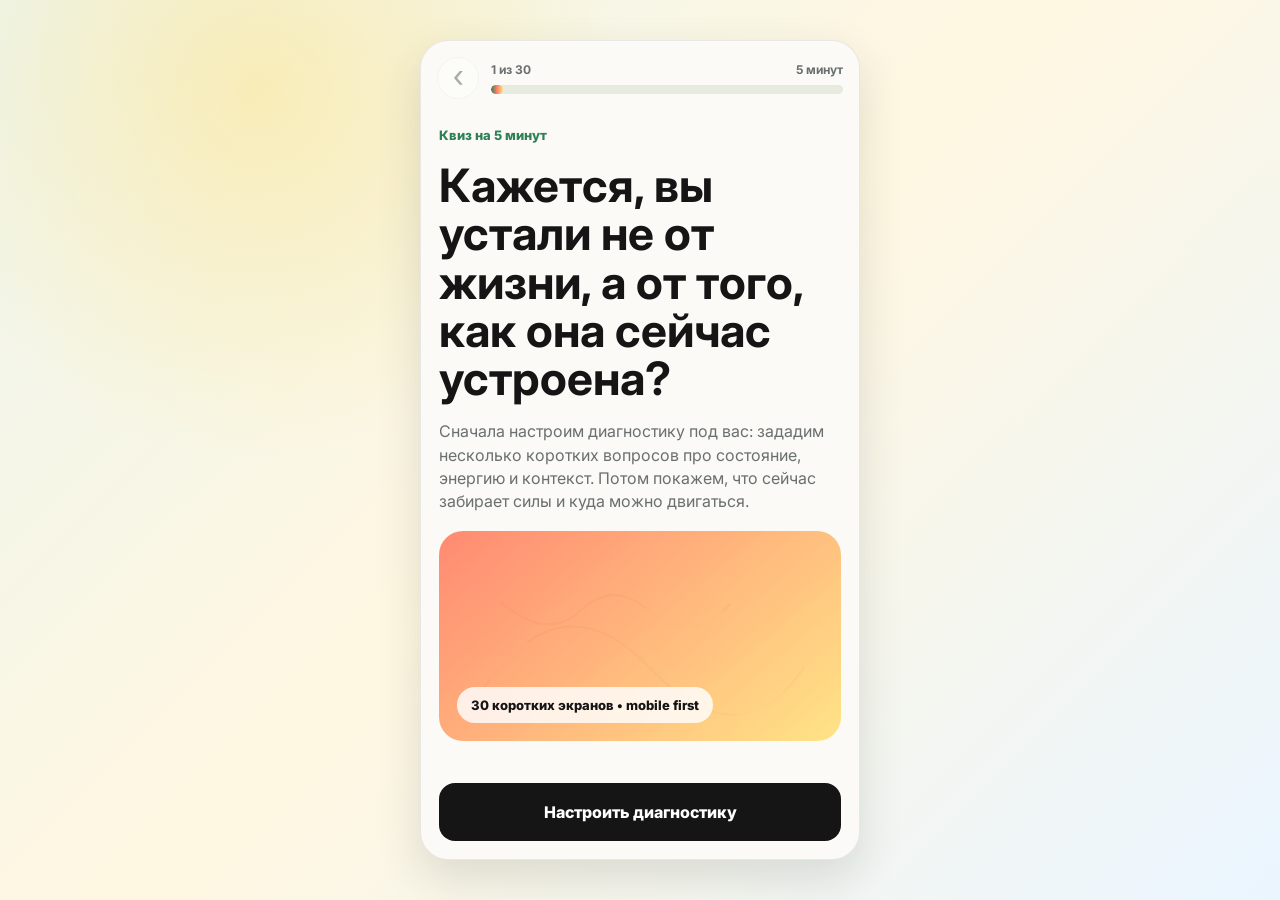
==== index.html @ 206a07a1 "Initial static site" ====
<!doctype html>
<html lang="ru">
  <head>
    <meta charset="UTF-8" />
    <meta name="viewport" content="width=device-width, initial-scale=1.0" />
    <title>Что на самом деле не так?</title>
    <link rel="preconnect" href="https://fonts.googleapis.com" />
    <link rel="preconnect" href="https://fonts.gstatic.com" crossorigin />
    <link
      href="https://fonts.googleapis.com/css2?family=Inter:wght@400;500;600;700;800&display=swap"
      rel="stylesheet"
    />
    <link rel="stylesheet" href="./styles.css" />
  </head>
  <body>
    <main class="shell">
      <section class="phone" aria-live="polite">
        <header class="topbar">
          <button class="icon-button" id="backButton" type="button" aria-label="Назад">
            <span aria-hidden="true">‹</span>
          </button>
          <div class="progress-wrap" aria-label="Прогресс квиза">
            <div class="progress-meta">
              <span id="stepLabel">1 из 24</span>
              <span id="timeLabel">4 минуты</span>
            </div>
            <div class="progress-track">
              <div class="progress-fill" id="progressFill"></div>
            </div>
          </div>
        </header>

        <div class="screen" id="quizScreen"></div>
      </section>
    </main>

    <script src="./app.js"></script>
  </body>
</html>
---- styles.css ----
:root {
  --ink: #151515;
  --muted: #69706f;
  --line: #e4e7e4;
  --paper: #fbfaf6;
  --panel: #ffffff;
  --sage: #cfe3d5;
  --mint: #ddf5e8;
  --coral: #ff8066;
  --yellow: #ffe17a;
  --blue: #8bc7ff;
  --violet: #bca7ff;
  --green: #2f8055;
  --shadow: 0 18px 45px rgba(43, 49, 45, 0.14);
}

* {
  box-sizing: border-box;
}

html,
body {
  min-height: 100%;
}

body {
  margin: 0;
  font-family:
    Inter,
    system-ui,
    -apple-system,
    BlinkMacSystemFont,
    "Segoe UI",
    sans-serif;
  color: var(--ink);
  background:
    radial-gradient(circle at 20% 10%, rgba(255, 225, 122, 0.45), transparent 28%),
    linear-gradient(135deg, #edf5ee 0%, #fff7e1 48%, #eaf5ff 100%);
}

button,
input {
  font: inherit;
}

.shell {
  min-height: 100vh;
  display: grid;
  place-items: center;
  padding: 18px;
}

.phone {
  width: min(100%, 440px);
  min-height: min(860px, calc(100vh - 36px));
  background: var(--paper);
  border: 1px solid rgba(21, 21, 21, 0.08);
  border-radius: 28px;
  box-shadow: var(--shadow);
  overflow: hidden;
  display: flex;
  flex-direction: column;
}

.topbar {
  display: flex;
  gap: 12px;
  align-items: center;
  padding: 16px 16px 10px;
}

.icon-button {
  width: 42px;
  height: 42px;
  border-radius: 50%;
  border: 1px solid var(--line);
  background: var(--panel);
  color: var(--ink);
  display: grid;
  place-items: center;
  cursor: pointer;
  flex: 0 0 auto;
  transition:
    transform 0.2s ease,
    opacity 0.2s ease;
}

.icon-button span {
  font-size: 32px;
  line-height: 1;
  transform: translateY(-2px);
}

.icon-button:disabled {
  opacity: 0.35;
  cursor: default;
}

.icon-button:not(:disabled):active {
  transform: scale(0.96);
}

.progress-wrap {
  width: 100%;
}

.progress-meta {
  display: flex;
  justify-content: space-between;
  color: var(--muted);
  font-size: 12px;
  font-weight: 700;
  letter-spacing: 0;
  margin-bottom: 8px;
}

.progress-track {
  height: 9px;
  border-radius: 999px;
  background: #e7eadf;
  overflow: hidden;
}

.progress-fill {
  height: 100%;
  width: 4%;
  border-radius: inherit;
  background: linear-gradient(90deg, var(--green), var(--coral), var(--yellow));
  transition: width 0.35s ease;
}

.screen {
  flex: 1;
  display: flex;
  flex-direction: column;
  padding: 18px;
}

.content {
  flex: 1;
  display: flex;
  flex-direction: column;
  gap: 18px;
  animation: rise 0.28s ease both;
}

@keyframes rise {
  from {
    opacity: 0;
    transform: translateY(8px);
  }
  to {
    opacity: 1;
    transform: translateY(0);
  }
}

.eyebrow {
  color: var(--green);
  font-size: 13px;
  font-weight: 800;
}

h1,
h2 {
  margin: 0;
  line-height: 1.05;
  letter-spacing: 0;
}

h1 {
  font-size: clamp(34px, 9vw, 46px);
}

h2 {
  font-size: clamp(27px, 7vw, 36px);
}

p {
  margin: 0;
  color: var(--muted);
  font-size: 16px;
  line-height: 1.45;
}

.hero-art {
  min-height: 210px;
  border-radius: 24px;
  background:
    linear-gradient(140deg, rgba(255, 128, 102, 0.92), rgba(255, 225, 122, 0.9)),
    url("data:image/svg+xml,%3Csvg width='420' height='260' viewBox='0 0 420 260' xmlns='http://www.w3.org/2000/svg'%3E%3Cg fill='none' stroke='%23151515' stroke-opacity='.22' stroke-width='2'%3E%3Cpath d='M36 180c58-92 119-105 183-38s118 67 163 0'/%3E%3Cpath d='M64 74c33 28 61 31 84 9s48-21 74 2 54 20 83-9'/%3E%3C/g%3E%3Cg fill='%23fff' fill-opacity='.72'%3E%3Ccircle cx='90' cy='152' r='36'/%3E%3Ccircle cx='256' cy='101' r='44'/%3E%3Ccircle cx='333' cy='177' r='28'/%3E%3C/g%3E%3C/svg%3E");
  background-size: cover;
  display: grid;
  align-items: end;
  padding: 18px;
}

.hero-chip {
  width: fit-content;
  border-radius: 999px;
  background: rgba(255, 255, 255, 0.82);
  padding: 10px 14px;
  font-size: 13px;
  font-weight: 800;
}

.options {
  display: grid;
  gap: 10px;
}

.choice {
  width: 100%;
  border: 1px solid var(--line);
  border-radius: 16px;
  background: var(--panel);
  color: var(--ink);
  padding: 16px;
  text-align: left;
  display: flex;
  gap: 12px;
  align-items: center;
  cursor: pointer;
  min-height: 58px;
  transition:
    transform 0.18s ease,
    border-color 0.18s ease,
    background 0.18s ease;
}

.choice:active {
  transform: scale(0.985);
}

.choice.selected {
  border-color: var(--green);
  background: var(--mint);
}

.choice-mark {
  width: 26px;
  height: 26px;
  border-radius: 50%;
  border: 2px solid #cad0c7;
  display: grid;
  place-items: center;
  flex: 0 0 auto;
  font-size: 15px;
  font-weight: 800;
}

.choice.selected .choice-mark {
  border-color: var(--green);
  background: var(--green);
  color: white;
}

.choice-text {
  display: grid;
  gap: 4px;
}

.choice-title {
  font-size: 16px;
  font-weight: 800;
}

.choice-note {
  color: var(--muted);
  font-size: 13px;
  line-height: 1.35;
}

.primary {
  width: 100%;
  border: 0;
  border-radius: 16px;
  background: var(--ink);
  color: white;
  min-height: 58px;
  padding: 16px 18px;
  font-weight: 800;
  cursor: pointer;
  margin-top: auto;
  transition:
    transform 0.18s ease,
    opacity 0.18s ease;
}

.primary:disabled {
  opacity: 0.4;
  cursor: default;
}

.primary:not(:disabled):active {
  transform: scale(0.985);
}

.secondary {
  background: transparent;
  border: 0;
  color: var(--muted);
  font-weight: 800;
  padding: 10px;
  cursor: pointer;
}

.meter-card,
.insight-card,
.loop-card,
.result-card,
.proof-card,
.form-card,
.interaction-card,
.loader-card {
  border: 1px solid var(--line);
  background: var(--panel);
  border-radius: 18px;
  padding: 18px;
}

.range-wrap {
  display: grid;
  gap: 16px;
}

input[type="range"] {
  accent-color: var(--coral);
  width: 100%;
}

.range-value {
  display: flex;
  align-items: baseline;
  gap: 8px;
}

.range-value strong {
  font-size: 48px;
  line-height: 1;
}

.visual-scale {
  height: 18px;
  border-radius: 999px;
  background: linear-gradient(90deg, var(--coral), var(--yellow), var(--green));
}

.drag-area {
  display: grid;
  gap: 12px;
}

.drag-bank,
.drop-zones {
  display: grid;
  gap: 10px;
}

.drag-item,
.drop-zone {
  border: 1px solid var(--line);
  background: var(--panel);
  border-radius: 14px;
  padding: 14px;
  min-height: 54px;
}

.drag-item {
  cursor: grab;
  font-weight: 800;
  touch-action: none;
}

.drag-item:active {
  cursor: grabbing;
}

.drop-zone {
  display: flex;
  justify-content: space-between;
  gap: 8px;
  align-items: center;
  color: var(--muted);
  border-style: dashed;
}

.drop-zone.active {
  border-color: var(--green);
  background: var(--mint);
  color: var(--ink);
}

.drop-zone.filled {
  border-style: solid;
  border-color: var(--green);
}

.ranking-list {
  display: grid;
  gap: 10px;
}

.ranking-card {
  min-height: 64px;
  border: 1px solid var(--line);
  border-radius: 16px;
  background: var(--panel);
  padding: 12px;
  display: grid;
  grid-template-columns: 34px 1fr auto;
  gap: 10px;
  align-items: center;
  cursor: grab;
}

.ranking-card.dragging {
  opacity: 0.5;
}

.rank-number {
  width: 32px;
  height: 32px;
  border-radius: 50%;
  background: var(--ink);
  color: white;
  display: grid;
  place-items: center;
  font-size: 13px;
  font-weight: 800;
}

.rank-actions {
  display: flex;
  gap: 6px;
}

.rank-actions button {
  width: 34px;
  height: 34px;
  border-radius: 50%;
  border: 1px solid var(--line);
  background: #f6f7f3;
  color: var(--ink);
  font-weight: 900;
  cursor: pointer;
}

.draw-board {
  border: 1px solid var(--line);
  background: var(--panel);
  border-radius: 20px;
  padding: 12px;
}

.draw-board canvas {
  width: 100%;
  height: 170px;
  border-radius: 14px;
  display: block;
  touch-action: none;
}

.line-options {
  display: grid;
  gap: 10px;
}

.inline-actions {
  display: flex;
  justify-content: center;
}

.scene-bank {
  display: flex;
  flex-wrap: wrap;
  gap: 8px;
  min-height: 46px;
}

.scene-board {
  display: grid;
  grid-template-columns: 1fr 1fr;
  gap: 10px;
}

.scene-zone {
  min-height: 210px;
  border: 1px dashed #bec8bf;
  border-radius: 18px;
  background: rgba(255, 255, 255, 0.65);
  padding: 12px;
  display: flex;
  flex-direction: column;
  gap: 9px;
}

.scene-zone strong {
  font-size: 14px;
}

.scene-zone.active {
  border-color: var(--green);
  background: var(--mint);
}

.scene-card {
  border: 1px solid var(--line);
  border-radius: 999px;
  background: var(--panel);
  padding: 10px 12px;
  font-size: 13px;
  font-weight: 800;
  cursor: grab;
  width: fit-content;
  max-width: 100%;
}

.scene-zone .scene-card {
  border-radius: 14px;
  width: 100%;
}

.tags {
  display: flex;
  flex-wrap: wrap;
  gap: 8px;
}

.tag {
  border-radius: 999px;
  padding: 9px 11px;
  background: #f1f3ef;
  color: #3c4240;
  font-size: 13px;
  font-weight: 800;
}

.proof-grid {
  display: grid;
  gap: 10px;
}

.proof-card {
  display: grid;
  gap: 8px;
}

.proof-card strong {
  font-size: 16px;
}

.scenario {
  background:
    linear-gradient(160deg, rgba(139, 199, 255, 0.3), rgba(255, 225, 122, 0.35)),
    var(--panel);
  border: 1px solid var(--line);
  border-radius: 20px;
  padding: 18px;
  display: grid;
  gap: 10px;
}

.loop-card {
  display: grid;
  grid-template-columns: 1fr;
  gap: 10px;
}

.loop-step {
  padding: 14px;
  border-radius: 14px;
  background: #f3f5f0;
  font-weight: 800;
}

.fields {
  display: grid;
  gap: 12px;
}

.field {
  display: grid;
  gap: 8px;
}

.field label {
  font-size: 13px;
  color: var(--muted);
  font-weight: 800;
}

.field input {
  width: 100%;
  min-height: 56px;
  border-radius: 14px;
  border: 1px solid var(--line);
  background: #fff;
  padding: 14px;
  color: var(--ink);
}

.error {
  color: #b4432f;
  font-size: 13px;
  min-height: 18px;
}

.loader-card {
  display: grid;
  gap: 18px;
  align-content: center;
  min-height: 320px;
  background:
    linear-gradient(145deg, rgba(221, 245, 232, 0.85), rgba(255, 241, 199, 0.88)),
    var(--panel);
}

.loader-orbit {
  width: 132px;
  height: 132px;
  border-radius: 50%;
  margin: 8px auto;
  position: relative;
  background: rgba(255, 255, 255, 0.55);
  box-shadow: inset 0 0 0 1px rgba(21, 21, 21, 0.06);
}

.loader-orbit::before {
  content: "";
  position: absolute;
  inset: 20px;
  border-radius: 50%;
  border: 2px dashed rgba(47, 128, 85, 0.35);
  animation: spin 3s linear infinite;
}

.loader-orbit span {
  width: 18px;
  height: 18px;
  border-radius: 50%;
  position: absolute;
  background: var(--coral);
  left: 57px;
  top: 8px;
  transform-origin: 9px 58px;
  animation: spin 1.8s linear infinite;
}

.loader-orbit span:nth-child(2) {
  background: var(--green);
  animation-delay: -0.6s;
}

.loader-orbit span:nth-child(3) {
  background: var(--blue);
  animation-delay: -1.2s;
}

@keyframes spin {
  to {
    transform: rotate(360deg);
  }
}

.loader-steps {
  display: grid;
  gap: 9px;
}

.loader-step {
  border-radius: 14px;
  background: rgba(255, 255, 255, 0.72);
  color: var(--muted);
  padding: 12px 14px;
  font-size: 14px;
  font-weight: 800;
  transition:
    background 0.25s ease,
    color 0.25s ease,
    transform 0.25s ease;
}

.loader-step.active {
  background: var(--ink);
  color: white;
  transform: translateX(4px);
}

.result-hero {
  border-radius: 22px;
  padding: 20px;
  background: linear-gradient(135deg, var(--mint), #fff1c7 58%, #e7f4ff);
  display: grid;
  gap: 10px;
}

.score-row {
  display: grid;
  gap: 10px;
}

.score-line {
  display: grid;
  gap: 6px;
}

.score-line span {
  display: flex;
  justify-content: space-between;
  font-size: 13px;
  font-weight: 800;
}

.mini-track {
  height: 8px;
  border-radius: 999px;
  background: #e7eadf;
  overflow: hidden;
}

.mini-fill {
  height: 100%;
  border-radius: inherit;
  background: var(--green);
}

.direction-list {
  display: grid;
  gap: 10px;
}

.direction {
  border: 1px solid var(--line);
  background: var(--panel);
  border-radius: 16px;
  padding: 15px;
  display: grid;
  gap: 5px;
}

.direction strong {
  font-size: 16px;
}

.interaction-list {
  display: grid;
  gap: 10px;
}

.interaction-card {
  display: grid;
  gap: 7px;
}

.offer {
  border-radius: 20px;
  padding: 18px;
  background: var(--ink);
  color: white;
  display: grid;
  gap: 12px;
}

.offer p {
  color: rgba(255, 255, 255, 0.74);
}

.offer .primary {
  background: white;
  color: var(--ink);
}

.hidden {
  display: none !important;
}

@media (min-width: 720px) {
  .shell {
    padding: 32px;
  }

  .phone {
    min-height: 820px;
  }
}
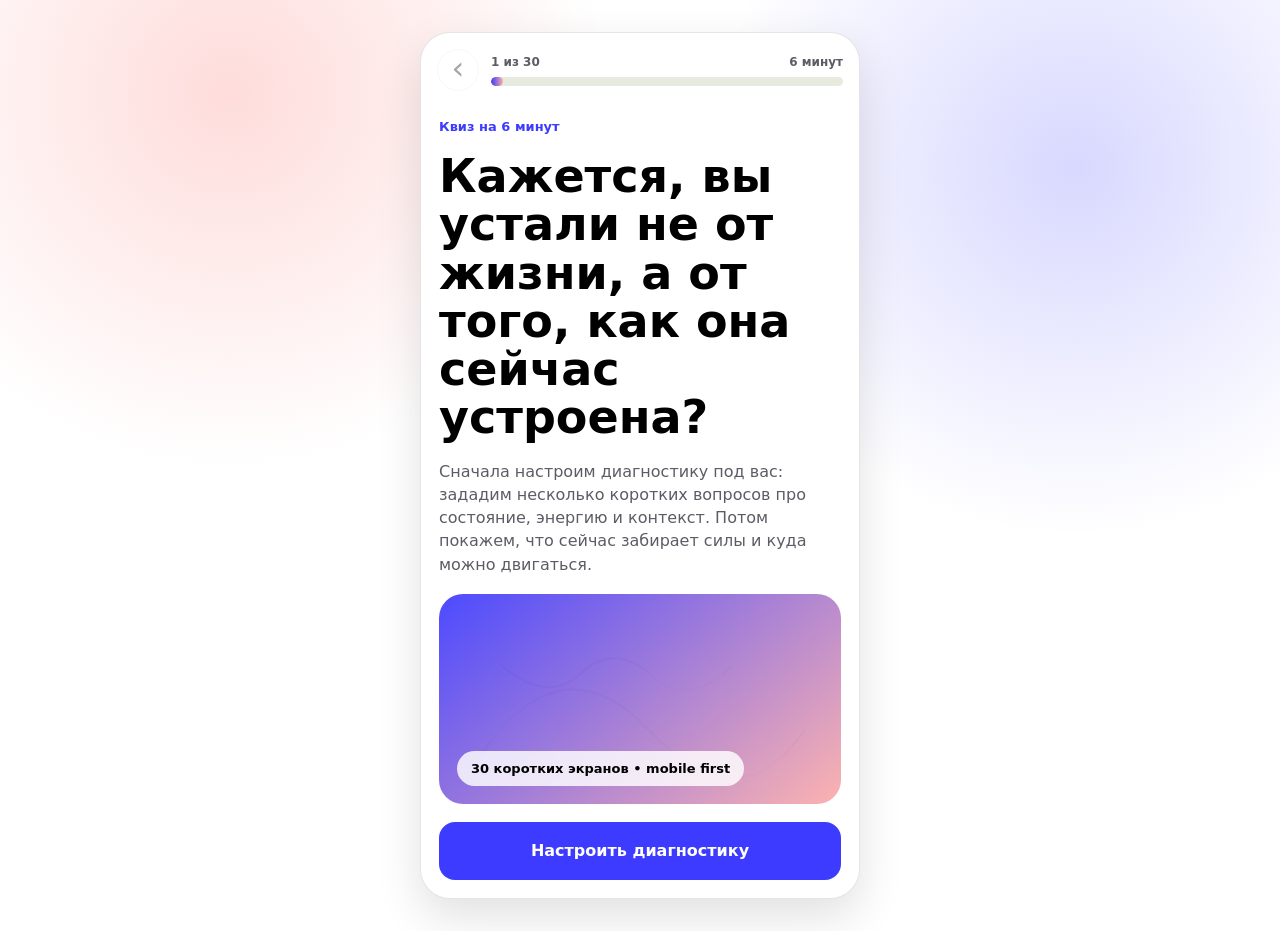
==== commit 48dece69: "Build Skillbox-styled career quiz" ====
--- a/index.html
+++ b/index.html
@@ -4,12 +4,6 @@
     <meta charset="UTF-8" />
     <meta name="viewport" content="width=device-width, initial-scale=1.0" />
     <title>Что на самом деле не так?</title>
-    <link rel="preconnect" href="https://fonts.googleapis.com" />
-    <link rel="preconnect" href="https://fonts.gstatic.com" crossorigin />
-    <link
-      href="https://fonts.googleapis.com/css2?family=Inter:wght@400;500;600;700;800&display=swap"
-      rel="stylesheet"
-    />
     <link rel="stylesheet" href="./styles.css" />
   </head>
   <body>
@@ -22,7 +16,7 @@
           <div class="progress-wrap" aria-label="Прогресс квиза">
             <div class="progress-meta">
               <span id="stepLabel">1 из 24</span>
-              <span id="timeLabel">4 минуты</span>
+              <span id="timeLabel">6 минут</span>
             </div>
             <div class="progress-track">
               <div class="progress-fill" id="progressFill"></div>
--- a/styles.css
+++ b/styles.css
@@ -1,17 +1,17 @@
 :root {
-  --ink: #151515;
-  --muted: #69706f;
-  --line: #e4e7e4;
-  --paper: #fbfaf6;
+  --ink: #000000;
+  --muted: #5c5c66;
+  --line: #e7e7ef;
+  --paper: #ffffff;
   --panel: #ffffff;
-  --sage: #cfe3d5;
-  --mint: #ddf5e8;
-  --coral: #ff8066;
-  --yellow: #ffe17a;
-  --blue: #8bc7ff;
-  --violet: #bca7ff;
-  --green: #2f8055;
-  --shadow: 0 18px 45px rgba(43, 49, 45, 0.14);
+  --sage: #f4f4f8;
+  --mint: #f0f0ff;
+  --coral: #fcaca9;
+  --yellow: #fcaca9;
+  --blue: #3d3bff;
+  --violet: #3d3bff;
+  --green: #3d3bff;
+  --shadow: 0 18px 45px rgba(0, 0, 0, 0.12);
 }
 
 * {
@@ -26,7 +26,8 @@
 body {
   margin: 0;
   font-family:
-    Inter,
+    "Graphik LC TT",
+    "Graphik",
     system-ui,
     -apple-system,
     BlinkMacSystemFont,
@@ -34,8 +35,9 @@
     sans-serif;
   color: var(--ink);
   background:
-    radial-gradient(circle at 20% 10%, rgba(255, 225, 122, 0.45), transparent 28%),
-    linear-gradient(135deg, #edf5ee 0%, #fff7e1 48%, #eaf5ff 100%);
+    radial-gradient(circle at 18% 10%, rgba(252, 172, 169, 0.42), transparent 28%),
+    radial-gradient(circle at 84% 18%, rgba(61, 59, 255, 0.2), transparent 28%),
+    #ffffff;
 }
 
 button,
@@ -54,12 +56,44 @@
   width: min(100%, 440px);
   min-height: min(860px, calc(100vh - 36px));
   background: var(--paper);
-  border: 1px solid rgba(21, 21, 21, 0.08);
-  border-radius: 28px;
+  border: 1px solid rgba(0, 0, 0, 0.1);
+  border-radius: 30px;
   box-shadow: var(--shadow);
   overflow: hidden;
   display: flex;
   flex-direction: column;
+}
+
+.phone.result-mode {
+  width: min(100%, 1260px);
+  min-height: calc(100vh - 36px);
+  background:
+    radial-gradient(circle at 78% 16%, rgba(61, 59, 255, 0.38), transparent 30%),
+    radial-gradient(circle at 22% 66%, rgba(252, 172, 169, 0.22), transparent 28%),
+    #000000;
+  border-color: rgba(255, 255, 255, 0.08);
+}
+
+.phone.result-mode .topbar {
+  color: white;
+}
+
+.phone.result-mode .icon-button {
+  background: rgba(255, 255, 255, 0.1);
+  border-color: rgba(255, 255, 255, 0.14);
+  color: white;
+}
+
+.phone.result-mode .progress-track {
+  background: rgba(255, 255, 255, 0.16);
+}
+
+.phone.result-mode .progress-meta {
+  color: rgba(255, 255, 255, 0.72);
+}
+
+.phone.result-mode .screen {
+  padding: 22px;
 }
 
 .topbar {
@@ -125,7 +159,7 @@
   height: 100%;
   width: 4%;
   border-radius: inherit;
-  background: linear-gradient(90deg, var(--green), var(--coral), var(--yellow));
+  background: linear-gradient(90deg, var(--blue), var(--coral));
   transition: width 0.35s ease;
 }
 
@@ -156,7 +190,7 @@
 }
 
 .eyebrow {
-  color: var(--green);
+  color: var(--blue);
   font-size: 13px;
   font-weight: 800;
 }
@@ -187,7 +221,7 @@
   min-height: 210px;
   border-radius: 24px;
   background:
-    linear-gradient(140deg, rgba(255, 128, 102, 0.92), rgba(255, 225, 122, 0.9)),
+    linear-gradient(140deg, rgba(61, 59, 255, 0.92), rgba(252, 172, 169, 0.92)),
     url("data:image/svg+xml,%3Csvg width='420' height='260' viewBox='0 0 420 260' xmlns='http://www.w3.org/2000/svg'%3E%3Cg fill='none' stroke='%23151515' stroke-opacity='.22' stroke-width='2'%3E%3Cpath d='M36 180c58-92 119-105 183-38s118 67 163 0'/%3E%3Cpath d='M64 74c33 28 61 31 84 9s48-21 74 2 54 20 83-9'/%3E%3C/g%3E%3Cg fill='%23fff' fill-opacity='.72'%3E%3Ccircle cx='90' cy='152' r='36'/%3E%3Ccircle cx='256' cy='101' r='44'/%3E%3Ccircle cx='333' cy='177' r='28'/%3E%3C/g%3E%3C/svg%3E");
   background-size: cover;
   display: grid;
@@ -233,7 +267,7 @@
 }
 
 .choice.selected {
-  border-color: var(--green);
+  border-color: var(--blue);
   background: var(--mint);
 }
 
@@ -250,8 +284,8 @@
 }
 
 .choice.selected .choice-mark {
-  border-color: var(--green);
-  background: var(--green);
+  border-color: var(--blue);
+  background: var(--blue);
   color: white;
 }
 
@@ -275,7 +309,7 @@
   width: 100%;
   border: 0;
   border-radius: 16px;
-  background: var(--ink);
+  background: var(--blue);
   color: white;
   min-height: 58px;
   padding: 16px 18px;
@@ -325,7 +359,7 @@
 }
 
 input[type="range"] {
-  accent-color: var(--coral);
+  accent-color: var(--blue);
   width: 100%;
 }
 
@@ -343,7 +377,7 @@
 .visual-scale {
   height: 18px;
   border-radius: 999px;
-  background: linear-gradient(90deg, var(--coral), var(--yellow), var(--green));
+  background: linear-gradient(90deg, var(--coral), var(--blue));
 }
 
 .drag-area {
@@ -386,14 +420,14 @@
 }
 
 .drop-zone.active {
-  border-color: var(--green);
+  border-color: var(--blue);
   background: var(--mint);
   color: var(--ink);
 }
 
 .drop-zone.filled {
   border-style: solid;
-  border-color: var(--green);
+  border-color: var(--blue);
 }
 
 .ranking-list {
@@ -422,7 +456,7 @@
   width: 32px;
   height: 32px;
   border-radius: 50%;
-  background: var(--ink);
+  background: var(--blue);
   color: white;
   display: grid;
   place-items: center;
@@ -500,7 +534,7 @@
 }
 
 .scene-zone.active {
-  border-color: var(--green);
+  border-color: var(--blue);
   background: var(--mint);
 }
 
@@ -552,7 +586,7 @@
 
 .scenario {
   background:
-    linear-gradient(160deg, rgba(139, 199, 255, 0.3), rgba(255, 225, 122, 0.35)),
+    linear-gradient(160deg, rgba(61, 59, 255, 0.11), rgba(252, 172, 169, 0.28)),
     var(--panel);
   border: 1px solid var(--line);
   border-radius: 20px;
@@ -570,7 +604,7 @@
 .loop-step {
   padding: 14px;
   border-radius: 14px;
-  background: #f3f5f0;
+  background: var(--sage);
   font-weight: 800;
 }
 
@@ -612,7 +646,7 @@
   align-content: center;
   min-height: 320px;
   background:
-    linear-gradient(145deg, rgba(221, 245, 232, 0.85), rgba(255, 241, 199, 0.88)),
+    linear-gradient(145deg, rgba(61, 59, 255, 0.1), rgba(252, 172, 169, 0.32)),
     var(--panel);
 }
 
@@ -622,8 +656,8 @@
   border-radius: 50%;
   margin: 8px auto;
   position: relative;
-  background: rgba(255, 255, 255, 0.55);
-  box-shadow: inset 0 0 0 1px rgba(21, 21, 21, 0.06);
+  background: #ffffff;
+  box-shadow: inset 0 0 0 1px rgba(0, 0, 0, 0.08);
 }
 
 .loader-orbit::before {
@@ -631,7 +665,7 @@
   position: absolute;
   inset: 20px;
   border-radius: 50%;
-  border: 2px dashed rgba(47, 128, 85, 0.35);
+  border: 2px dashed rgba(61, 59, 255, 0.34);
   animation: spin 3s linear infinite;
 }
 
@@ -640,7 +674,7 @@
   height: 18px;
   border-radius: 50%;
   position: absolute;
-  background: var(--coral);
+  background: var(--blue);
   left: 57px;
   top: 8px;
   transform-origin: 9px 58px;
@@ -648,12 +682,12 @@
 }
 
 .loader-orbit span:nth-child(2) {
-  background: var(--green);
+  background: var(--coral);
   animation-delay: -0.6s;
 }
 
 .loader-orbit span:nth-child(3) {
-  background: var(--blue);
+  background: var(--ink);
   animation-delay: -1.2s;
 }
 
@@ -666,6 +700,32 @@
 .loader-steps {
   display: grid;
   gap: 9px;
+}
+
+.loader-progress {
+  height: 10px;
+  border-radius: 999px;
+  background: rgba(0, 0, 0, 0.08);
+  overflow: hidden;
+}
+
+.loader-progress span {
+  display: block;
+  height: 100%;
+  width: 100%;
+  border-radius: inherit;
+  background: linear-gradient(90deg, var(--blue), var(--coral));
+  transform-origin: left;
+  animation: loader-fill var(--loader-duration, 16000ms) linear forwards;
+}
+
+@keyframes loader-fill {
+  from {
+    transform: scaleX(0.02);
+  }
+  to {
+    transform: scaleX(1);
+  }
 }
 
 .loader-step {
@@ -682,7 +742,7 @@
 }
 
 .loader-step.active {
-  background: var(--ink);
+  background: var(--blue);
   color: white;
   transform: translateX(4px);
 }
@@ -693,6 +753,288 @@
   background: linear-gradient(135deg, var(--mint), #fff1c7 58%, #e7f4ff);
   display: grid;
   gap: 10px;
+}
+
+.result-page {
+  color: white;
+  display: grid;
+  gap: 28px;
+  animation: rise 0.28s ease both;
+}
+
+.result-kicker {
+  color: var(--coral);
+  font-size: 13px;
+  font-weight: 900;
+}
+
+.result-top-grid,
+.result-two-grid {
+  display: grid;
+  gap: 16px;
+}
+
+.result-card-light,
+.result-card-dark {
+  border-radius: 26px;
+  padding: 24px;
+}
+
+.result-card-light {
+  background: #ffffff;
+  color: #000000;
+}
+
+.result-card-dark {
+  background: #000000;
+  border: 1px solid rgba(255, 255, 255, 0.18);
+  color: white;
+}
+
+.profession-main {
+  display: grid;
+  gap: 22px;
+}
+
+.profession-main h2,
+.profession-copy h2,
+.archetype-card h2 {
+  color: #000000;
+  font-size: clamp(36px, 9vw, 52px);
+  line-height: 1.02;
+}
+
+.result-muted {
+  color: #5f626b;
+  font-size: 19px;
+  font-weight: 700;
+}
+
+.result-muted.dark {
+  color: rgba(255, 255, 255, 0.68);
+}
+
+.match-badge {
+  width: 148px;
+  min-height: 120px;
+  border-radius: 22px;
+  background: var(--blue);
+  color: #ffffff;
+  padding: 18px;
+  display: grid;
+  align-content: center;
+  justify-self: start;
+}
+
+.match-badge span {
+  color: white;
+  font-size: 11px;
+  font-weight: 900;
+  text-transform: uppercase;
+}
+
+.match-badge strong {
+  font-size: 54px;
+  line-height: 0.95;
+}
+
+.chips-row {
+  display: flex;
+  flex-wrap: wrap;
+  gap: 8px;
+}
+
+.chips-row span {
+  border-radius: 999px;
+  background: var(--mint);
+  color: #000000;
+  padding: 11px 16px;
+  font-size: 15px;
+  font-weight: 700;
+}
+
+.top-three {
+  display: grid;
+  gap: 12px;
+}
+
+.top-profession {
+  min-height: 66px;
+  border: 1px solid rgba(255, 255, 255, 0.13);
+  border-radius: 18px;
+  padding: 14px;
+  display: grid;
+  grid-template-columns: 34px 1fr auto;
+  gap: 12px;
+  align-items: center;
+}
+
+.top-profession span {
+  width: 34px;
+  height: 34px;
+  border-radius: 50%;
+  display: grid;
+  place-items: center;
+  background: var(--blue);
+  font-weight: 900;
+}
+
+.top-profession b {
+  color: var(--coral);
+  font-size: 28px;
+}
+
+.profession-copy,
+.archetype-card {
+  display: grid;
+  gap: 18px;
+}
+
+.profession-copy p,
+.archetype-card p {
+  color: #5f626b;
+  font-size: 17px;
+  line-height: 1.45;
+}
+
+.skills-card,
+.qualities-card {
+  display: grid;
+  gap: 20px;
+}
+
+.skills-card h3,
+.qualities-card h3 {
+  margin: 0;
+  font-size: 24px;
+  line-height: 1.1;
+}
+
+.salary-box {
+  border: 1px solid rgba(255, 255, 255, 0.24);
+  border-radius: 22px;
+  padding: 18px;
+  display: grid;
+  gap: 8px;
+}
+
+.salary-box span {
+  color: rgba(255, 255, 255, 0.78);
+  font-weight: 800;
+}
+
+.salary-box strong {
+  color: var(--coral);
+  font-size: clamp(38px, 10vw, 58px);
+  line-height: 1;
+}
+
+.skills-card ul {
+  list-style: none;
+  padding: 0;
+  margin: 0;
+  display: grid;
+  gap: 12px;
+}
+
+.skills-card li,
+.qualities-list p {
+  margin: 0;
+  position: relative;
+  padding-left: 24px;
+  color: rgba(255, 255, 255, 0.82);
+  line-height: 1.35;
+}
+
+.skills-card li::before,
+.qualities-list p::before {
+  content: "";
+  width: 10px;
+  height: 10px;
+  border-radius: 50%;
+  background: var(--blue);
+  position: absolute;
+  left: 0;
+  top: 7px;
+}
+
+.gradient-note {
+  border-radius: 999px;
+  padding: 15px 18px;
+  background: var(--blue);
+  color: white;
+  font-weight: 800;
+  line-height: 1.25;
+}
+
+.result-section-title {
+  margin: 18px 0 0;
+  color: white;
+  font-size: clamp(30px, 8vw, 44px);
+  line-height: 1.1;
+}
+
+.blue-text {
+  color: var(--blue);
+  font-weight: 900;
+}
+
+.photo-strip {
+  min-height: 130px;
+  border-radius: 16px;
+  background:
+    linear-gradient(90deg, rgba(255, 255, 255, 0.28), transparent),
+    linear-gradient(135deg, var(--coral) 0%, #ffffff 48%, var(--blue) 100%);
+  position: relative;
+  overflow: hidden;
+}
+
+.photo-strip::before {
+  content: "";
+  position: absolute;
+  width: 84px;
+  height: 84px;
+  border-radius: 50%;
+  background: var(--coral);
+  right: 124px;
+  top: 22px;
+}
+
+.photo-strip::after {
+  content: "";
+  position: absolute;
+  width: 130px;
+  height: 48px;
+  border-radius: 999px;
+  border: 15px solid var(--blue);
+  border-left-color: #ffffff;
+  right: 184px;
+  top: 42px;
+  transform: rotate(-3deg);
+}
+
+.photo-strip span {
+  position: absolute;
+  width: 130px;
+  height: 180px;
+  border-radius: 60px 60px 0 0;
+  background: #000000;
+  right: 50px;
+  top: 64px;
+}
+
+.qualities-list {
+  display: grid;
+  gap: 12px;
+}
+
+.result-insights {
+  grid-template-columns: 1fr;
+}
+
+.result-page > .primary {
+  max-width: 420px;
+  justify-self: center;
 }
 
 .score-row {
@@ -722,7 +1064,7 @@
 .mini-fill {
   height: 100%;
   border-radius: inherit;
-  background: var(--green);
+  background: var(--blue);
 }
 
 .direction-list {
@@ -783,4 +1125,41 @@
   .phone {
     min-height: 820px;
   }
-}
+
+  .phone.result-mode {
+    border-radius: 20px;
+  }
+
+  .phone.result-mode .screen {
+    padding: 32px 56px 54px;
+  }
+
+  .result-top-grid,
+  .result-two-grid {
+    grid-template-columns: 1fr 1fr;
+    gap: 24px;
+  }
+
+  .profession-main {
+    grid-template-columns: 1fr auto;
+  }
+
+  .profession-main .chips-row {
+    grid-column: 1 / -1;
+  }
+
+  .result-card-light,
+  .result-card-dark {
+    border-radius: 34px;
+    padding: 38px;
+  }
+
+  .result-insights {
+    grid-template-columns: repeat(3, 1fr);
+  }
+
+  .qualities-list {
+    grid-template-columns: 1fr 1fr;
+    column-gap: 22px;
+  }
+}
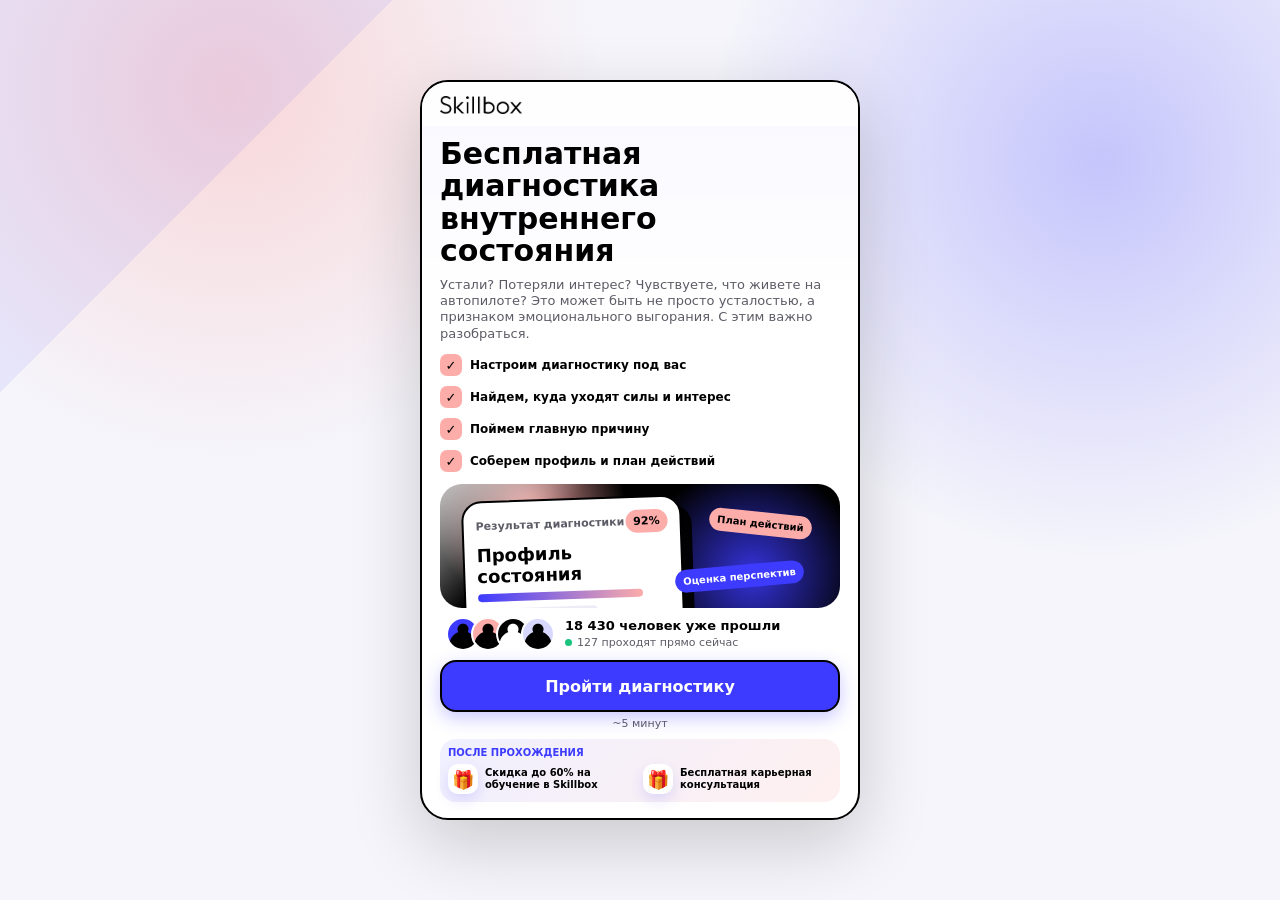
==== commit adf076cc: "pre-final" ====
--- a/index.html
+++ b/index.html
@@ -4,11 +4,14 @@
     <meta charset="UTF-8" />
     <meta name="viewport" content="width=device-width, initial-scale=1.0" />
     <title>Что на самом деле не так?</title>
-    <link rel="stylesheet" href="./styles.css" />
+    <link rel="stylesheet" href="./styles.css?v=cta-proof-battery" />
   </head>
   <body>
     <main class="shell">
       <section class="phone" aria-live="polite">
+        <div class="brand-line" aria-label="Skillbox">
+          <img class="brand-logo" src="./assets/skillbox-logo.png" alt="Skillbox" />
+        </div>
         <header class="topbar">
           <button class="icon-button" id="backButton" type="button" aria-label="Назад">
             <span aria-hidden="true">‹</span>
@@ -16,7 +19,7 @@
           <div class="progress-wrap" aria-label="Прогресс квиза">
             <div class="progress-meta">
               <span id="stepLabel">1 из 24</span>
-              <span id="timeLabel">6 минут</span>
+              <span id="timeLabel">7 минут</span>
             </div>
             <div class="progress-track">
               <div class="progress-fill" id="progressFill"></div>
@@ -28,6 +31,6 @@
       </section>
     </main>
 
-    <script src="./app.js"></script>
+    <script src="./app.js?v=cta-proof-battery"></script>
   </body>
 </html>
--- a/styles.css
+++ b/styles.css
@@ -1,17 +1,17 @@
 :root {
   --ink: #000000;
   --muted: #5c5c66;
-  --line: #e7e7ef;
+  --line: #dedeee;
   --paper: #ffffff;
   --panel: #ffffff;
-  --sage: #f4f4f8;
+  --sage: #f4f4fb;
   --mint: #f0f0ff;
   --coral: #fcaca9;
   --yellow: #fcaca9;
   --blue: #3d3bff;
   --violet: #3d3bff;
   --green: #3d3bff;
-  --shadow: 0 18px 45px rgba(0, 0, 0, 0.12);
+  --shadow: 0 24px 70px rgba(0, 0, 0, 0.18);
 }
 
 * {
@@ -35,13 +35,15 @@
     sans-serif;
   color: var(--ink);
   background:
+    linear-gradient(135deg, rgba(61, 59, 255, 0.08) 0 18%, transparent 18% 100%),
     radial-gradient(circle at 18% 10%, rgba(252, 172, 169, 0.42), transparent 28%),
-    radial-gradient(circle at 84% 18%, rgba(61, 59, 255, 0.2), transparent 28%),
-    #ffffff;
+    radial-gradient(circle at 86% 18%, rgba(61, 59, 255, 0.26), transparent 30%),
+    #f5f5fb;
 }
 
 button,
-input {
+input,
+select {
   font: inherit;
 }
 
@@ -55,13 +57,31 @@
 .phone {
   width: min(100%, 440px);
   min-height: min(860px, calc(100vh - 36px));
-  background: var(--paper);
-  border: 1px solid rgba(0, 0, 0, 0.1);
-  border-radius: 30px;
+  background:
+    linear-gradient(180deg, rgba(61, 59, 255, 0.04), transparent 210px),
+    var(--paper);
+  border: 2px solid #000000;
+  border-radius: 28px;
   box-shadow: var(--shadow);
   overflow: hidden;
   display: flex;
   flex-direction: column;
+}
+
+.brand-line {
+  display: flex;
+  align-items: center;
+  justify-content: flex-start;
+  padding: 14px 18px 12px;
+  background: rgba(255, 255, 255, 0.92);
+  color: var(--ink);
+}
+
+.brand-logo {
+  width: 82px;
+  height: auto;
+  display: block;
+  flex: 0 0 auto;
 }
 
 .phone.result-mode {
@@ -74,6 +94,10 @@
   border-color: rgba(255, 255, 255, 0.08);
 }
 
+.phone.result-mode .brand-line {
+  background: rgba(255, 255, 255, 0.96);
+}
+
 .phone.result-mode .topbar {
   color: white;
 }
@@ -96,18 +120,43 @@
   padding: 22px;
 }
 
+.phone.intro-mode .topbar {
+  display: none;
+}
+
+.phone.intro-mode .icon-button,
+.phone.intro-mode #stepLabel,
+.phone.intro-mode #timeLabel,
+.phone.intro-mode .progress-track {
+  display: none;
+}
+
+.phone.intro-mode .progress-meta {
+  grid-template-columns: 1fr;
+  margin-bottom: 0;
+}
+
+.phone.intro-mode .screen {
+  padding: 12px 18px 16px;
+  flex: 0 0 auto;
+}
+
+.phone.intro-mode {
+  min-height: 0;
+}
+
 .topbar {
   display: flex;
   gap: 12px;
   align-items: center;
-  padding: 16px 16px 10px;
+  padding: 14px 16px 10px;
 }
 
 .icon-button {
   width: 42px;
   height: 42px;
   border-radius: 50%;
-  border: 1px solid var(--line);
+  border: 2px solid #000000;
   background: var(--panel);
   color: var(--ink);
   display: grid;
@@ -141,6 +190,8 @@
 .progress-meta {
   display: flex;
   justify-content: space-between;
+  align-items: center;
+  gap: 10px;
   color: var(--muted);
   font-size: 12px;
   font-weight: 700;
@@ -149,10 +200,11 @@
 }
 
 .progress-track {
-  height: 9px;
+  height: 10px;
   border-radius: 999px;
-  background: #e7eadf;
+  background: #ececff;
   overflow: hidden;
+  border: 1px solid rgba(0, 0, 0, 0.12);
 }
 
 .progress-fill {
@@ -171,6 +223,7 @@
 }
 
 .content {
+  position: relative;
   flex: 1;
   display: flex;
   flex-direction: column;
@@ -190,9 +243,13 @@
 }
 
 .eyebrow {
-  color: var(--blue);
+  width: fit-content;
+  border-radius: 999px;
+  background: #000000;
+  color: #ffffff;
+  padding: 7px 10px;
   font-size: 13px;
-  font-weight: 800;
+  font-weight: 900;
 }
 
 h1,
@@ -217,19 +274,451 @@
   line-height: 1.45;
 }
 
+.intro-steps {
+  display: grid;
+  gap: 4px;
+}
+
+.intro-content {
+  gap: 9px;
+  flex: 0 0 auto;
+}
+
+.intro-content .eyebrow {
+  width: fit-content;
+  border-radius: 999px;
+  background: var(--blue);
+  color: #ffffff;
+  padding: 7px 10px;
+  font-size: 11px;
+  line-height: 1.1;
+}
+
+.intro-content h1 {
+  max-width: 100%;
+  font-size: clamp(25px, 6.1vw, 30px);
+  line-height: 1.08;
+}
+
+.intro-content p {
+  font-size: 13px;
+  line-height: 1.26;
+}
+
+.intro-content .primary {
+  margin-top: 0;
+  min-height: 52px;
+  padding: 14px 18px;
+  background: var(--blue);
+  color: #ffffff;
+  box-shadow: 0 6px 18px rgba(61, 59, 255, 0.28);
+  border: 2px solid #000000;
+  position: relative;
+  overflow: hidden;
+  isolation: isolate;
+  animation: introCtaPulse 3.2s ease-in-out infinite;
+}
+
+.intro-content .primary::before {
+  content: "";
+  position: absolute;
+  inset: -45% auto -45% -45%;
+  width: 36%;
+  transform: skewX(-18deg);
+  background: linear-gradient(90deg, transparent, rgba(255, 255, 255, 0.72), transparent);
+  animation: introCtaShine 2.8s ease-in-out infinite;
+  pointer-events: none;
+}
+
+.intro-content .primary:not(:disabled):active {
+  transform: scale(0.985);
+  box-shadow: 0 4px 12px rgba(61, 59, 255, 0.26);
+}
+
+.intro-burnout-note {
+  border-left: 4px solid var(--coral);
+  border-radius: 14px;
+  background: #fff0ef;
+  color: #000000;
+  padding: 9px 11px;
+  font-size: 13px;
+  font-weight: 800;
+  line-height: 1.3;
+}
+
+.intro-step {
+  position: relative;
+  display: grid;
+  grid-template-columns: 22px 1fr;
+  gap: 8px;
+  align-items: center;
+  border-radius: 10px;
+  background: transparent;
+  padding: 3px 0;
+  opacity: 0;
+  transform: translateY(6px);
+  animation: checkStep 0.42s ease forwards;
+}
+
+.intro-step span {
+  position: relative;
+  width: 22px;
+  height: 22px;
+  border-radius: 7px;
+  background: var(--coral);
+  color: #000000;
+  display: grid;
+  place-items: center;
+  font-size: 13px;
+  font-weight: 900;
+  transform: scale(0.72);
+  animation: checkPop 0.38s ease forwards;
+}
+
+.intro-step span::after {
+  content: "";
+  position: absolute;
+  inset: -4px;
+  border-radius: 10px;
+  border: 2px solid rgba(252, 172, 169, 0.7);
+  opacity: 0;
+  transform: scale(0.7);
+  animation: checkHalo 0.56s ease forwards;
+}
+
+.intro-step strong {
+  font-size: 12px;
+  line-height: 1.25;
+}
+
+.intro-step:nth-child(1) {
+  animation-delay: 0.08s;
+}
+
+.intro-step:nth-child(1) span {
+  animation-delay: 0.16s;
+}
+
+.intro-step:nth-child(1) span::after {
+  animation-delay: 0.16s;
+}
+
+.intro-step:nth-child(2) {
+  animation-delay: 0.2s;
+}
+
+.intro-step:nth-child(2) span {
+  animation-delay: 0.28s;
+}
+
+.intro-step:nth-child(2) span::after {
+  animation-delay: 0.28s;
+}
+
+.intro-step:nth-child(3) {
+  animation-delay: 0.32s;
+}
+
+.intro-step:nth-child(3) span {
+  animation-delay: 0.4s;
+}
+
+.intro-step:nth-child(3) span::after {
+  animation-delay: 0.4s;
+}
+
+.intro-step:nth-child(4) {
+  animation-delay: 0.44s;
+}
+
+.intro-step:nth-child(4) span {
+  animation-delay: 0.52s;
+}
+
+.intro-step:nth-child(4) span::after {
+  animation-delay: 0.52s;
+}
+
+.intro-proof {
+  display: grid;
+  grid-template-columns: auto 1fr;
+  align-items: center;
+  gap: 10px;
+  padding: 0 4px;
+}
+
+.proof-avatars {
+  display: flex;
+  align-items: center;
+  padding-left: 2px;
+}
+
+.proof-avatars span {
+  width: 34px;
+  height: 34px;
+  border-radius: 50%;
+  border: 2px solid #ffffff;
+  margin-left: -9px;
+  background:
+    radial-gradient(circle at 50% 34%, #000000 0 5px, transparent 6px),
+    radial-gradient(circle at 50% 86%, #000000 0 13px, transparent 14px),
+    var(--blue);
+}
+
+.proof-avatars span:first-child {
+  margin-left: 0;
+}
+
+.proof-avatars span:nth-child(2) {
+  background:
+    radial-gradient(circle at 50% 34%, #000000 0 5px, transparent 6px),
+    radial-gradient(circle at 50% 86%, #000000 0 13px, transparent 14px),
+    var(--coral);
+}
+
+.proof-avatars span:nth-child(3) {
+  background:
+    radial-gradient(circle at 50% 34%, #ffffff 0 5px, transparent 6px),
+    radial-gradient(circle at 50% 86%, #ffffff 0 13px, transparent 14px),
+    #000000;
+}
+
+.proof-avatars span:nth-child(4) {
+  background:
+    radial-gradient(circle at 50% 34%, #000000 0 5px, transparent 6px),
+    radial-gradient(circle at 50% 86%, #000000 0 13px, transparent 14px),
+    #d8d8ff;
+}
+
+.proof-copy {
+  display: grid;
+  gap: 2px;
+}
+
+.proof-copy strong {
+  font-size: 13px;
+  line-height: 1.15;
+}
+
+.proof-copy span {
+  color: var(--muted);
+  font-size: 11px;
+  line-height: 1.25;
+}
+
+.intro-gifts {
+  display: grid;
+  grid-template-columns: 1fr 1fr;
+  gap: 6px;
+  border-radius: 16px;
+  background:
+    linear-gradient(135deg, rgba(61, 59, 255, 0.08), rgba(252, 172, 169, 0.18)),
+    #ffffff;
+  padding: 8px;
+}
+
+.intro-gifts-label {
+  grid-column: 1 / -1;
+  color: var(--blue);
+  font-size: 10px;
+  font-weight: 900;
+  letter-spacing: 0;
+  text-transform: uppercase;
+}
+
+.intro-gift {
+  display: grid;
+  grid-template-columns: 30px 1fr;
+  gap: 7px;
+  align-items: center;
+}
+
+.intro-gift span {
+  width: 30px;
+  height: 30px;
+  border-radius: 10px;
+  background: #ffffff;
+  display: grid;
+  place-items: center;
+  font-size: 18px;
+  box-shadow: 0 6px 14px rgba(61, 59, 255, 0.14);
+}
+
+.intro-gift strong {
+  color: #000000;
+  font-size: 10px;
+  line-height: 1.18;
+}
+
+.proof-copy small {
+  color: var(--muted);
+  font-size: 10px;
+  font-weight: 700;
+  line-height: 1.25;
+}
+
+.proof-copy b {
+  display: inline-block;
+  width: 7px;
+  height: 7px;
+  border-radius: 50%;
+  background: #19c37d;
+  margin-right: 5px;
+}
+
+@keyframes checkStep {
+  to {
+    opacity: 1;
+    transform: translateY(0);
+  }
+}
+
+@keyframes checkPop {
+  70% {
+    transform: scale(1.12);
+  }
+  to {
+    transform: scale(1);
+  }
+}
+
+@keyframes checkHalo {
+  35% {
+    opacity: 0.8;
+    transform: scale(1);
+  }
+  to {
+    opacity: 0;
+    transform: scale(1.35);
+  }
+}
+
+@keyframes introCtaShine {
+  0%,
+  36% {
+    left: -45%;
+  }
+  70%,
+  100% {
+    left: 115%;
+  }
+}
+
+@keyframes introCtaPulse {
+  0%,
+  100% {
+    transform: translateY(0);
+    box-shadow: 0 6px 18px rgba(61, 59, 255, 0.28);
+  }
+  50% {
+    transform: translateY(-2px);
+    box-shadow: 0 10px 24px rgba(61, 59, 255, 0.34);
+  }
+}
+
 .hero-art {
-  min-height: 210px;
-  border-radius: 24px;
+  position: relative;
+  min-height: 124px;
+  border-radius: 22px;
   background:
-    linear-gradient(140deg, rgba(61, 59, 255, 0.92), rgba(252, 172, 169, 0.92)),
-    url("data:image/svg+xml,%3Csvg width='420' height='260' viewBox='0 0 420 260' xmlns='http://www.w3.org/2000/svg'%3E%3Cg fill='none' stroke='%23151515' stroke-opacity='.22' stroke-width='2'%3E%3Cpath d='M36 180c58-92 119-105 183-38s118 67 163 0'/%3E%3Cpath d='M64 74c33 28 61 31 84 9s48-21 74 2 54 20 83-9'/%3E%3C/g%3E%3Cg fill='%23fff' fill-opacity='.72'%3E%3Ccircle cx='90' cy='152' r='36'/%3E%3Ccircle cx='256' cy='101' r='44'/%3E%3Ccircle cx='333' cy='177' r='28'/%3E%3C/g%3E%3C/svg%3E");
-  background-size: cover;
+    linear-gradient(135deg, rgba(255, 255, 255, 0.75), transparent 28%),
+    radial-gradient(circle at 22% 20%, rgba(252, 172, 169, 0.95), transparent 30%),
+    radial-gradient(circle at 78% 72%, rgba(61, 59, 255, 0.86), transparent 34%),
+    #000000;
   display: grid;
   align-items: end;
-  padding: 18px;
+  padding: 12px;
+  overflow: hidden;
+}
+
+.result-preview,
+.preview-card {
+  position: absolute;
+}
+
+.result-preview {
+  left: 24px;
+  top: 14px;
+  width: 220px;
+  min-height: 108px;
+  border-radius: 20px;
+  background: #ffffff;
+  border: 2px solid #000000;
+  box-shadow: 10px 10px 0 rgba(0, 0, 0, 0.95);
+  padding: 12px;
+  display: grid;
+  gap: 7px;
+  transform: rotate(-2deg);
+}
+
+.preview-header {
+  display: flex;
+  justify-content: space-between;
+  align-items: center;
+  color: var(--muted);
+  font-size: 11px;
+  font-weight: 900;
+}
+
+.preview-header strong {
+  border-radius: 12px;
+  background: var(--coral);
+  color: #000000;
+  padding: 5px 8px;
+}
+
+.preview-title {
+  color: #000000;
+  font-size: 18px;
+  font-weight: 900;
+}
+
+.preview-line {
+  height: 8px;
+  width: 62%;
+  border-radius: 999px;
+  background: #ececf7;
+}
+
+.preview-line.wide {
+  width: 86%;
+  background: linear-gradient(90deg, var(--blue), var(--coral));
+}
+
+.preview-checks {
+  display: flex;
+  flex-wrap: wrap;
+  gap: 6px;
+}
+
+.preview-checks span,
+.preview-card {
+  border-radius: 999px;
+  background: #000000;
+  color: #ffffff;
+  padding: 6px 8px;
+  font-size: 10px;
+  font-weight: 900;
+}
+
+.preview-card.small-a {
+  right: 28px;
+  top: 28px;
+  background: var(--coral);
+  color: #000000;
+  transform: rotate(6deg);
+}
+
+.preview-card.small-b {
+  right: 36px;
+  bottom: 20px;
+  background: var(--blue);
+  transform: rotate(-5deg);
 }
 
 .hero-chip {
+  position: relative;
+  z-index: 2;
   width: fit-content;
   border-radius: 999px;
   background: rgba(255, 255, 255, 0.82);
@@ -238,6 +727,221 @@
   font-weight: 800;
 }
 
+.intro-note {
+  color: var(--muted);
+  font-size: 11px;
+  font-weight: 500;
+  line-height: 1.2;
+  text-align: center;
+  margin-top: -4px;
+}
+
+.stage-panel {
+  position: relative;
+  border: 2px solid #000000;
+  border-radius: 24px;
+  background:
+    radial-gradient(circle at 90% 12%, rgba(252, 172, 169, 0.9), transparent 24%),
+    linear-gradient(145deg, #000000 0 58%, var(--blue) 58% 100%);
+  padding: 20px;
+  display: grid;
+  gap: 18px;
+  overflow: hidden;
+}
+
+.stage-tags {
+  display: flex;
+  flex-wrap: wrap;
+  gap: 8px;
+}
+
+.stage-tags span {
+  border-radius: 999px;
+  padding: 10px 12px;
+  background: #ffffff;
+  color: #000000;
+  font-size: 13px;
+  font-weight: 800;
+}
+
+.stage-source {
+  border-radius: 18px;
+  background: rgba(255, 255, 255, 0.94);
+  color: #000000;
+  padding: 14px;
+  display: grid;
+  gap: 4px;
+  border: 2px solid #000000;
+}
+
+.stage-source span {
+  color: var(--blue);
+  font-size: 11px;
+  font-weight: 900;
+  text-transform: uppercase;
+}
+
+.stage-source strong {
+  font-size: 14px;
+  line-height: 1.28;
+}
+
+.stage-line {
+  height: 12px;
+  border-radius: 999px;
+  background: rgba(255, 255, 255, 0.24);
+  overflow: hidden;
+}
+
+.stage-line span {
+  display: block;
+  width: 64%;
+  height: 100%;
+  border-radius: inherit;
+  background: linear-gradient(90deg, var(--coral), #ffffff);
+}
+
+.stage-visual {
+  position: relative;
+  min-height: 168px;
+  border-radius: 22px;
+  background:
+    radial-gradient(circle at 18% 24%, var(--coral) 0 20px, transparent 21px),
+    radial-gradient(circle at 76% 76%, #ffffff 0 18px, transparent 19px),
+    linear-gradient(135deg, rgba(255, 255, 255, 0.16), rgba(61, 59, 255, 0.68));
+  overflow: hidden;
+  border: 2px solid rgba(255, 255, 255, 0.72);
+}
+
+.stage-visual.insight {
+  background:
+    radial-gradient(circle at 22% 22%, var(--coral) 0 24px, transparent 25px),
+    radial-gradient(circle at 82% 28%, var(--blue) 0 22px, transparent 23px),
+    #000000;
+}
+
+.visual-orbit {
+  position: absolute;
+  inset: 22px;
+  border: 12px solid rgba(255, 255, 255, 0.22);
+  border-left-color: var(--coral);
+  border-radius: 50%;
+  transform: rotate(-14deg);
+}
+
+.visual-orbit span {
+  position: absolute;
+  border-radius: 999px;
+  background: #ffffff;
+}
+
+.visual-orbit span:nth-child(1) {
+  width: 76px;
+  height: 24px;
+  left: 12px;
+  top: 32px;
+}
+
+.visual-orbit span:nth-child(2) {
+  width: 46px;
+  height: 46px;
+  right: 24px;
+  top: 6px;
+  background: var(--coral);
+}
+
+.visual-orbit span:nth-child(3) {
+  width: 94px;
+  height: 22px;
+  right: 8px;
+  bottom: 22px;
+  background: var(--blue);
+}
+
+.visual-pulse {
+  position: absolute;
+  inset: 20px;
+  display: grid;
+  place-items: center;
+}
+
+.visual-pulse span {
+  position: absolute;
+  border-radius: 50%;
+  border: 3px solid rgba(255, 255, 255, 0.68);
+}
+
+.visual-pulse span:nth-child(1) {
+  width: 62px;
+  height: 62px;
+  background: var(--coral);
+  border-color: #ffffff;
+}
+
+.visual-pulse span:nth-child(2) {
+  width: 118px;
+  height: 118px;
+  border-color: rgba(252, 172, 169, 0.72);
+}
+
+.visual-pulse span:nth-child(3) {
+  width: 176px;
+  height: 176px;
+  border-color: rgba(255, 255, 255, 0.24);
+}
+
+.stage-visual.work .visual-orbit {
+  border-radius: 24px;
+  transform: rotate(4deg);
+  border-color: rgba(252, 172, 169, 0.72);
+}
+
+.stage-visual.work .visual-orbit span:nth-child(1),
+.stage-visual.directions .visual-orbit span:nth-child(1) {
+  width: 42px;
+  height: 42px;
+}
+
+.stage-visual.directions .visual-orbit {
+  border-radius: 22px 80px 22px 80px;
+}
+
+.stage-visual.route .visual-orbit {
+  border-left-color: #ffffff;
+  border-right-color: var(--coral);
+}
+
+.stage-visual.plan .visual-orbit {
+  border-radius: 28px;
+  border-color: var(--coral);
+}
+
+.visual-card {
+  position: absolute;
+  left: 16px;
+  right: 16px;
+  bottom: 16px;
+  border-radius: 18px;
+  background: #ffffff;
+  color: #000000;
+  border: 2px solid #000000;
+  box-shadow: 7px 7px 0 #000000;
+  padding: 14px;
+  display: grid;
+  gap: 3px;
+}
+
+.visual-card strong {
+  font-size: 24px;
+  line-height: 1;
+}
+
+.visual-card span {
+  color: var(--muted);
+  font-size: 13px;
+  font-weight: 800;
+}
+
 .options {
   display: grid;
   gap: 10px;
@@ -245,17 +949,17 @@
 
 .choice {
   width: 100%;
-  border: 1px solid var(--line);
+  border: 2px solid var(--line);
   border-radius: 16px;
   background: var(--panel);
   color: var(--ink);
-  padding: 16px;
+  padding: 12px;
   text-align: left;
   display: flex;
-  gap: 12px;
+  gap: 10px;
   align-items: center;
   cursor: pointer;
-  min-height: 58px;
+  min-height: 54px;
   transition:
     transform 0.18s ease,
     border-color 0.18s ease,
@@ -267,8 +971,10 @@
 }
 
 .choice.selected {
-  border-color: var(--blue);
-  background: var(--mint);
+  border-color: #000000;
+  background: var(--blue);
+  color: #ffffff;
+  box-shadow: 6px 6px 0 #000000;
 }
 
 .choice-mark {
@@ -284,9 +990,29 @@
 }
 
 .choice.selected .choice-mark {
-  border-color: var(--blue);
-  background: var(--blue);
-  color: white;
+  border-color: #ffffff;
+  background: #ffffff;
+  color: var(--blue);
+}
+
+.choice-icon,
+.option-icon {
+  width: 34px;
+  height: 34px;
+  border-radius: 12px;
+  background: #f3f2ff;
+  display: inline-grid;
+  place-items: center;
+  font-size: 20px;
+  flex: 0 0 auto;
+}
+
+.choice.selected .choice-icon {
+  background: var(--coral);
+}
+
+.choice.selected .choice-note {
+  color: rgba(255, 255, 255, 0.78);
 }
 
 .choice-text {
@@ -295,19 +1021,533 @@
 }
 
 .choice-title {
-  font-size: 16px;
+  font-size: 15px;
   font-weight: 800;
 }
 
 .choice-note {
   color: var(--muted);
+  font-size: 12px;
+  line-height: 1.35;
+}
+
+.reveal-options {
+  gap: 9px;
+}
+
+.reveal-note {
+  border: 2px solid #000000;
+  border-radius: 18px;
+  background:
+    linear-gradient(135deg, rgba(61, 59, 255, 0.08), rgba(252, 172, 169, 0.24)),
+    #ffffff;
+  padding: 16px;
+  display: grid;
+  gap: 7px;
+  box-shadow: 7px 7px 0 rgba(61, 59, 255, 0.14);
+}
+
+.reveal-note span {
+  color: var(--blue);
+  font-size: 11px;
+  font-weight: 900;
+  text-transform: uppercase;
+}
+
+.reveal-note p {
+  color: #000000;
+  font-size: 15px;
+  line-height: 1.34;
+  font-weight: 700;
+}
+
+.slider-stack {
+  display: grid;
+  gap: 12px;
+}
+
+.work-slider {
+  border: 2px solid var(--line);
+  border-radius: 16px;
+  background: #ffffff;
+  padding: 13px;
+  display: grid;
+  gap: 10px;
+}
+
+.slider-labels {
+  display: grid;
+  grid-template-columns: 1fr 1fr;
+  gap: 10px;
+  color: #000000;
+  font-size: 12px;
+  font-weight: 900;
+  line-height: 1.2;
+}
+
+.slider-labels span:last-child {
+  text-align: right;
+}
+
+.work-slider input {
+  margin: 0;
+}
+
+.quick-progress {
+  display: flex;
+  justify-content: space-between;
+  align-items: center;
+  border-radius: 999px;
+  background: #000000;
+  color: #ffffff;
+  padding: 9px 12px;
+  font-size: 12px;
+  font-weight: 900;
+}
+
+.quick-progress strong {
+  color: var(--coral);
+}
+
+.quick-card {
+  min-height: 260px;
+  border: 2px solid #000000;
+  border-radius: 24px;
+  background:
+    radial-gradient(circle at 18% 16%, rgba(252, 172, 169, 0.7), transparent 30%),
+    radial-gradient(circle at 88% 88%, rgba(61, 59, 255, 0.26), transparent 34%),
+    #ffffff;
+  padding: 24px;
+  display: grid;
+  align-content: center;
+  justify-items: center;
+  gap: 18px;
+  text-align: center;
+  box-shadow: 9px 9px 0 rgba(0, 0, 0, 0.1);
+}
+
+.quick-card span {
+  width: 72px;
+  height: 72px;
+  border-radius: 24px;
+  background: #f3f2ff;
+  display: grid;
+  place-items: center;
+  font-size: 38px;
+}
+
+.quick-card strong {
+  font-size: 25px;
+  line-height: 1.12;
+}
+
+.quick-actions {
+  display: grid;
+  grid-template-columns: 1fr 1fr;
+  gap: 10px;
+}
+
+.primary-pill,
+.secondary-pill {
+  min-height: 56px;
+  border-radius: 16px;
+  border: 2px solid #000000;
+  font-weight: 900;
+  cursor: pointer;
+}
+
+.primary-pill {
+  background: var(--blue);
+  color: #ffffff;
+  box-shadow: 0 7px 0 #000000;
+}
+
+.secondary-pill {
+  background: #ffffff;
+  color: #000000;
+}
+
+.favorite-work {
+  display: grid;
+  gap: 11px;
+}
+
+.favorite-group {
+  border: 2px solid var(--line);
+  border-radius: 16px;
+  background: #ffffff;
+  padding: 12px;
+  display: grid;
+  gap: 9px;
+}
+
+.favorite-group > strong {
   font-size: 13px;
-  line-height: 1.35;
+  line-height: 1;
+}
+
+.favorite-options {
+  display: flex;
+  flex-wrap: wrap;
+  gap: 7px;
+}
+
+.favorite-chip {
+  border: 2px solid #e1e1ef;
+  border-radius: 999px;
+  background: #ffffff;
+  color: #000000;
+  padding: 8px 10px;
+  font-size: 12px;
+  font-weight: 900;
+  cursor: pointer;
+}
+
+.favorite-chip.selected {
+  border-color: #000000;
+  background: var(--blue);
+  color: #ffffff;
+  box-shadow: 4px 4px 0 #000000;
+}
+
+.mini-task-content {
+  gap: 18px;
+  background:
+    radial-gradient(circle at 18% 22%, rgba(61, 59, 255, 0.18), transparent 30%),
+    radial-gradient(circle at 82% 80%, rgba(252, 172, 169, 0.12), transparent 28%),
+    #171822;
+  margin: -18px;
+  padding: 18px;
+  border-radius: 0 0 26px 26px;
+}
+
+.mini-visual {
+  min-height: 210px;
+  border-radius: 24px;
+  position: relative;
+  overflow: hidden;
+  background: #202231;
+  border: 2px solid rgba(255, 255, 255, 0.08);
+}
+
+.mini-task-card {
+  border-radius: 28px;
+  background: #ffffff;
+  color: #000000;
+  padding: 24px;
+  display: grid;
+  gap: 18px;
+}
+
+.mini-task-meta {
+  display: flex;
+  align-items: center;
+  justify-content: space-between;
+  gap: 12px;
+}
+
+.mini-task-meta span {
+  border-radius: 999px;
+  background: var(--blue);
+  color: #ffffff;
+  padding: 7px 10px;
+  font-size: 12px;
+  font-weight: 900;
+}
+
+.mini-task-meta strong {
+  color: #b6b6bd;
+  font-size: 30px;
+  line-height: 1;
+}
+
+.mini-task-card h2 {
+  font-size: clamp(30px, 8vw, 42px);
+}
+
+.mini-task-card p {
+  color: #000000;
+  font-size: 18px;
+  line-height: 1.25;
+}
+
+.mini-options {
+  display: grid;
+  gap: 10px;
+}
+
+.mini-options .choice {
+  border-color: #e5e5e5;
+  min-height: 64px;
+}
+
+.mini-options .choice-mark,
+.mini-options .choice-icon {
+  margin-left: auto;
+  order: 3;
+}
+
+.mini-options .choice-icon {
+  display: none;
+}
+
+.closet-frame {
+  position: absolute;
+  inset: 24px;
+  border-radius: 18px;
+  background:
+    linear-gradient(90deg, rgba(255, 255, 255, 0.1), transparent 24%),
+    #5b331d;
+  border: 8px solid #7b4a2f;
+}
+
+.closet-frame .rail {
+  position: absolute;
+  left: 12%;
+  right: 12%;
+  top: 20%;
+  height: 6px;
+  background: #d7b18d;
+}
+
+.cloth,
+.pile {
+  position: absolute;
+  border-radius: 10px;
+}
+
+.cloth {
+  top: 22%;
+  width: 11%;
+  height: 46%;
+}
+
+.c1 { left: 15%; background: #fcaca9; }
+.c2 { left: 28%; background: #3d3bff; }
+.c3 { left: 42%; background: #ffffff; }
+.c4 { left: 57%; background: #111111; }
+
+.pile {
+  height: 18px;
+  left: 20%;
+  right: 18%;
+  transform: rotate(-4deg);
+}
+
+.p1 { bottom: 22%; background: #3d3bff; }
+.p2 { bottom: 30%; background: #fcaca9; transform: rotate(5deg); }
+.p3 { bottom: 38%; background: #ffffff; transform: rotate(-8deg); }
+.p4 { bottom: 46%; background: #111111; transform: rotate(8deg); }
+
+.chart-frame {
+  position: absolute;
+  inset: 30px;
+  border-left: 3px solid rgba(255, 255, 255, 0.28);
+  border-bottom: 3px solid rgba(255, 255, 255, 0.28);
+}
+
+.grid-line {
+  position: absolute;
+  left: 0;
+  right: 0;
+  height: 2px;
+  background: rgba(255, 255, 255, 0.14);
+}
+
+.grid-line.a { top: 18%; }
+.grid-line.b { top: 46%; }
+.grid-line.c { top: 74%; }
+
+.bar {
+  position: absolute;
+  bottom: 0;
+  width: 22%;
+  border-radius: 10px 10px 0 0;
+}
+
+.bar-a {
+  left: 14%;
+  height: 82%;
+  background: #b6ff1f;
+}
+
+.bar-b {
+  left: 52%;
+  height: 41%;
+  background: var(--blue);
+}
+
+.legend {
+  position: absolute;
+  bottom: -34px;
+  color: rgba(255, 255, 255, 0.72);
+  font-size: 12px;
+}
+
+.legend.a { left: 12%; }
+.legend.b { left: 50%; }
+
+.maze-frame {
+  position: absolute;
+  inset: 28px;
+  background: #ffffff;
+  border-radius: 18px;
+}
+
+.wall {
+  position: absolute;
+  background: #000000;
+  border-radius: 999px;
+}
+
+.w1 { left: 22%; top: 16%; width: 56%; height: 6px; }
+.w2 { left: 22%; top: 16%; width: 6px; height: 68%; }
+.w3 { right: 22%; top: 16%; width: 6px; height: 68%; }
+.w4 { left: 22%; bottom: 16%; width: 56%; height: 6px; }
+.w5 { left: 34%; top: 32%; width: 30%; height: 6px; }
+.w6 { left: 34%; top: 32%; width: 6px; height: 28%; }
+.w7 { left: 48%; top: 48%; width: 6px; height: 24%; }
+.w8 { left: 48%; top: 60%; width: 22%; height: 6px; }
+
+.maze-frame b,
+.maze-frame strong {
+  position: absolute;
+  font-size: 12px;
+  text-transform: uppercase;
+}
+
+.maze-frame b {
+  left: 24%;
+  bottom: 8%;
+}
+
+.maze-frame strong {
+  right: 20%;
+  top: 8%;
+}
+
+.site-frame,
+.ui-card-preview {
+  position: absolute;
+  inset: 26px;
+  border-radius: 20px;
+  background: #ffffff;
+  border: 2px solid rgba(255, 255, 255, 0.16);
+  box-shadow: 10px 10px 0 rgba(0, 0, 0, 0.24);
+}
+
+.site-frame span,
+.ui-card-preview span {
+  position: absolute;
+  display: block;
+  border-radius: 999px;
+}
+
+.site-top {
+  left: 18px;
+  right: 18px;
+  top: 16px;
+  height: 18px;
+  background: #ececff;
+}
+
+.site-title {
+  left: 22px;
+  top: 52px;
+  width: 48%;
+  height: 18px;
+  background: #000000;
+}
+
+.site-copy.a {
+  left: 22px;
+  top: 84px;
+  width: 70%;
+  height: 10px;
+  background: #cfd0df;
+}
+
+.site-copy.b {
+  left: 22px;
+  top: 104px;
+  width: 54%;
+  height: 10px;
+  background: #cfd0df;
+}
+
+.site-button {
+  left: 22px;
+  bottom: 24px;
+  width: 82px;
+  height: 30px;
+  background: var(--blue);
+}
+
+.site-alert {
+  right: 20px;
+  bottom: 24px;
+  width: 64px;
+  height: 30px;
+  background: var(--coral);
+  color: #000000;
+  display: grid !important;
+  place-items: center;
+  font-size: 13px;
+  font-weight: 900;
+}
+
+.ui-image {
+  left: 18px;
+  top: 18px;
+  width: 86px;
+  height: 86px;
+  border-radius: 18px !important;
+  background:
+    radial-gradient(circle at 34% 35%, var(--coral) 0 16px, transparent 17px),
+    radial-gradient(circle at 70% 70%, var(--blue) 0 22px, transparent 23px),
+    #ececff;
+}
+
+.ui-title {
+  left: 122px;
+  top: 28px;
+  width: 44%;
+  height: 16px;
+  background: #000000;
+}
+
+.ui-price {
+  left: 122px;
+  top: 62px;
+  width: 34%;
+  height: 14px;
+  background: #cfd0df;
+}
+
+.ui-button {
+  left: 122px;
+  bottom: 26px;
+  width: 82px;
+  height: 34px;
+  background: #d8d8df;
+  color: #777985;
+  display: grid !important;
+  place-items: center;
+  font-size: 12px;
+  font-weight: 900;
+}
+
+.ui-warning {
+  right: 20px;
+  top: 24px;
+  width: 24px;
+  height: 24px;
+  background: var(--coral);
 }
 
 .primary {
   width: 100%;
-  border: 0;
+  border: 2px solid #000000;
   border-radius: 16px;
   background: var(--blue);
   color: white;
@@ -316,6 +1556,7 @@
   font-weight: 800;
   cursor: pointer;
   margin-top: auto;
+  box-shadow: 0 10px 0 #000000;
   transition:
     transform 0.18s ease,
     opacity 0.18s ease;
@@ -327,7 +1568,8 @@
 }
 
 .primary:not(:disabled):active {
-  transform: scale(0.985);
+  transform: translateY(4px);
+  box-shadow: 0 6px 0 #000000;
 }
 
 .secondary {
@@ -347,10 +1589,75 @@
 .form-card,
 .interaction-card,
 .loader-card {
-  border: 1px solid var(--line);
-  background: var(--panel);
+  border: 2px solid #000000;
+  background:
+    radial-gradient(circle at 14% 10%, rgba(252, 172, 169, 0.6), transparent 26%),
+    radial-gradient(circle at 86% 86%, rgba(61, 59, 255, 0.24), transparent 30%),
+    #ffffff;
+  border-radius: 20px;
+  padding: 18px;
+  box-shadow: 8px 8px 0 rgba(61, 59, 255, 0.14);
+}
+
+.insight-card {
+  display: grid;
+  gap: 16px;
+  background:
+    radial-gradient(circle at 84% 12%, rgba(252, 172, 169, 0.7), transparent 26%),
+    #ffffff;
+}
+
+.research-insight {
+  background:
+    linear-gradient(135deg, rgba(61, 59, 255, 0.08), rgba(252, 172, 169, 0.18)),
+    #ffffff;
+}
+
+.research-stat {
+  display: grid;
+  grid-template-columns: auto 1fr;
+  gap: 4px 14px;
+  align-items: center;
   border-radius: 18px;
-  padding: 18px;
+  background: #000000;
+  color: #ffffff;
+  padding: 15px;
+}
+
+.research-stat strong {
+  grid-row: 1 / span 2;
+  color: var(--coral);
+  font-size: 52px;
+  line-height: 0.95;
+}
+
+.research-stat span {
+  font-size: 16px;
+  font-weight: 900;
+  line-height: 1.14;
+}
+
+.research-stat small {
+  color: rgba(255, 255, 255, 0.64);
+  font-size: 12px;
+  font-weight: 800;
+}
+
+.research-bars {
+  display: grid;
+  gap: 7px;
+}
+
+.research-bars span {
+  height: 11px;
+  width: var(--bar);
+  border-radius: 999px;
+  background: linear-gradient(90deg, var(--blue), var(--coral));
+  border: 1px solid rgba(0, 0, 0, 0.18);
+}
+
+.insight-card .stage-visual {
+  min-height: 150px;
 }
 
 .range-wrap {
@@ -393,7 +1700,7 @@
 
 .drag-item,
 .drop-zone {
-  border: 1px solid var(--line);
+  border: 2px solid var(--line);
   background: var(--panel);
   border-radius: 14px;
   padding: 14px;
@@ -404,6 +1711,9 @@
   cursor: grab;
   font-weight: 800;
   touch-action: none;
+  display: flex;
+  align-items: center;
+  gap: 10px;
 }
 
 .drag-item:active {
@@ -419,6 +1729,12 @@
   border-style: dashed;
 }
 
+.drop-zone strong {
+  display: inline-flex;
+  align-items: center;
+  gap: 8px;
+}
+
 .drop-zone.active {
   border-color: var(--blue);
   background: var(--mint);
@@ -432,12 +1748,16 @@
 
 .ranking-list {
   display: grid;
-  gap: 10px;
+  gap: 8px;
+}
+
+.ranking-pyramid {
+  justify-items: center;
 }
 
 .ranking-card {
   min-height: 64px;
-  border: 1px solid var(--line);
+  border: 2px solid #000000;
   border-radius: 16px;
   background: var(--panel);
   padding: 12px;
@@ -446,6 +1766,42 @@
   gap: 10px;
   align-items: center;
   cursor: grab;
+  box-shadow: 5px 5px 0 rgba(0, 0, 0, 0.08);
+}
+
+.ranking-card.rank-level-1 {
+  width: 82%;
+  background: var(--blue);
+  color: #ffffff;
+}
+
+.ranking-card.rank-level-2 {
+  width: 90%;
+}
+
+.ranking-card.rank-level-3,
+.ranking-card.rank-level-4 {
+  width: 100%;
+}
+
+.ranking-card strong {
+  display: inline-flex;
+  align-items: center;
+  gap: 10px;
+  grid-column: 2;
+}
+
+.ranking-card em {
+  color: var(--muted);
+  font-size: 10px;
+  font-style: normal;
+  font-weight: 900;
+  text-transform: uppercase;
+  grid-column: 2;
+}
+
+.ranking-card.rank-level-1 em {
+  color: rgba(255, 255, 255, 0.74);
 }
 
 .ranking-card.dragging {
@@ -456,8 +1812,8 @@
   width: 32px;
   height: 32px;
   border-radius: 50%;
-  background: var(--blue);
-  color: white;
+  background: var(--coral);
+  color: #000000;
   display: grid;
   place-items: center;
   font-size: 13px;
@@ -467,21 +1823,247 @@
 .rank-actions {
   display: flex;
   gap: 6px;
+  grid-column: 3;
+  grid-row: 1 / span 2;
 }
 
 .rank-actions button {
   width: 34px;
   height: 34px;
   border-radius: 50%;
-  border: 1px solid var(--line);
-  background: #f6f7f3;
+  border: 2px solid #000000;
+  background: #ffffff;
   color: var(--ink);
   font-weight: 900;
   cursor: pointer;
 }
 
+.compare-progress {
+  display: flex;
+  justify-content: space-between;
+  align-items: center;
+  gap: 12px;
+  border-radius: 999px;
+  background: #000000;
+  color: #ffffff;
+  padding: 9px 12px;
+  font-size: 12px;
+  font-weight: 900;
+}
+
+.compare-progress strong {
+  color: var(--coral);
+}
+
+.compare-card {
+  border: 2px solid #000000;
+  border-radius: 22px;
+  background:
+    radial-gradient(circle at 16% 20%, rgba(252, 172, 169, 0.5), transparent 28%),
+    radial-gradient(circle at 86% 78%, rgba(61, 59, 255, 0.18), transparent 30%),
+    #ffffff;
+  padding: 18px;
+  display: grid;
+  gap: 16px;
+  box-shadow: 8px 8px 0 rgba(0, 0, 0, 0.08);
+}
+
+.compare-question {
+  color: var(--muted);
+  font-size: 13px;
+  font-weight: 900;
+  text-transform: uppercase;
+}
+
+.compare-choices {
+  display: grid;
+  gap: 10px;
+}
+
+.compare-choice {
+  width: 100%;
+  min-height: 74px;
+  border: 2px solid #000000;
+  border-radius: 18px;
+  background: #ffffff;
+  color: #000000;
+  padding: 14px;
+  display: flex;
+  align-items: center;
+  gap: 12px;
+  font-size: 17px;
+  font-weight: 900;
+  text-align: left;
+  cursor: pointer;
+  transition:
+    transform 0.16s ease,
+    background 0.16s ease,
+    color 0.16s ease,
+    box-shadow 0.16s ease;
+}
+
+.compare-choice:active {
+  transform: scale(0.985);
+}
+
+.compare-choice:hover {
+  background: var(--blue);
+  color: #ffffff;
+  box-shadow: 6px 6px 0 #000000;
+}
+
+.compare-standings {
+  display: flex;
+  flex-wrap: wrap;
+  gap: 7px;
+}
+
+.compare-standings span {
+  border-radius: 999px;
+  background: #f3f2ff;
+  color: var(--muted);
+  padding: 7px 9px;
+  font-size: 11px;
+  font-weight: 900;
+}
+
+.compare-standings span.leading {
+  background: var(--coral);
+  color: #000000;
+}
+
+.battery-card {
+  min-height: 136px;
+  border: 2px solid var(--line);
+  border-radius: 20px;
+  background: #f7f7fa;
+  padding: 14px;
+  display: grid;
+  grid-template-columns: 68px 1fr;
+  align-items: center;
+  gap: 14px;
+}
+
+.battery-meter {
+  --charge: 0%;
+  width: 62px;
+  height: 104px;
+  border: 3px solid #151515;
+  border-radius: 16px;
+  position: relative;
+  display: grid;
+  place-items: center;
+  background: #ffffff;
+  box-shadow: inset 0 -6px 0 rgba(0, 0, 0, 0.08);
+}
+
+.battery-meter::before {
+  content: "";
+  position: absolute;
+  left: 7px;
+  right: 7px;
+  bottom: 7px;
+  height: max(0px, calc(var(--charge) - 16px));
+  min-height: 0;
+  border-radius: 10px;
+  background: linear-gradient(0deg, var(--blue) 0%, #6260ff 38%, #d7ff46 100%);
+  transition: height 0.42s ease;
+}
+
+.battery-meter::after {
+  content: "";
+  position: absolute;
+  top: -11px;
+  width: 26px;
+  height: 11px;
+  border: 3px solid #151515;
+  border-bottom: 0;
+  border-radius: 8px 8px 0 0;
+  background: #ffffff;
+}
+
+.battery-meter span {
+  position: relative;
+  z-index: 1;
+  font-size: 18px;
+  font-weight: 900;
+}
+
+.battery-chips {
+  display: flex;
+  flex-wrap: wrap;
+  gap: 7px;
+  align-content: center;
+}
+
+.battery-chips span,
+.battery-chips em {
+  border-radius: 999px;
+  background: #ffffff;
+  padding: 7px 9px;
+  font-size: 11px;
+  font-style: normal;
+  font-weight: 800;
+  line-height: 1.15;
+}
+
+.battery-chips em {
+  color: var(--muted);
+  font-weight: 700;
+}
+
+.battery-options {
+  display: grid;
+  grid-template-columns: repeat(2, minmax(0, 1fr));
+  gap: 8px;
+}
+
+.battery-option {
+  width: 100%;
+  border: 2px solid var(--line);
+  border-radius: 14px;
+  background: #ffffff;
+  min-height: 58px;
+  padding: 10px;
+  display: flex;
+  align-items: center;
+  gap: 10px;
+  color: var(--ink);
+  font-size: 13px;
+  font-weight: 800;
+  text-align: left;
+  cursor: pointer;
+  transition:
+    transform 0.16s ease,
+    border-color 0.16s ease,
+    background 0.16s ease,
+    color 0.16s ease;
+}
+
+.battery-option.selected {
+  border-color: #000000;
+  background: var(--blue);
+  color: #ffffff;
+}
+
+.battery-option:active {
+  transform: scale(0.99);
+}
+
+.battery-option .option-icon {
+  width: 30px;
+  height: 30px;
+  border-radius: 10px;
+  font-size: 18px;
+}
+
+.battery-option span:last-child {
+  min-width: 0;
+  line-height: 1.18;
+}
+
 .draw-board {
-  border: 1px solid var(--line);
+  border: 2px solid #000000;
   background: var(--panel);
   border-radius: 20px;
   padding: 12px;
@@ -495,11 +2077,6 @@
   touch-action: none;
 }
 
-.line-options {
-  display: grid;
-  gap: 10px;
-}
-
 .inline-actions {
   display: flex;
   justify-content: center;
@@ -520,7 +2097,7 @@
 
 .scene-zone {
   min-height: 210px;
-  border: 1px dashed #bec8bf;
+  border: 2px dashed #000000;
   border-radius: 18px;
   background: rgba(255, 255, 255, 0.65);
   padding: 12px;
@@ -539,7 +2116,7 @@
 }
 
 .scene-card {
-  border: 1px solid var(--line);
+  border: 2px solid #000000;
   border-radius: 999px;
   background: var(--panel);
   padding: 10px 12px;
@@ -548,6 +2125,9 @@
   cursor: grab;
   width: fit-content;
   max-width: 100%;
+  display: inline-flex;
+  align-items: center;
+  gap: 8px;
 }
 
 .scene-zone .scene-card {
@@ -570,18 +2150,134 @@
   font-weight: 800;
 }
 
+.proof-content h2 {
+  font-size: clamp(23px, 5.4vw, 30px);
+}
+
 .proof-grid {
   display: grid;
+  grid-template-columns: repeat(3, minmax(0, 1fr));
+  gap: 8px;
+}
+
+.proof-card {
+  display: grid;
+  grid-template-columns: 1fr;
+  align-items: start;
+  gap: 7px;
+  padding: 12px;
+}
+
+.proof-icon {
+  width: 34px;
+  height: 34px;
+  border-radius: 11px;
+  background: #ffffff;
+  display: grid;
+  place-items: center;
+  font-size: 19px;
+  box-shadow: 0 8px 18px rgba(61, 59, 255, 0.12);
+}
+
+.proof-card-copy {
+  display: grid;
+  gap: 4px;
+}
+
+.proof-card strong {
+  font-size: 15px;
+  line-height: 1;
+}
+
+.proof-card p {
+  font-size: 11px;
+  line-height: 1.22;
+}
+
+.review-carousel {
+  border: 2px solid #000000;
+  border-radius: 22px;
+  background:
+    linear-gradient(135deg, rgba(61, 59, 255, 0.06), rgba(252, 172, 169, 0.2)),
+    #ffffff;
+  padding: 18px;
+  display: grid;
+  gap: 11px;
+  box-shadow: 8px 8px 0 rgba(61, 59, 255, 0.18);
+}
+
+.review-label {
+  width: fit-content;
+  border-radius: 999px;
+  background: #000000;
+  color: #ffffff;
+  padding: 6px 9px;
+  font-size: 11px;
+  font-weight: 900;
+  text-transform: uppercase;
+}
+
+.review-stars {
+  width: fit-content;
+  border-radius: 8px;
+  background: #00b67a;
+  color: #ffffff;
+  padding: 3px 6px;
+  font-size: 14px;
+  letter-spacing: 1px;
+  line-height: 1;
+}
+
+.review-head {
+  display: grid;
+  grid-template-columns: 1fr auto;
   gap: 10px;
-}
-
-.proof-card {
-  display: grid;
-  gap: 8px;
-}
-
-.proof-card strong {
-  font-size: 16px;
+  align-items: start;
+}
+
+.review-head strong {
+  color: #000000;
+  font-size: 18px;
+  line-height: 1.12;
+}
+
+.review-head span {
+  color: #000000;
+  font-size: 12px;
+  font-weight: 900;
+  line-height: 1.25;
+  text-align: right;
+}
+
+.review-text {
+  color: var(--ink);
+  font-size: 15px;
+  line-height: 1.36;
+}
+
+.review-author {
+  font-size: 14px;
+}
+
+.review-dots {
+  display: flex;
+  gap: 7px;
+}
+
+.review-dots button {
+  width: 8px;
+  height: 8px;
+  border: 0;
+  border-radius: 50%;
+  background: #d8d8e8;
+  padding: 0;
+  cursor: pointer;
+}
+
+.review-dots button.active {
+  width: 22px;
+  border-radius: 999px;
+  background: var(--blue);
 }
 
 .scenario {
@@ -613,6 +2309,49 @@
   gap: 12px;
 }
 
+.name-greeting {
+  justify-content: center;
+}
+
+.name-emoji {
+  width: 104px;
+  height: 104px;
+  border-radius: 30px;
+  margin: 0 auto;
+  display: grid;
+  place-items: center;
+  background:
+    radial-gradient(circle at 28% 18%, rgba(252, 172, 169, 0.68), transparent 32%),
+    radial-gradient(circle at 78% 74%, rgba(61, 59, 255, 0.38), transparent 34%),
+    #ffffff;
+  border: 2px solid #000000;
+  font-size: 54px;
+}
+
+.name-meaning {
+  border: 2px solid #000000;
+  border-radius: 20px;
+  background:
+    linear-gradient(145deg, rgba(61, 59, 255, 0.15), rgba(252, 172, 169, 0.42)),
+    #ffffff;
+  padding: 18px;
+  display: grid;
+  gap: 8px;
+}
+
+.name-meaning span {
+  color: var(--blue);
+  font-size: 12px;
+  font-weight: 900;
+}
+
+.name-meaning p {
+  color: var(--ink);
+  font-size: 18px;
+  line-height: 1.35;
+  font-weight: 500;
+}
+
 .field {
   display: grid;
   gap: 8px;
@@ -624,14 +2363,30 @@
   font-weight: 800;
 }
 
-.field input {
+.field input,
+.field select {
   width: 100%;
   min-height: 56px;
   border-radius: 14px;
-  border: 1px solid var(--line);
+  border: 2px solid #000000;
   background: #fff;
   padding: 14px;
   color: var(--ink);
+}
+
+.field select {
+  appearance: none;
+  background:
+    linear-gradient(45deg, transparent 50%, #000000 50%) calc(100% - 22px) 23px / 8px 8px no-repeat,
+    linear-gradient(135deg, #000000 50%, transparent 50%) calc(100% - 17px) 23px / 8px 8px no-repeat,
+    #ffffff;
+  padding-right: 42px;
+}
+
+.field input:focus,
+.field select:focus {
+  outline: 4px solid rgba(61, 59, 255, 0.16);
+  border-color: var(--blue);
 }
 
 .error {
@@ -747,6 +2502,329 @@
   transform: translateX(4px);
 }
 
+.discount-game {
+  display: grid;
+  gap: 16px;
+}
+
+.discount-cards {
+  display: grid;
+  grid-template-columns: repeat(3, 1fr);
+  gap: 10px;
+}
+
+.discount-card {
+  position: relative;
+  min-height: 178px;
+  border: 1px solid var(--line);
+  border-radius: 22px;
+  background:
+    linear-gradient(145deg, rgba(255, 255, 255, 0.95), rgba(245, 245, 255, 0.95)),
+    #ffffff;
+  color: #000000;
+  padding: 14px 10px;
+  display: grid;
+  align-content: end;
+  gap: 8px;
+  cursor: pointer;
+  overflow: hidden;
+  transition:
+    transform 0.18s ease,
+    border-color 0.18s ease,
+    background 0.18s ease;
+}
+
+.discount-card::before {
+  content: "";
+  position: absolute;
+  inset: 14px 14px auto;
+  height: 74px;
+  border-radius: 18px;
+  background:
+    radial-gradient(circle at 30% 32%, var(--blue) 0 18px, transparent 19px),
+    radial-gradient(circle at 74% 64%, var(--coral) 0 13px, transparent 14px),
+    linear-gradient(135deg, rgba(61, 59, 255, 0.16), rgba(252, 172, 169, 0.3));
+}
+
+.discount-card:not(:disabled):active {
+  transform: scale(0.96);
+}
+
+.discount-card span {
+  color: var(--muted);
+  font-size: 12px;
+  font-weight: 900;
+}
+
+.discount-card strong {
+  font-size: 30px;
+  line-height: 1;
+}
+
+.discount-card.selected {
+  border-color: var(--blue);
+  background: var(--blue);
+  color: #ffffff;
+}
+
+.discount-card.selected::before {
+  background:
+    radial-gradient(circle at 30% 32%, #ffffff 0 18px, transparent 19px),
+    radial-gradient(circle at 74% 64%, var(--coral) 0 13px, transparent 14px),
+    rgba(255, 255, 255, 0.18);
+}
+
+.discount-card.selected span {
+  color: rgba(255, 255, 255, 0.78);
+}
+
+.discount-card.revealed:not(.selected) {
+  opacity: 0.55;
+}
+
+.discount-drumroll {
+  position: relative;
+  min-height: 86px;
+  border-radius: 18px;
+  background: #000000;
+  color: #ffffff;
+  padding: 18px;
+  display: flex;
+  align-items: center;
+  justify-content: center;
+  gap: 8px;
+  overflow: hidden;
+}
+
+.discount-drumroll strong {
+  position: relative;
+  z-index: 2;
+  font-size: 18px;
+}
+
+.discount-drumroll span {
+  width: 11px;
+  height: 11px;
+  border-radius: 50%;
+  background: var(--coral);
+  animation: drumDot 0.5s ease-in-out infinite alternate;
+}
+
+.discount-drumroll span:nth-child(3) {
+  animation-delay: 0.12s;
+}
+
+.discount-drumroll span:nth-child(4) {
+  animation-delay: 0.24s;
+}
+
+.discount-drumroll::before,
+.discount-drumroll::after {
+  content: "";
+  position: absolute;
+  width: 120px;
+  height: 120px;
+  border-radius: 50%;
+  border: 12px solid rgba(61, 59, 255, 0.6);
+  animation: drumPulse 0.75s ease-in-out infinite;
+}
+
+.discount-drumroll::after {
+  width: 78px;
+  height: 78px;
+  border-color: rgba(252, 172, 169, 0.7);
+  animation-delay: 0.18s;
+}
+
+.fireworks-overlay {
+  position: absolute;
+  inset: 0;
+  z-index: 12;
+  pointer-events: none;
+  overflow: hidden;
+  border-radius: inherit;
+}
+
+.fireworks-overlay span {
+  position: absolute;
+  width: 12px;
+  height: 12px;
+  border-radius: 50%;
+  left: 50%;
+  top: 50%;
+  background: var(--coral);
+  box-shadow:
+    0 0 0 5px rgba(252, 172, 169, 0.18),
+    0 0 18px rgba(252, 172, 169, 0.72);
+  animation: firework 1.25s ease-out both;
+}
+
+.fireworks-overlay span:nth-child(1) {
+  --x: -180px;
+  --y: -280px;
+}
+
+.fireworks-overlay span:nth-child(2) {
+  background: #ffffff;
+  animation-delay: 0.08s;
+  --x: 220px;
+  --y: -250px;
+}
+
+.fireworks-overlay span:nth-child(3) {
+  background: var(--blue);
+  animation-delay: 0.16s;
+  --x: -250px;
+  --y: -70px;
+}
+
+.fireworks-overlay span:nth-child(4) {
+  background: #b6ff1f;
+  animation-delay: 0.24s;
+  --x: 245px;
+  --y: 30px;
+}
+
+.fireworks-overlay span:nth-child(5) {
+  background: var(--coral);
+  animation-delay: 0.32s;
+  --x: -150px;
+  --y: 260px;
+}
+
+.fireworks-overlay span:nth-child(6) {
+  background: #ffffff;
+  animation-delay: 0.4s;
+  --x: 170px;
+  --y: 250px;
+}
+
+.fireworks-overlay span:nth-child(7) {
+  background: var(--blue);
+  animation-delay: 0.48s;
+  --x: 10px;
+  --y: -330px;
+}
+
+.fireworks-overlay span:nth-child(8) {
+  background: #b6ff1f;
+  animation-delay: 0.56s;
+  --x: 0px;
+  --y: 330px;
+}
+
+.discount-result,
+.discount-hint,
+.result-discount {
+  border-radius: 18px;
+  background: #000000;
+  color: #ffffff;
+  padding: 16px;
+}
+
+.discount-result {
+  display: grid;
+  gap: 7px;
+}
+
+.discount-result strong {
+  color: var(--coral);
+  font-size: 19px;
+}
+
+.discount-result span,
+.discount-hint {
+  color: rgba(255, 255, 255, 0.76);
+  font-size: 14px;
+  line-height: 1.35;
+}
+
+.discount-result b {
+  color: #ffffff;
+  letter-spacing: 0.04em;
+}
+
+@keyframes drumDot {
+  to {
+    transform: translateY(-8px) scale(1.18);
+    opacity: 0.72;
+  }
+}
+
+@keyframes drumPulse {
+  0% {
+    transform: scale(0.55);
+    opacity: 0;
+  }
+  45% {
+    opacity: 0.9;
+  }
+  100% {
+    transform: scale(1.35);
+    opacity: 0;
+  }
+}
+
+@keyframes firework {
+  0% {
+    transform: translate(-50%, -50%) scale(0.4);
+    opacity: 0;
+  }
+  18% {
+    opacity: 1;
+  }
+  100% {
+    transform: translate(calc(-50% + var(--x, 0px)), calc(-50% + var(--y, -70px))) scale(1.5);
+    opacity: 0;
+  }
+}
+
+.result-discount {
+  border: 1px solid rgba(255, 255, 255, 0.16);
+  font-weight: 800;
+  position: sticky;
+  top: 14px;
+  z-index: 20;
+  display: grid;
+  grid-template-columns: 1fr;
+  gap: 14px;
+  align-items: center;
+  backdrop-filter: blur(12px);
+}
+
+.result-discount-copy {
+  display: grid;
+  gap: 4px;
+}
+
+.result-discount-copy strong {
+  color: var(--coral);
+  font-size: 24px;
+}
+
+.result-discount-copy span {
+  color: rgba(255, 255, 255, 0.72);
+  font-size: 14px;
+  line-height: 1.35;
+}
+
+.result-discount-copy span:first-child {
+  color: #ffffff;
+  font-size: 18px;
+  font-weight: 900;
+}
+
+.discount-reserve {
+  width: 100%;
+  border: 2px solid #ffffff;
+  border-radius: 14px;
+  background: var(--coral);
+  color: #000000;
+  padding: 13px 16px;
+  font-weight: 900;
+  cursor: pointer;
+}
+
 .result-hero {
   border-radius: 22px;
   padding: 20px;
@@ -1109,12 +3187,112 @@
 }
 
 .offer .primary {
-  background: white;
+  background: var(--coral);
   color: var(--ink);
 }
 
 .hidden {
   display: none !important;
+}
+
+.loader-orbit {
+  background: #000000;
+}
+
+.loader-progress {
+  border: 2px solid #000000;
+  background: #ffffff;
+}
+
+.loader-step {
+  border: 2px solid #000000;
+}
+
+.loader-step.active {
+  background: var(--blue);
+  color: white;
+  transform: translateX(4px);
+  box-shadow: 4px 4px 0 #000000;
+}
+
+.discount-card {
+  border: 2px solid #000000;
+  box-shadow: 6px 6px 0 rgba(0, 0, 0, 0.12);
+}
+
+.discount-card.selected {
+  border-color: #000000;
+  background: var(--blue);
+  color: #ffffff;
+  box-shadow: 8px 8px 0 #000000;
+}
+
+.discount-result,
+.discount-hint,
+.result-discount {
+  border: 2px solid #ffffff;
+}
+
+.result-kicker {
+  width: fit-content;
+  border-radius: 999px;
+  background: var(--coral);
+  color: #000000;
+  padding: 9px 12px;
+}
+
+.result-card-light,
+.result-card-dark {
+  border: 2px solid #ffffff;
+  box-shadow: 10px 10px 0 rgba(61, 59, 255, 0.38);
+}
+
+.result-card-light {
+  border-color: #000000;
+}
+
+.result-card-dark {
+  background:
+    radial-gradient(circle at 94% 10%, rgba(61, 59, 255, 0.5), transparent 28%),
+    #000000;
+}
+
+.match-badge {
+  border: 2px solid #000000;
+  box-shadow: 8px 8px 0 var(--coral);
+}
+
+.chips-row span {
+  border: 2px solid #000000;
+  background: #ffffff;
+}
+
+.top-profession {
+  border: 2px solid rgba(255, 255, 255, 0.26);
+}
+
+.top-profession span {
+  background: var(--coral);
+  color: #000000;
+}
+
+.salary-box {
+  border: 2px solid rgba(255, 255, 255, 0.35);
+  background: rgba(255, 255, 255, 0.06);
+}
+
+.gradient-note {
+  border: 2px solid #ffffff;
+  background: linear-gradient(90deg, var(--blue), #000000);
+}
+
+.photo-strip {
+  border: 2px solid #000000;
+}
+
+.offer {
+  border: 2px solid #000000;
+  box-shadow: 10px 10px 0 var(--blue);
 }
 
 @media (min-width: 720px) {
@@ -1132,6 +3310,15 @@
 
   .phone.result-mode .screen {
     padding: 32px 56px 54px;
+  }
+
+  .result-discount {
+    grid-template-columns: 1fr auto;
+  }
+
+  .discount-reserve {
+    width: auto;
+    min-width: 230px;
   }
 
   .result-top-grid,
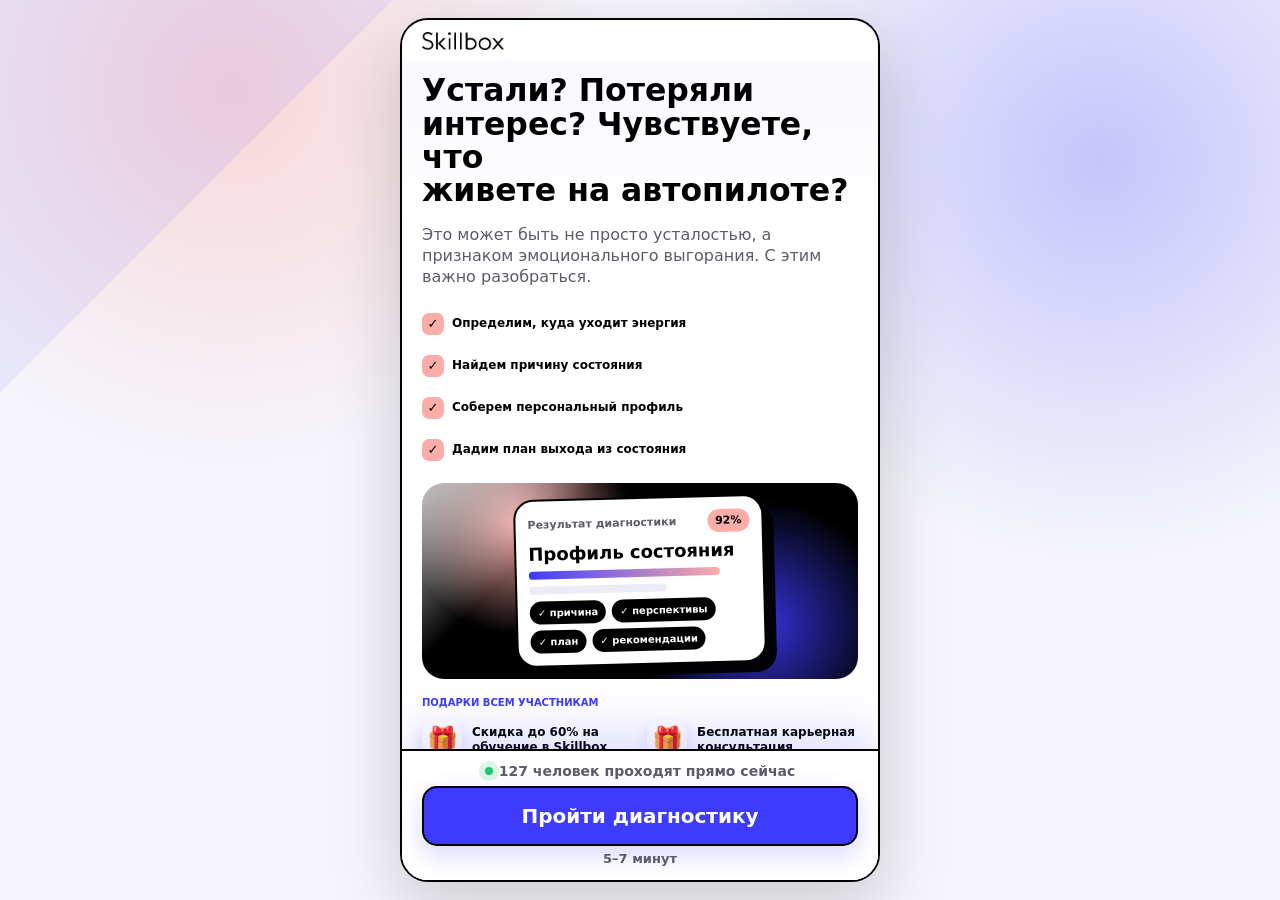
==== commit 0d64d85d: "Polish diagnostic result flow" ====
--- a/index.html
+++ b/index.html
@@ -4,13 +4,15 @@
     <meta charset="UTF-8" />
     <meta name="viewport" content="width=device-width, initial-scale=1.0" />
     <title>Что на самом деле не так?</title>
-    <link rel="stylesheet" href="./styles.css?v=cta-proof-battery" />
+    <link rel="stylesheet" href="./styles.css?v=timeline-after-line" />
   </head>
   <body>
     <main class="shell">
       <section class="phone" aria-live="polite">
         <div class="brand-line" aria-label="Skillbox">
-          <img class="brand-logo" src="./assets/skillbox-logo.png" alt="Skillbox" />
+          <a class="brand-link" href="https://skillbox.ru/" target="_blank" rel="noopener noreferrer" aria-label="Перейти на сайт Skillbox">
+            <img class="brand-logo" src="./assets/skillbox-logo.png" alt="Skillbox" />
+          </a>
         </div>
         <header class="topbar">
           <button class="icon-button" id="backButton" type="button" aria-label="Назад">
@@ -31,6 +33,6 @@
       </section>
     </main>
 
-    <script src="./app.js?v=cta-proof-battery"></script>
+    <script src="./app.js?v=timeline-after-line"></script>
   </body>
 </html>
--- a/styles.css
+++ b/styles.css
@@ -12,6 +12,440 @@
   --violet: #3d3bff;
   --green: #3d3bff;
   --shadow: 0 24px 70px rgba(0, 0, 0, 0.18);
+}
+
+.result-diagnostic-hero {
+  border-radius: 28px;
+  border: 1px solid rgba(255, 255, 255, 0.14);
+  background:
+    radial-gradient(circle at 86% 8%, rgba(184, 255, 44, 0.14), transparent 30%),
+    linear-gradient(145deg, #101115 0%, #050506 68%);
+  color: #ffffff;
+  padding: 24px;
+  display: grid;
+  gap: 22px;
+  overflow: hidden;
+  position: relative;
+}
+
+.diagnostic-head {
+  display: grid;
+  gap: 6px;
+  position: relative;
+  z-index: 2;
+}
+
+.diagnostic-head p {
+  display: inline-flex;
+  align-items: center;
+  margin: 0;
+  width: fit-content;
+  border: 2px solid currentColor;
+  border-radius: 999px;
+  color: rgba(255, 255, 255, 0.76);
+  padding: 8px 12px;
+  font-size: 15px;
+  font-weight: 950;
+  line-height: 1;
+  text-transform: uppercase;
+}
+
+.diagnostic-head h1 {
+  margin: 0;
+  color: #b8ff2c;
+  font-size: clamp(38px, 7vw, 66px);
+  line-height: 0.98;
+  letter-spacing: 0;
+}
+
+.state-explain {
+  margin-top: 12px;
+  border-radius: 24px;
+  background: rgba(255, 255, 255, 0.1);
+  padding: 16px 18px;
+  display: grid;
+  gap: 6px;
+}
+
+.state-support {
+  max-width: 920px;
+  margin-top: 6px;
+  color: rgba(255, 255, 255, 0.78);
+  font-size: clamp(18px, 2.1vw, 23px);
+  line-height: 1.28;
+  font-weight: 800;
+}
+
+.state-explain strong,
+.state-explain span {
+  color: rgba(255, 255, 255, 0.84);
+  font-size: 18px;
+  line-height: 1.28;
+}
+
+.state-explain strong {
+  color: #ffffff;
+}
+
+.result-hero-visual {
+  width: 100%;
+  max-width: 460px;
+  aspect-ratio: 3 / 2;
+  position: relative;
+  z-index: 2;
+  justify-self: end;
+  align-self: center;
+  border-radius: 24px;
+  object-fit: cover;
+  opacity: 0.78;
+  filter: saturate(1.08) contrast(1.02);
+  box-shadow: 0 24px 70px rgba(0, 0, 0, 0.34);
+  pointer-events: none;
+}
+
+.answer-evidence {
+  margin-top: 12px;
+  display: grid;
+  grid-template-columns: repeat(2, minmax(0, 1fr));
+  gap: 10px;
+}
+
+.answer-evidence div {
+  border-radius: 18px;
+  background: rgba(255, 255, 255, 0.08);
+  padding: 14px;
+  display: grid;
+  gap: 6px;
+}
+
+.answer-evidence span {
+  font-size: 24px;
+}
+
+.answer-evidence small {
+  color: rgba(255, 255, 255, 0.58);
+  font-size: 12px;
+  font-weight: 900;
+  text-transform: uppercase;
+}
+
+.answer-evidence strong {
+  color: #ffffff;
+  font-size: 15px;
+  line-height: 1.2;
+}
+
+.state-tags {
+  margin-top: 12px;
+  display: flex;
+  flex-wrap: wrap;
+  gap: 8px;
+}
+
+.state-tags span {
+  border-radius: 999px;
+  background: #b8ff2c;
+  color: #050506;
+  padding: 10px 13px;
+  font-size: 13px;
+  font-weight: 900;
+  line-height: 1;
+}
+
+.diagnostic-layout {
+  display: grid;
+  gap: 14px;
+}
+
+.diagnostic-panel,
+.signal-card,
+.result-meaning-card,
+.meaning-points div {
+  border: 1px solid rgba(255, 255, 255, 0.14);
+  background: rgba(255, 255, 255, 0.045);
+}
+
+.diagnostic-panel {
+  border-radius: 24px;
+  padding: 18px;
+  display: grid;
+  gap: 16px;
+}
+
+.panel-title {
+  display: flex;
+  align-items: center;
+  gap: 10px;
+}
+
+.panel-title span {
+  width: 42px;
+  height: 42px;
+  border-radius: 14px;
+  background: rgba(184, 255, 44, 0.14);
+  display: grid;
+  place-items: center;
+}
+
+.panel-title strong {
+  font-size: 20px;
+  line-height: 1.12;
+}
+
+.diagnostic-panel .state-indicators {
+  grid-template-columns: 1fr;
+  gap: 14px;
+}
+
+.diagnostic-panel .state-indicator {
+  border: 0;
+  border-radius: 0;
+  background: transparent;
+  padding: 0;
+  gap: 8px;
+}
+
+.diagnostic-panel .state-indicator .state-indicator-row {
+  height: auto;
+  border-radius: 0;
+  background: transparent;
+  overflow: visible;
+}
+
+.state-indicator-row {
+  display: grid;
+  grid-template-columns: minmax(0, 1fr) minmax(96px, auto);
+  gap: 18px;
+  align-items: center;
+  min-width: 0;
+}
+
+.state-indicator-row span,
+.diagnostic-panel .state-indicator small {
+  color: rgba(255, 255, 255, 0.72);
+  font-weight: 800;
+}
+
+.state-indicator-row span {
+  color: #050506;
+  font-size: clamp(42px, 5.3vw, 64px);
+  font-weight: 900;
+}
+
+.diagnostic-panel .state-indicator small {
+  font-size: clamp(14px, 1.25vw, 16px);
+  line-height: 1.25;
+  font-weight: 700;
+}
+
+.state-indicator-row span {
+  min-width: 0;
+  overflow-wrap: anywhere;
+  line-height: 1.15;
+}
+
+.state-indicator-row strong {
+  color: #ffffff;
+  flex: 0 0 auto;
+  min-width: 78px;
+  text-align: right;
+  font-size: 24px;
+  line-height: 1;
+  letter-spacing: 0;
+  white-space: nowrap;
+  position: relative;
+  z-index: 1;
+}
+
+.diagnostic-panel .state-bar {
+  height: 10px;
+  border-radius: 999px;
+  background: #272932;
+  overflow: hidden;
+}
+
+.diagnostic-panel .state-bar i {
+  display: block;
+  height: 100%;
+  border-radius: inherit;
+  background: linear-gradient(90deg, #ff5964, #ffb020);
+}
+
+.diagnostic-panel .state-indicator.warning .state-bar i {
+  background: linear-gradient(90deg, #ff8a3d, #ffd166);
+}
+
+.diagnostic-panel .state-indicator.stable .state-bar i {
+  background: linear-gradient(90deg, #b8ff2c, #62f6aa);
+}
+
+.diagnostic-signals {
+  display: grid;
+  grid-template-columns: 1fr;
+  gap: 10px;
+}
+
+.signal-card {
+  min-height: 128px;
+  border-radius: 22px;
+  padding: 16px;
+  display: grid;
+  align-content: start;
+  gap: 8px;
+}
+
+.signal-card span {
+  width: 38px;
+  height: 38px;
+  border-radius: 14px;
+  display: grid;
+  place-items: center;
+  background: rgba(255, 255, 255, 0.08);
+}
+
+.signal-card strong {
+  font-size: 18px;
+  line-height: 1.1;
+}
+
+.signal-card p {
+  margin: 0;
+  color: rgba(255, 255, 255, 0.62);
+  font-size: 13px;
+  line-height: 1.28;
+}
+
+.signal-card.accent {
+  border-color: rgba(184, 255, 44, 0.48);
+  background: rgba(184, 255, 44, 0.1);
+}
+
+.signal-card.accent strong {
+  color: #b8ff2c;
+}
+
+.diagnostic-summary {
+  border-radius: 24px;
+  background: rgba(184, 255, 44, 0.08);
+  border: 1px solid rgba(184, 255, 44, 0.28);
+  padding: 14px;
+  display: grid;
+  gap: 10px;
+}
+
+.summary-step {
+  display: grid;
+  gap: 4px;
+}
+
+.summary-step span {
+  color: rgba(255, 255, 255, 0.56);
+  font-size: 11px;
+  font-weight: 900;
+  text-transform: uppercase;
+}
+
+.summary-step strong {
+  color: #ffffff;
+  font-size: 15px;
+  line-height: 1.15;
+}
+
+.diagnostic-summary i {
+  display: none;
+}
+
+.result-meaning-card {
+  display: grid;
+  gap: 18px;
+  background:
+    radial-gradient(circle at 100% 0%, rgba(184, 255, 44, 0.12), transparent 30%),
+    #050506;
+}
+
+.result-meaning-card > div:first-child {
+  display: grid;
+  gap: 12px;
+}
+
+.meaning-points {
+  display: grid;
+  gap: 10px;
+}
+
+.meaning-points div {
+  border-radius: 18px;
+  padding: 14px;
+  display: grid;
+  grid-template-columns: 28px 1fr;
+  gap: 10px;
+  align-items: center;
+}
+
+.meaning-points span {
+  width: 28px;
+  height: 28px;
+  border-radius: 50%;
+  display: grid;
+  place-items: center;
+  background: rgba(184, 255, 44, 0.16);
+  color: #b8ff2c;
+  font-weight: 900;
+}
+
+.meaning-points strong {
+  font-size: 15px;
+  line-height: 1.15;
+}
+
+.meaning-points .accent {
+  background: #b8ff2c;
+  color: #050506;
+}
+
+.meaning-points .accent span {
+  background: #050506;
+  color: #b8ff2c;
+}
+
+.result-section-title {
+  margin: 8px 0 0;
+  color: #ffffff;
+  font-size: clamp(28px, 6vw, 42px);
+  line-height: 1.05;
+}
+
+@media (min-width: 720px) {
+  .result-diagnostic-hero {
+    padding: 38px;
+  }
+
+  .diagnostic-layout {
+    grid-template-columns: minmax(320px, 0.9fr) 1.1fr;
+    align-items: stretch;
+    gap: 18px;
+  }
+
+  .diagnostic-signals {
+    grid-template-columns: 1fr 1fr;
+  }
+
+  .diagnostic-summary {
+    grid-template-columns: 1fr 24px 1fr 24px 1fr;
+    align-items: center;
+  }
+
+  .diagnostic-summary i {
+    display: block;
+    height: 2px;
+    border-radius: 999px;
+    background: rgba(184, 255, 44, 0.68);
+  }
+
+  .result-meaning-card {
+    grid-template-columns: 1.15fr 0.85fr;
+    align-items: center;
+  }
 }
 
 * {
@@ -55,8 +489,9 @@
 }
 
 .phone {
+  position: relative;
   width: min(100%, 440px);
-  min-height: min(860px, calc(100vh - 36px));
+  height: min(860px, calc(100vh - 36px));
   background:
     linear-gradient(180deg, rgba(61, 59, 255, 0.04), transparent 210px),
     var(--paper);
@@ -84,9 +519,23 @@
   flex: 0 0 auto;
 }
 
+.brand-link {
+  display: inline-flex;
+  align-items: center;
+  color: inherit;
+  text-decoration: none;
+  cursor: pointer;
+}
+
+.brand-link:focus-visible {
+  outline: 3px solid var(--blue);
+  outline-offset: 4px;
+  border-radius: 6px;
+}
+
 .phone.result-mode {
   width: min(100%, 1260px);
-  min-height: calc(100vh - 36px);
+  height: calc(100vh - 36px);
   background:
     radial-gradient(circle at 78% 16%, rgba(61, 59, 255, 0.38), transparent 30%),
     radial-gradient(circle at 22% 66%, rgba(252, 172, 169, 0.22), transparent 28%),
@@ -139,10 +588,39 @@
 .phone.intro-mode .screen {
   padding: 12px 18px 16px;
   flex: 0 0 auto;
+  overflow: visible;
 }
 
 .phone.intro-mode {
+  height: auto;
   min-height: 0;
+}
+
+.fixed-bottom-cta {
+  position: absolute;
+  left: 0;
+  right: 0;
+  bottom: 0;
+  z-index: 160;
+  padding: 12px 20px 16px;
+  background:
+    linear-gradient(180deg, rgba(255, 255, 255, 0.9), #ffffff 44%),
+    #ffffff;
+  border-top: 2px solid #000000;
+  box-shadow: 0 -18px 46px rgba(61, 59, 255, 0.16);
+  pointer-events: auto;
+}
+
+.fixed-bottom-cta .primary {
+  position: relative;
+  left: auto;
+  right: auto;
+  bottom: auto;
+  z-index: 1;
+  width: 100%;
+  min-height: 58px;
+  margin: 0;
+  transform: none;
 }
 
 .topbar {
@@ -220,6 +698,9 @@
   display: flex;
   flex-direction: column;
   padding: 18px;
+  min-height: 0;
+  overflow-y: auto;
+  overscroll-behavior: contain;
 }
 
 .content {
@@ -274,14 +755,53 @@
   line-height: 1.45;
 }
 
+mark {
+  border-radius: 8px;
+  background: rgba(61, 59, 255, 0.1);
+  color: inherit;
+  padding: 1px 5px;
+  font-weight: 900;
+}
+
+.reflection-quote {
+  margin: 0;
+  display: grid;
+  grid-template-columns: 28px 1fr;
+  align-items: start;
+  gap: 10px;
+  border-radius: 16px;
+  background: rgba(61, 59, 255, 0.06);
+  color: #30313a;
+  padding: 15px 16px;
+  font-size: 16px;
+  line-height: 1.35;
+  font-weight: 500;
+}
+
+.reflection-quote span {
+  display: grid;
+  place-items: center;
+  width: 28px;
+  height: 28px;
+  border-radius: 50%;
+  background: rgba(61, 59, 255, 0.1);
+  font-size: 15px;
+}
+
+.reflection-quote em {
+  font-style: italic;
+}
+
 .intro-steps {
   display: grid;
-  gap: 4px;
+  gap: 8px;
+  margin-top: 4px;
 }
 
 .intro-content {
-  gap: 9px;
+  gap: 14px;
   flex: 0 0 auto;
+  padding-bottom: 124px;
 }
 
 .intro-content .eyebrow {
@@ -296,8 +816,8 @@
 
 .intro-content h1 {
   max-width: 100%;
-  font-size: clamp(25px, 6.1vw, 30px);
-  line-height: 1.08;
+  font-size: clamp(23px, 5.1vw, 28px);
+  line-height: 1.06;
 }
 
 .intro-content p {
@@ -306,7 +826,9 @@
 }
 
 .intro-content .primary {
-  margin-top: 0;
+  margin-top: auto;
+  bottom: auto;
+  z-index: auto;
   min-height: 52px;
   padding: 14px 18px;
   background: var(--blue);
@@ -335,11 +857,59 @@
   box-shadow: 0 4px 12px rgba(61, 59, 255, 0.26);
 }
 
+.intro-cta-stack {
+  position: absolute;
+  left: 0;
+  right: 0;
+  bottom: 0;
+  z-index: 120;
+  display: grid;
+  justify-items: center;
+  gap: 7px;
+  margin-top: 0;
+  padding: 10px 20px 13px;
+  background:
+    linear-gradient(180deg, rgba(255, 255, 255, 0.92), #ffffff 44%),
+    #ffffff;
+  border-top: 2px solid #000000;
+  box-shadow: 0 -18px 46px rgba(61, 59, 255, 0.16);
+}
+
+.intro-cta-stack .primary {
+  position: relative;
+  overflow: hidden;
+  isolation: isolate;
+  margin-top: 0;
+  width: 100%;
+  min-height: 46px;
+  border-radius: 15px;
+  font-size: clamp(16px, 3.8vw, 20px);
+  font-weight: 900;
+  box-shadow: 0 9px 24px rgba(61, 59, 255, 0.2);
+  animation: introCtaPulse 3.2s ease-in-out infinite;
+}
+
+.intro-cta-stack .primary::before {
+  content: "";
+  position: absolute;
+  inset: -45% auto -45% -45%;
+  width: 36%;
+  transform: skewX(-18deg);
+  background: linear-gradient(90deg, transparent, rgba(255, 255, 255, 0.72), transparent);
+  animation: introCtaShine 2.8s ease-in-out infinite;
+  pointer-events: none;
+}
+
+.intro-cta-stack .primary:not(:disabled):active {
+  transform: scale(0.985);
+  box-shadow: 0 6px 18px rgba(61, 59, 255, 0.18);
+}
+
 .intro-burnout-note {
   border-left: 4px solid var(--coral);
   border-radius: 14px;
   background: #fff0ef;
-  color: #000000;
+  color: var(--muted);
   padding: 9px 11px;
   font-size: 13px;
   font-weight: 800;
@@ -354,7 +924,7 @@
   align-items: center;
   border-radius: 10px;
   background: transparent;
-  padding: 3px 0;
+  padding: 6px 0;
   opacity: 0;
   transform: translateY(6px);
   animation: checkStep 0.42s ease forwards;
@@ -440,81 +1010,37 @@
 }
 
 .intro-proof {
-  display: grid;
-  grid-template-columns: auto 1fr;
-  align-items: center;
-  gap: 10px;
-  padding: 0 4px;
-}
-
-.proof-avatars {
   display: flex;
   align-items: center;
-  padding-left: 2px;
-}
-
-.proof-avatars span {
-  width: 34px;
-  height: 34px;
+  justify-content: center;
+  gap: 6px;
+  padding: 2px 0 0;
+  color: var(--muted);
+  font-size: clamp(11px, 2.7vw, 14px);
+  font-weight: 900;
+  line-height: 1.2;
+  text-align: center;
+}
+
+.intro-proof strong {
+  color: inherit;
+}
+
+.live-dot {
+  width: 8px;
+  height: 8px;
   border-radius: 50%;
-  border: 2px solid #ffffff;
-  margin-left: -9px;
-  background:
-    radial-gradient(circle at 50% 34%, #000000 0 5px, transparent 6px),
-    radial-gradient(circle at 50% 86%, #000000 0 13px, transparent 14px),
-    var(--blue);
-}
-
-.proof-avatars span:first-child {
-  margin-left: 0;
-}
-
-.proof-avatars span:nth-child(2) {
-  background:
-    radial-gradient(circle at 50% 34%, #000000 0 5px, transparent 6px),
-    radial-gradient(circle at 50% 86%, #000000 0 13px, transparent 14px),
-    var(--coral);
-}
-
-.proof-avatars span:nth-child(3) {
-  background:
-    radial-gradient(circle at 50% 34%, #ffffff 0 5px, transparent 6px),
-    radial-gradient(circle at 50% 86%, #ffffff 0 13px, transparent 14px),
-    #000000;
-}
-
-.proof-avatars span:nth-child(4) {
-  background:
-    radial-gradient(circle at 50% 34%, #000000 0 5px, transparent 6px),
-    radial-gradient(circle at 50% 86%, #000000 0 13px, transparent 14px),
-    #d8d8ff;
-}
-
-.proof-copy {
-  display: grid;
-  gap: 2px;
-}
-
-.proof-copy strong {
-  font-size: 13px;
-  line-height: 1.15;
-}
-
-.proof-copy span {
-  color: var(--muted);
-  font-size: 11px;
-  line-height: 1.25;
+  background: #20c66b;
+  box-shadow: 0 0 0 6px rgba(32, 198, 107, 0.16);
+  flex: 0 0 auto;
 }
 
 .intro-gifts {
   display: grid;
   grid-template-columns: 1fr 1fr;
-  gap: 6px;
-  border-radius: 16px;
-  background:
-    linear-gradient(135deg, rgba(61, 59, 255, 0.08), rgba(252, 172, 169, 0.18)),
-    #ffffff;
-  padding: 8px;
+  gap: 12px 14px;
+  background: transparent;
+  padding: 2px 0 0;
 }
 
 .intro-gifts-label {
@@ -528,42 +1054,26 @@
 
 .intro-gift {
   display: grid;
-  grid-template-columns: 30px 1fr;
-  gap: 7px;
+  grid-template-columns: 40px 1fr;
+  gap: 10px;
   align-items: center;
 }
 
 .intro-gift span {
-  width: 30px;
-  height: 30px;
-  border-radius: 10px;
+  width: 40px;
+  height: 40px;
+  border-radius: 13px;
   background: #ffffff;
   display: grid;
   place-items: center;
-  font-size: 18px;
+  font-size: 25px;
   box-shadow: 0 6px 14px rgba(61, 59, 255, 0.14);
 }
 
 .intro-gift strong {
   color: #000000;
-  font-size: 10px;
-  line-height: 1.18;
-}
-
-.proof-copy small {
-  color: var(--muted);
-  font-size: 10px;
-  font-weight: 700;
+  font-size: 12px;
   line-height: 1.25;
-}
-
-.proof-copy b {
-  display: inline-block;
-  width: 7px;
-  height: 7px;
-  border-radius: 50%;
-  background: #19c37d;
-  margin-right: 5px;
 }
 
 @keyframes checkStep {
@@ -618,7 +1128,7 @@
 
 .hero-art {
   position: relative;
-  min-height: 124px;
+  min-height: 154px;
   border-radius: 22px;
   background:
     linear-gradient(135deg, rgba(255, 255, 255, 0.75), transparent 28%),
@@ -626,20 +1136,18 @@
     radial-gradient(circle at 78% 72%, rgba(61, 59, 255, 0.86), transparent 34%),
     #000000;
   display: grid;
-  align-items: end;
-  padding: 12px;
+  place-items: center;
+  padding: 14px;
   overflow: hidden;
 }
 
 .result-preview,
 .preview-card {
-  position: absolute;
+  position: relative;
 }
 
 .result-preview {
-  left: 24px;
-  top: 14px;
-  width: 220px;
+  width: min(100%, 250px);
   min-height: 108px;
   border-radius: 20px;
   background: #ffffff;
@@ -648,7 +1156,7 @@
   padding: 12px;
   display: grid;
   gap: 7px;
-  transform: rotate(-2deg);
+  transform: rotate(-1.5deg);
 }
 
 .preview-header {
@@ -729,11 +1237,11 @@
 
 .intro-note {
   color: var(--muted);
-  font-size: 11px;
-  font-weight: 500;
+  font-size: clamp(11px, 2.7vw, 13px);
+  font-weight: 900;
   line-height: 1.2;
   text-align: center;
-  margin-top: -4px;
+  margin-top: -2px;
 }
 
 .stage-panel {
@@ -784,6 +1292,385 @@
 .stage-source strong {
   font-size: 14px;
   line-height: 1.28;
+}
+
+.stage-mini-badge {
+  border: 1px solid rgba(61, 59, 255, 0.18);
+  border-radius: 18px;
+  background:
+    linear-gradient(135deg, rgba(61, 59, 255, 0.06), rgba(252, 172, 169, 0.16)),
+    #ffffff;
+  color: #000000;
+  padding: 14px 16px;
+  font-size: 13px;
+  font-weight: 800;
+  line-height: 1.3;
+}
+
+.stage-bullets {
+  display: grid;
+  gap: 10px;
+}
+
+.stage-bullet {
+  display: grid;
+  grid-template-columns: 34px 1fr;
+  gap: 10px;
+  align-items: center;
+  border-radius: 16px;
+  background: rgba(61, 59, 255, 0.06);
+  padding: 11px 12px;
+}
+
+.stage-bullet span {
+  width: 34px;
+  height: 34px;
+  border-radius: 12px;
+  display: grid;
+  place-items: center;
+  background: #ffffff;
+  font-size: 17px;
+}
+
+.stage-bullet strong {
+  color: #30313a;
+  font-size: 14px;
+  line-height: 1.25;
+}
+
+.stage-image {
+  border-radius: 22px;
+  overflow: hidden;
+  border: 1px solid rgba(0, 0, 0, 0.12);
+  background: #f7f7ff;
+  min-height: 210px;
+}
+
+.stage-image img {
+  display: block;
+  width: 100%;
+  aspect-ratio: 16 / 10;
+  object-fit: cover;
+}
+
+.stage-image.recovery {
+  min-height: 0;
+  border: 1px solid rgba(0, 0, 0, 0.12);
+  background: #f7f7ff;
+}
+
+.stage-image.recovery img {
+  aspect-ratio: 16 / 8.4;
+  object-fit: cover;
+}
+
+.stage-image.work {
+  min-height: 0;
+}
+
+.stage-image.work img {
+  aspect-ratio: 16 / 8.4;
+  object-position: center 62%;
+}
+
+.stage-image.research {
+  min-height: 0;
+}
+
+.stage-image.research img {
+  aspect-ratio: 16 / 8.4;
+  object-fit: cover;
+}
+
+.stage-image.compact {
+  min-height: 118px;
+  border-radius: 18px;
+}
+
+.stage-image.compact img {
+  aspect-ratio: 16 / 5;
+}
+
+.insight-facts {
+  display: grid;
+  grid-template-columns: 1fr;
+  gap: 10px;
+}
+
+.insight-fact {
+  min-height: 0;
+  border-radius: 16px;
+  border: 1px solid rgba(0, 0, 0, 0.12);
+  background:
+    radial-gradient(circle at 88% 14%, rgba(252, 172, 169, 0.38), transparent 30%),
+    #ffffff;
+  color: #000000;
+  padding: 12px 14px;
+  display: grid;
+  grid-template-columns: minmax(82px, auto) 1fr;
+  gap: 12px;
+  align-items: center;
+  box-shadow: none;
+}
+
+.insight-fact strong {
+  font-size: 34px;
+  line-height: 0.92;
+  font-weight: 900;
+  white-space: nowrap;
+}
+
+.insight-fact span {
+  color: var(--muted);
+  font-size: 14px;
+  line-height: 1.18;
+  font-weight: 900;
+}
+
+.new-start-visual {
+  position: relative;
+  min-height: 132px;
+  border-radius: 22px;
+  border: 2px solid #000000;
+  background:
+    radial-gradient(circle at 22% 62%, rgba(252, 172, 169, 0.45), transparent 24%),
+    radial-gradient(circle at 78% 30%, rgba(61, 59, 255, 0.28), transparent 32%),
+    #ffffff;
+  overflow: hidden;
+}
+
+.start-path {
+  position: absolute;
+  left: 34px;
+  right: 34px;
+  top: 66px;
+  height: 42px;
+  border-top: 5px solid #000000;
+  border-radius: 50% 50% 0 0;
+  transform: rotate(-4deg);
+}
+
+.start-dot {
+  position: absolute;
+  z-index: 1;
+  width: 34px;
+  height: 34px;
+  border-radius: 50%;
+  border: 2px solid #000000;
+  background: var(--coral);
+  box-shadow: 4px 4px 0 #000000;
+}
+
+.start-dot.one {
+  left: 34px;
+  top: 70px;
+}
+
+.start-dot.two {
+  left: 48%;
+  top: 42px;
+  background: #ffffff;
+}
+
+.start-dot.three {
+  right: 34px;
+  top: 24px;
+  background: var(--blue);
+}
+
+.new-start-visual strong {
+  position: absolute;
+  left: 24px;
+  top: 20px;
+  max-width: 190px;
+  color: #000000;
+  font-size: 24px;
+  line-height: 1;
+  font-weight: 900;
+}
+
+.support-cards {
+  display: grid;
+  grid-template-columns: 1fr;
+  gap: 12px;
+}
+
+.support-card {
+  min-height: 0;
+  border: 1px solid rgba(0, 0, 0, 0.12);
+  border-radius: 18px;
+  background: #ffffff;
+  color: #000000;
+  padding: 16px;
+  display: grid;
+  grid-template-columns: 48px 1fr;
+  gap: 12px;
+  align-items: center;
+  box-shadow: none;
+}
+
+.support-card span {
+  grid-row: 1 / span 2;
+  width: 48px;
+  height: 48px;
+  border-radius: 16px;
+  background: var(--coral);
+  display: grid;
+  place-items: center;
+  font-size: 24px;
+}
+
+.support-card strong {
+  font-size: 22px;
+  line-height: 1.08;
+}
+
+.support-card p {
+  color: var(--muted);
+  font-size: 15px;
+  line-height: 1.25;
+  font-weight: 800;
+}
+
+.support-cards.compact {
+  grid-template-columns: repeat(2, minmax(0, 1fr));
+  gap: 10px;
+}
+
+.support-cards.compact .support-card {
+  grid-template-columns: 1fr;
+  align-items: start;
+  gap: 8px;
+  padding: 14px;
+}
+
+.support-cards.compact .support-card span {
+  grid-row: auto;
+  width: 40px;
+  height: 40px;
+  border-radius: 14px;
+  font-size: 20px;
+}
+
+.support-cards.compact .support-card strong {
+  font-size: 16px;
+  line-height: 1.12;
+}
+
+.support-cards.compact .support-card p {
+  font-size: 12px;
+  line-height: 1.25;
+  font-weight: 700;
+}
+
+.mini-story-scroll-hint {
+  width: fit-content;
+  border-radius: 999px;
+  background: rgba(61, 59, 255, 0.08);
+  color: #000000;
+  padding: 8px 11px;
+  display: inline-flex;
+  gap: 8px;
+  align-items: center;
+  font-size: 12px;
+  line-height: 1;
+  font-weight: 900;
+}
+
+.story-content {
+  padding-bottom: 96px;
+}
+
+.support-content {
+  padding-bottom: 96px;
+}
+
+.story-cta-stack {
+  position: absolute;
+  left: 0;
+  right: 0;
+  bottom: 0;
+  z-index: 120;
+  padding: 12px 20px 16px;
+  background:
+    linear-gradient(180deg, rgba(255, 255, 255, 0.9), #ffffff 44%),
+    #ffffff;
+  border-top: 2px solid #000000;
+  box-shadow: 0 -18px 46px rgba(61, 59, 255, 0.16);
+}
+
+.story-cta-stack .primary {
+  margin-top: 0;
+  width: 100%;
+}
+
+.mini-story-scroll-hint strong {
+  color: var(--blue);
+  font-size: 16px;
+  line-height: 1;
+}
+
+.mini-story-carousel {
+  display: grid;
+  grid-auto-flow: column;
+  grid-auto-columns: minmax(240px, 78%);
+  gap: 12px;
+  overflow-x: auto;
+  padding: 0 28px 8px 0;
+  scroll-snap-type: x mandatory;
+  overscroll-behavior-x: contain;
+}
+
+.mini-story-card {
+  min-height: 420px;
+  border-radius: 24px;
+  background: #ffffff;
+  color: #000000;
+  overflow: hidden;
+  display: grid;
+  grid-template-rows: 260px minmax(160px, auto);
+  scroll-snap-align: start;
+  border: 1px solid rgba(0, 0, 0, 0.12);
+}
+
+.mini-story-photo {
+  width: 100%;
+  height: 260px;
+  background:
+    linear-gradient(180deg, rgba(0, 0, 0, 0) 55%, rgba(0, 0, 0, 0.18) 100%),
+    var(--story-photo) center top / contain no-repeat,
+    var(--story-bg);
+}
+
+.mini-story-copy {
+  padding: 15px;
+  display: grid;
+  gap: 10px;
+  align-content: start;
+}
+
+.mini-story-copy span {
+  width: fit-content;
+  border-radius: 999px;
+  background: var(--mint);
+  color: #000000;
+  padding: 7px 10px;
+  font-size: 11px;
+  line-height: 1;
+  font-weight: 900;
+}
+
+.mini-story-copy strong {
+  color: #000000;
+  font-size: 20px;
+  line-height: 1.08;
+}
+
+.mini-story-copy small {
+  color: var(--muted);
+  font-size: 13px;
+  line-height: 1;
+  font-weight: 900;
 }
 
 .stage-line {
@@ -970,6 +1857,16 @@
   transform: scale(0.985);
 }
 
+.choice:disabled {
+  cursor: default;
+  opacity: 0.38;
+  filter: grayscale(0.35);
+}
+
+.choice:disabled:active {
+  transform: none;
+}
+
 .choice.selected {
   border-color: #000000;
   background: var(--blue);
@@ -1035,6 +1932,52 @@
   gap: 9px;
 }
 
+.reveal-content {
+  padding-bottom: 96px;
+}
+
+.reveal-cta-stack {
+  position: absolute;
+  left: 0;
+  right: 0;
+  bottom: 0;
+  z-index: 120;
+  padding: 12px 20px 16px;
+  background:
+    linear-gradient(180deg, rgba(255, 255, 255, 0.9), #ffffff 44%),
+    #ffffff;
+  border-top: 2px solid #000000;
+  box-shadow: 0 -18px 46px rgba(61, 59, 255, 0.16);
+}
+
+.reveal-cta-stack .primary {
+  margin-top: 0;
+  width: 100%;
+}
+
+.multi-content {
+  padding-bottom: 96px;
+}
+
+.multi-cta-stack {
+  position: absolute;
+  left: 0;
+  right: 0;
+  bottom: 0;
+  z-index: 120;
+  padding: 12px 20px 16px;
+  background:
+    linear-gradient(180deg, rgba(255, 255, 255, 0.9), #ffffff 44%),
+    #ffffff;
+  border-top: 2px solid #000000;
+  box-shadow: 0 -18px 46px rgba(61, 59, 255, 0.16);
+}
+
+.multi-cta-stack .primary {
+  margin-top: 0;
+  width: 100%;
+}
+
 .reveal-note {
   border: 2px solid #000000;
   border-radius: 18px;
@@ -1058,12 +2001,35 @@
   color: #000000;
   font-size: 15px;
   line-height: 1.34;
-  font-weight: 700;
+  font-weight: 500;
 }
 
 .slider-stack {
   display: grid;
   gap: 12px;
+}
+
+.slider-content {
+  padding-bottom: 96px;
+}
+
+.slider-cta-stack {
+  position: absolute;
+  left: 0;
+  right: 0;
+  bottom: 0;
+  z-index: 120;
+  padding: 12px 20px 16px;
+  background:
+    linear-gradient(180deg, rgba(255, 255, 255, 0.9), #ffffff 44%),
+    #ffffff;
+  border-top: 2px solid #000000;
+  box-shadow: 0 -18px 46px rgba(61, 59, 255, 0.16);
+}
+
+.slider-cta-stack .primary {
+  margin-top: 0;
+  width: 100%;
 }
 
 .work-slider {
@@ -1169,45 +2135,174 @@
 
 .favorite-work {
   display: grid;
-  gap: 11px;
-}
-
-.favorite-group {
+  gap: 12px;
+}
+
+.bead-work {
+  gap: 16px;
+}
+
+.bead-string {
+  position: relative;
+  min-height: 178px;
+  border-radius: 24px;
   border: 2px solid var(--line);
-  border-radius: 16px;
-  background: #ffffff;
-  padding: 12px;
-  display: grid;
-  gap: 9px;
-}
-
-.favorite-group > strong {
-  font-size: 13px;
+  background:
+    radial-gradient(circle at 50% 35%, rgba(252, 172, 169, 0.18), transparent 36%),
+    #ffffff;
+  padding: 18px;
+  overflow: hidden;
+}
+
+.bead-counter {
+  position: relative;
+  z-index: 2;
+  width: fit-content;
+  border-radius: 999px;
+  background: rgba(0, 0, 0, 0.08);
+  color: var(--muted);
+  padding: 7px 10px;
+  font-size: 12px;
+  font-weight: 900;
   line-height: 1;
 }
 
-.favorite-options {
+.bead-cord {
+  position: absolute;
+  inset: 54px 22px auto;
+  height: 74px;
+  border-bottom: 3px solid rgba(0, 0, 0, 0.22);
+  border-radius: 0 0 50% 50%;
+}
+
+.bead-cord span {
+  position: absolute;
+  left: 50%;
+  bottom: -7px;
+  width: 12px;
+  height: 12px;
+  border-radius: 50%;
+  background: var(--coral);
+  transform: translateX(-50%);
+}
+
+.selected-beads {
+  position: relative;
+  z-index: 1;
+  min-height: 118px;
   display: flex;
   flex-wrap: wrap;
-  gap: 7px;
-}
-
-.favorite-chip {
+  align-content: center;
+  justify-content: center;
+  gap: 8px;
+}
+
+.selected-beads em {
+  color: var(--muted);
+  font-size: 13px;
+  font-style: normal;
+  font-weight: 800;
+  text-align: center;
+}
+
+.selected-bead {
+  border: 2px solid #000000;
+  border-radius: 999px;
+  background: var(--blue);
+  color: #ffffff;
+  padding: 8px 11px;
+  display: inline-flex;
+  align-items: center;
+  gap: 6px;
+  font-size: 13px;
+  font-weight: 900;
+  box-shadow: 4px 4px 0 rgba(0, 0, 0, 0.9);
+}
+
+.bead-bank {
+  display: flex;
+  flex-wrap: wrap;
+  gap: 9px;
+}
+
+.work-bead {
   border: 2px solid #e1e1ef;
   border-radius: 999px;
   background: #ffffff;
   color: #000000;
-  padding: 8px 10px;
+  padding: 8px 11px 8px 8px;
+  display: inline-flex;
+  align-items: center;
+  gap: 7px;
   font-size: 12px;
   font-weight: 900;
   cursor: pointer;
+}
+
+.work-bead span {
+  width: 30px;
+  height: 30px;
+  border-radius: 50%;
+  display: grid;
+  place-items: center;
+  background: #f1f0ff;
+}
+
+.work-bead.selected {
+  border-color: #000000;
+  background: var(--coral);
+  box-shadow: 4px 4px 0 #000000;
+}
+
+.favorite-group {
+  border: 2px solid var(--line);
+  border-radius: 18px;
+  background: #ffffff;
+  padding: 12px;
+  display: grid;
+  gap: 8px;
+  box-shadow: 5px 5px 0 rgba(0, 0, 0, 0.08);
+}
+
+.favorite-group > strong {
+  font-size: 13px;
+  line-height: 1.2;
+}
+
+.favorite-options {
+  display: grid;
+  grid-template-columns: repeat(2, minmax(0, 1fr));
+  gap: 8px;
+}
+
+.favorite-chip {
+  border: 2px solid #e1e1ef;
+  border-radius: 14px;
+  background:
+    linear-gradient(135deg, rgba(255, 255, 255, 0.9), rgba(246, 247, 255, 0.9)),
+    #ffffff;
+  color: #000000;
+  min-height: 52px;
+  padding: 9px;
+  font-size: 12px;
+  font-weight: 900;
+  line-height: 1.18;
+  text-align: left;
+  cursor: pointer;
+  display: flex;
+  align-items: center;
+  transition: transform 0.16s ease, box-shadow 0.16s ease, border-color 0.16s ease;
+}
+
+.favorite-chip:hover {
+  transform: translateY(-1px);
 }
 
 .favorite-chip.selected {
   border-color: #000000;
   background: var(--blue);
   color: #ffffff;
-  box-shadow: 4px 4px 0 #000000;
+  box-shadow: 5px 5px 0 #000000;
 }
 
 .mini-task-content {
@@ -1546,6 +2641,8 @@
 }
 
 .primary {
+  position: static;
+  z-index: 20;
   width: 100%;
   border: 2px solid #000000;
   border-radius: 16px;
@@ -1670,6 +2767,56 @@
   width: 100%;
 }
 
+.meter-card input[type="range"] {
+  height: 34px;
+  margin: 4px 0 0;
+  appearance: none;
+  background: transparent;
+  cursor: pointer;
+}
+
+.meter-card input[type="range"]::-webkit-slider-runnable-track {
+  height: 12px;
+  border-radius: 999px;
+  border: 1px solid rgba(0, 0, 0, 0.18);
+  background:
+    linear-gradient(90deg, var(--coral), var(--blue)) 0 / var(--range-fill, 40%) 100% no-repeat,
+    rgba(0, 0, 0, 0.12);
+}
+
+.meter-card input[type="range"]::-webkit-slider-thumb {
+  appearance: none;
+  width: 30px;
+  height: 30px;
+  border: 3px solid #ffffff;
+  border-radius: 50%;
+  background: var(--blue);
+  box-shadow: 0 3px 12px rgba(0, 0, 0, 0.22);
+  margin-top: -10px;
+}
+
+.meter-card input[type="range"]::-moz-range-track {
+  height: 12px;
+  border-radius: 999px;
+  border: 1px solid rgba(0, 0, 0, 0.18);
+  background: rgba(0, 0, 0, 0.12);
+}
+
+.meter-card input[type="range"]::-moz-range-progress {
+  height: 12px;
+  border-radius: 999px;
+  background: linear-gradient(90deg, var(--coral), var(--blue));
+}
+
+.meter-card input[type="range"]::-moz-range-thumb {
+  width: 24px;
+  height: 24px;
+  border: 3px solid #ffffff;
+  border-radius: 50%;
+  background: var(--blue);
+  box-shadow: 0 3px 12px rgba(0, 0, 0, 0.22);
+}
+
 .range-value {
   display: flex;
   align-items: baseline;
@@ -1679,12 +2826,6 @@
 .range-value strong {
   font-size: 48px;
   line-height: 1;
-}
-
-.visual-scale {
-  height: 18px;
-  border-radius: 999px;
-  background: linear-gradient(90deg, var(--coral), var(--blue));
 }
 
 .drag-area {
@@ -1838,100 +2979,6 @@
   cursor: pointer;
 }
 
-.compare-progress {
-  display: flex;
-  justify-content: space-between;
-  align-items: center;
-  gap: 12px;
-  border-radius: 999px;
-  background: #000000;
-  color: #ffffff;
-  padding: 9px 12px;
-  font-size: 12px;
-  font-weight: 900;
-}
-
-.compare-progress strong {
-  color: var(--coral);
-}
-
-.compare-card {
-  border: 2px solid #000000;
-  border-radius: 22px;
-  background:
-    radial-gradient(circle at 16% 20%, rgba(252, 172, 169, 0.5), transparent 28%),
-    radial-gradient(circle at 86% 78%, rgba(61, 59, 255, 0.18), transparent 30%),
-    #ffffff;
-  padding: 18px;
-  display: grid;
-  gap: 16px;
-  box-shadow: 8px 8px 0 rgba(0, 0, 0, 0.08);
-}
-
-.compare-question {
-  color: var(--muted);
-  font-size: 13px;
-  font-weight: 900;
-  text-transform: uppercase;
-}
-
-.compare-choices {
-  display: grid;
-  gap: 10px;
-}
-
-.compare-choice {
-  width: 100%;
-  min-height: 74px;
-  border: 2px solid #000000;
-  border-radius: 18px;
-  background: #ffffff;
-  color: #000000;
-  padding: 14px;
-  display: flex;
-  align-items: center;
-  gap: 12px;
-  font-size: 17px;
-  font-weight: 900;
-  text-align: left;
-  cursor: pointer;
-  transition:
-    transform 0.16s ease,
-    background 0.16s ease,
-    color 0.16s ease,
-    box-shadow 0.16s ease;
-}
-
-.compare-choice:active {
-  transform: scale(0.985);
-}
-
-.compare-choice:hover {
-  background: var(--blue);
-  color: #ffffff;
-  box-shadow: 6px 6px 0 #000000;
-}
-
-.compare-standings {
-  display: flex;
-  flex-wrap: wrap;
-  gap: 7px;
-}
-
-.compare-standings span {
-  border-radius: 999px;
-  background: #f3f2ff;
-  color: var(--muted);
-  padding: 7px 9px;
-  font-size: 11px;
-  font-weight: 900;
-}
-
-.compare-standings span.leading {
-  background: var(--coral);
-  color: #000000;
-}
-
 .battery-card {
   min-height: 136px;
   border: 2px solid var(--line);
@@ -1939,15 +2986,38 @@
   background: #f7f7fa;
   padding: 14px;
   display: grid;
-  grid-template-columns: 68px 1fr;
+  grid-template-columns: 76px 1fr;
   align-items: center;
   gap: 14px;
 }
 
+.battery-content {
+  padding-bottom: 96px;
+}
+
+.battery-cta-stack {
+  position: absolute;
+  left: 0;
+  right: 0;
+  bottom: 0;
+  z-index: 120;
+  padding: 12px 20px 16px;
+  background:
+    linear-gradient(180deg, rgba(255, 255, 255, 0.9), #ffffff 44%),
+    #ffffff;
+  border-top: 2px solid #000000;
+  box-shadow: 0 -18px 46px rgba(61, 59, 255, 0.16);
+}
+
+.battery-cta-stack .primary {
+  margin-top: 0;
+  width: 100%;
+}
+
 .battery-meter {
   --charge: 0%;
-  width: 62px;
-  height: 104px;
+  width: 72px;
+  height: 108px;
   border: 3px solid #151515;
   border-radius: 16px;
   position: relative;
@@ -1985,7 +3055,10 @@
 .battery-meter span {
   position: relative;
   z-index: 1;
-  font-size: 18px;
+  width: 100%;
+  text-align: center;
+  font-size: 16px;
+  line-height: 1;
   font-weight: 900;
 }
 
@@ -2154,24 +3227,83 @@
   font-size: clamp(23px, 5.4vw, 30px);
 }
 
+.proof-content {
+  padding-bottom: 96px;
+}
+
+.proof-cta-stack {
+  display: block;
+}
+
+.proof-cta-stack .primary {
+  margin: 0;
+}
+
 .proof-grid {
   display: grid;
-  grid-template-columns: repeat(3, minmax(0, 1fr));
-  gap: 8px;
+  grid-template-columns: repeat(2, minmax(0, 1fr));
+  gap: 12px;
 }
 
 .proof-card {
+  position: relative;
+  width: 100%;
+  min-height: 150px;
+  border: 2px solid #000000;
+  background:
+    radial-gradient(circle at 14% 10%, rgba(252, 172, 169, 0.6), transparent 26%),
+    radial-gradient(circle at 86% 86%, rgba(61, 59, 255, 0.24), transparent 30%),
+    #ffffff;
+  border-radius: 20px;
   display: grid;
   grid-template-columns: 1fr;
   align-items: start;
-  gap: 7px;
-  padding: 12px;
+  align-content: start;
+  gap: 11px;
+  padding: 16px 16px 46px;
+  color: #000000;
+  text-align: left;
+  cursor: pointer;
+  animation: proofCardIn 0.5s ease both;
+  transition:
+    transform 0.2s ease,
+    border-color 0.2s ease,
+    box-shadow 0.2s ease;
+}
+
+.proof-card:nth-child(2) {
+  animation-delay: 0.06s;
+}
+
+.proof-card:nth-child(3) {
+  animation-delay: 0.12s;
+}
+
+.proof-card:nth-child(4) {
+  animation-delay: 0.18s;
+}
+
+.proof-card:nth-child(5) {
+  animation-delay: 0.24s;
+}
+
+.proof-card:nth-child(6) {
+  animation-delay: 0.3s;
+}
+
+.proof-card:hover {
+  transform: translateY(-3px);
+  box-shadow: 6px 6px 0 rgba(61, 59, 255, 0.18);
+}
+
+.proof-card.reacted {
+  border-color: var(--blue);
 }
 
 .proof-icon {
-  width: 34px;
-  height: 34px;
-  border-radius: 11px;
+  width: 38px;
+  height: 38px;
+  border-radius: 12px;
   background: #ffffff;
   display: grid;
   place-items: center;
@@ -2181,17 +3313,83 @@
 
 .proof-card-copy {
   display: grid;
-  gap: 4px;
+  gap: 8px;
 }
 
 .proof-card strong {
+  font-size: 16px;
+  line-height: 1.08;
+}
+
+.proof-card p {
+  font-size: 12px;
+  line-height: 1.3;
+}
+
+.proof-reaction-badge {
+  position: absolute;
+  right: 16px;
+  bottom: 14px;
+  min-width: 62px;
+  height: 30px;
+  border-radius: 999px;
+  background: rgba(45, 156, 255, 0.1);
+  border: 1px solid rgba(45, 156, 255, 0.24);
+  color: var(--muted);
+  display: inline-flex;
+  align-items: center;
+  justify-content: flex-start;
+  gap: 5px;
+  padding: 4px 9px;
+  font-size: 15px;
+  box-shadow:
+    0 7px 18px rgba(45, 156, 255, 0.08),
+    0 2px 0 rgba(0, 0, 0, 0.14);
+  animation: reactionPop 0.22s ease both;
+}
+
+.proof-reaction-badge.active {
+  background: #2d9cff;
+  border-color: #2d9cff;
+  color: #ffffff;
+  transform: translateY(-1px);
+  box-shadow:
+    0 9px 22px rgba(45, 156, 255, 0.34),
+    0 2px 0 rgba(0, 0, 0, 0.14);
+}
+
+.proof-reaction-badge b {
   font-size: 15px;
   line-height: 1;
 }
 
-.proof-card p {
-  font-size: 11px;
-  line-height: 1.22;
+.proof-reaction-badge strong {
+  color: currentColor;
+  font-size: 12px;
+  line-height: 1;
+  font-weight: 900;
+}
+
+@keyframes reactionPop {
+  from {
+    opacity: 0;
+    transform: translateY(5px) scale(0.78);
+  }
+  to {
+    opacity: 1;
+    transform: translateY(0) scale(1);
+  }
+}
+
+@keyframes proofCardIn {
+  from {
+    opacity: 0;
+    transform: translateY(12px) scale(0.98);
+  }
+  to {
+    opacity: 1;
+    transform: translateY(0) scale(1);
+  }
 }
 
 .review-carousel {
@@ -2309,6 +3507,130 @@
   gap: 12px;
 }
 
+.result-gate {
+  position: relative;
+  display: grid;
+  min-height: 560px;
+  align-items: center;
+}
+
+.locked-result-preview {
+  position: relative;
+  display: grid;
+  gap: 12px;
+  opacity: 0.76;
+  transform: scale(0.98);
+  pointer-events: none;
+}
+
+.locked-result-preview::after {
+  content: "🔒";
+  position: absolute;
+  left: 0;
+  right: 0;
+  top: 38px;
+  width: 82px;
+  height: 82px;
+  border: 2px solid rgba(0, 0, 0, 0.16);
+  border-radius: 50%;
+  background: rgba(255, 255, 255, 0.82);
+  display: grid;
+  place-items: center;
+  margin: auto;
+  font-size: 36px;
+  box-shadow: 0 18px 50px rgba(0, 0, 0, 0.16);
+}
+
+.locked-result-preview .locked-card {
+  filter: blur(7px);
+}
+
+.locked-card {
+  border: 2px solid #000000;
+  border-radius: 22px;
+  background: #ffffff;
+  color: #000000;
+  padding: 18px;
+  display: grid;
+  gap: 8px;
+  box-shadow: 8px 8px 0 rgba(61, 59, 255, 0.16);
+}
+
+.locked-card.main {
+  position: relative;
+  min-height: 180px;
+}
+
+.lock-badge {
+  position: absolute;
+  right: 16px;
+  top: 16px;
+  width: 42px;
+  height: 42px;
+  border-radius: 50%;
+  background: #000000;
+  color: #ffffff;
+  display: grid;
+  place-items: center;
+  font-size: 20px;
+}
+
+.locked-card span {
+  color: var(--muted);
+  font-size: 13px;
+  font-weight: 800;
+}
+
+.locked-card strong {
+  font-size: 24px;
+  line-height: 1.1;
+}
+
+.locked-card.main strong {
+  font-size: 36px;
+}
+
+.locked-card div {
+  display: flex;
+  gap: 8px;
+  align-items: baseline;
+}
+
+.locked-card b {
+  color: var(--blue);
+  font-size: 42px;
+}
+
+.locked-card em {
+  color: var(--muted);
+  font-style: normal;
+  font-weight: 800;
+}
+
+.lead-unlock-card {
+  position: absolute;
+  left: 0;
+  right: 0;
+  bottom: 0;
+  z-index: 2;
+  margin: auto;
+  background: rgba(255, 255, 255, 0.94);
+  backdrop-filter: blur(12px);
+}
+
+.lead-unlock-title {
+  color: #000000;
+  font-size: 24px;
+  line-height: 1.1;
+}
+
+.lead-unlock-copy {
+  margin: 0;
+  color: var(--muted);
+  font-size: 14px;
+  line-height: 1.35;
+}
+
 .name-greeting {
   justify-content: center;
 }
@@ -2389,6 +3711,32 @@
   border-color: var(--blue);
 }
 
+.consent-check {
+  display: grid;
+  grid-template-columns: 18px 1fr;
+  gap: 9px;
+  align-items: start;
+  color: var(--muted);
+  font-size: 11px;
+  line-height: 1.35;
+  font-weight: 500;
+  max-width: 100%;
+}
+
+.consent-check input {
+  width: 18px;
+  height: 18px;
+  margin: 1px 0 0;
+  accent-color: var(--blue);
+}
+
+.consent-check a {
+  color: #9b4dff;
+  text-decoration: underline;
+  text-underline-offset: 2px;
+  font-weight: 500;
+}
+
 .error {
   color: #b4432f;
   font-size: 13px;
@@ -2403,6 +3751,26 @@
   background:
     linear-gradient(145deg, rgba(61, 59, 255, 0.1), rgba(252, 172, 169, 0.32)),
     var(--panel);
+}
+
+.loader-card.technical {
+  min-height: 260px;
+  padding: 0;
+  gap: 14px;
+  background: transparent;
+  border: 0;
+  box-shadow: none;
+}
+
+.content:has(.loader-card.technical) h2 {
+  font-size: clamp(27px, 7vw, 38px);
+  line-height: 1.05;
+}
+
+.content:has(.loader-card.technical) > p {
+  max-width: 560px;
+  font-size: clamp(18px, 3.2vw, 24px);
+  line-height: 1.35;
 }
 
 .loader-orbit {
@@ -2446,9 +3814,51 @@
   animation-delay: -1.2s;
 }
 
+.loader-symbol {
+  width: 112px;
+  height: 112px;
+  border-radius: 32px;
+  margin: 8px auto;
+  display: grid;
+  place-items: center;
+  background:
+    radial-gradient(circle at 35% 25%, rgba(255, 255, 255, 0.75), transparent 28%),
+    linear-gradient(135deg, var(--blue), var(--coral));
+  border: 2px solid #000000;
+  box-shadow: 8px 8px 0 #000000;
+  font-size: 48px;
+  animation: loaderSymbolPulse 1.3s ease-in-out infinite;
+}
+
+.loader-card.technical .loader-symbol {
+  width: 54px;
+  height: 54px;
+  margin: 0;
+  justify-self: start;
+  border-radius: 16px;
+  background: rgba(184, 255, 44, 0.08);
+  border: 1px solid rgba(184, 255, 44, 0.18);
+  box-shadow: none;
+  color: #b8ff2c;
+  font-size: 28px;
+  animation: technicalBlink 1.4s ease-in-out infinite;
+}
+
 @keyframes spin {
   to {
     transform: rotate(360deg);
+  }
+}
+
+@keyframes loaderSymbolPulse {
+  50% {
+    transform: translateY(-4px) rotate(-2deg);
+  }
+}
+
+@keyframes technicalBlink {
+  50% {
+    opacity: 0.58;
   }
 }
 
@@ -2462,6 +3872,11 @@
   border-radius: 999px;
   background: rgba(0, 0, 0, 0.08);
   overflow: hidden;
+}
+
+.loader-card.technical .loader-progress {
+  height: 6px;
+  background: rgba(255, 255, 255, 0.08);
 }
 
 .loader-progress span {
@@ -2494,6 +3909,32 @@
     background 0.25s ease,
     color 0.25s ease,
     transform 0.25s ease;
+}
+
+.loader-card.technical .loader-steps {
+  gap: 6px;
+}
+
+.loader-card.technical .loader-step {
+  border-radius: 0;
+  background: transparent;
+  border: 0;
+  color: rgba(255, 255, 255, 0.42);
+  padding: 7px 0 7px 20px;
+  font-size: 13px;
+  font-weight: 700;
+  position: relative;
+}
+
+.loader-card.technical .loader-step::before {
+  content: "";
+  position: absolute;
+  left: 0;
+  top: 15px;
+  width: 7px;
+  height: 7px;
+  border-radius: 50%;
+  background: currentColor;
 }
 
 .loader-step.active {
@@ -2713,6 +4154,38 @@
   --y: 330px;
 }
 
+.discount-confetti {
+  position: fixed;
+  inset: 0;
+  z-index: 90;
+  pointer-events: none;
+  overflow: hidden;
+}
+
+.discount-confetti span {
+  position: absolute;
+  left: var(--left, 50%);
+  top: -24px;
+  width: var(--size, 10px);
+  height: calc(var(--size, 10px) * 1.55);
+  border-radius: 4px 1px 4px 1px;
+  background: var(--color, #b8ff2c);
+  box-shadow: 0 0 16px color-mix(in srgb, var(--color, #b8ff2c) 72%, transparent);
+  opacity: 0;
+  transform: translate3d(0, -20px, 0) rotate(0deg);
+  animation: discountConfettiFall var(--duration, 3s) cubic-bezier(0.16, 0.72, 0.28, 1) var(--delay, 0s) both;
+}
+
+.discount-confetti span:nth-child(3n) {
+  border-radius: 50%;
+}
+
+.discount-confetti span:nth-child(4n) {
+  width: calc(var(--size, 10px) * 1.6);
+  height: calc(var(--size, 10px) * 0.55);
+  border-radius: 999px;
+}
+
 .discount-result,
 .discount-hint,
 .result-discount {
@@ -2727,6 +4200,41 @@
   gap: 7px;
 }
 
+.discount-modal {
+  position: fixed;
+  inset: 0;
+  z-index: 70;
+  display: grid;
+  place-items: center;
+  padding: 20px;
+  background: rgba(0, 0, 0, 0.58);
+  backdrop-filter: blur(8px);
+}
+
+.discount-modal .discount-result {
+  width: min(100%, 430px);
+  border: 2px solid rgba(255, 255, 255, 0.18);
+  border-radius: 24px;
+  padding: 24px;
+  box-shadow: 0 28px 90px rgba(0, 0, 0, 0.4);
+}
+
+.discount-modal .discount-result strong {
+  font-size: clamp(23px, 6vw, 34px);
+  line-height: 1.06;
+}
+
+.discount-modal .discount-result span {
+  font-size: 16px;
+  line-height: 1.28;
+}
+
+.discount-modal .primary {
+  width: min(100%, 430px);
+  justify-self: center;
+  margin-top: 12px;
+}
+
 .discount-result strong {
   color: var(--coral);
   font-size: 19px;
@@ -2779,50 +4287,136 @@
   }
 }
 
+@keyframes discountConfettiFall {
+  0% {
+    opacity: 0;
+    transform: translate3d(0, -28px, 0) rotate(0deg);
+  }
+  10% {
+    opacity: 1;
+  }
+  72% {
+    opacity: 1;
+  }
+  100% {
+    opacity: 0;
+    transform: translate3d(var(--drift, 0px), 112vh, 0) rotate(var(--spin, 360deg));
+  }
+}
+
 .result-discount {
-  border: 1px solid rgba(255, 255, 255, 0.16);
+  border: 2px solid #000000;
+  border-radius: 26px;
+  background:
+    radial-gradient(circle at 86% 12%, rgba(255, 255, 255, 0.55), transparent 24%),
+    linear-gradient(135deg, #fcaca9 0%, #b8ff2c 100%);
+  color: #000000;
   font-weight: 800;
-  position: sticky;
-  top: 14px;
-  z-index: 20;
+  position: relative;
+  top: auto;
+  z-index: 1;
+  width: min(100%, 1020px);
+  justify-self: center;
   display: grid;
   grid-template-columns: 1fr;
-  gap: 14px;
+  gap: 16px;
   align-items: center;
   backdrop-filter: blur(12px);
+  box-shadow: 10px 10px 0 rgba(0, 0, 0, 0.18);
 }
 
 .result-discount-copy {
   display: grid;
-  gap: 4px;
+  gap: 12px;
+  align-content: center;
 }
 
 .result-discount-copy strong {
-  color: var(--coral);
-  font-size: 24px;
+  color: #000000;
+  max-width: 980px;
+  font-size: clamp(34px, 4.2vw, 64px);
+  line-height: 1.02;
 }
 
 .result-discount-copy span {
-  color: rgba(255, 255, 255, 0.72);
+  width: fit-content;
+  border-radius: 999px;
+  border: 2px solid rgba(0, 0, 0, 0.22);
+  background: rgba(255, 255, 255, 0.32);
+  color: #000000;
+  padding: 8px 12px;
+  font-size: 13px;
+  font-weight: 950;
+  line-height: 1;
+  text-transform: uppercase;
+}
+
+.result-discount-copy p,
+.result-discount-copy small {
+  margin: 0;
+  max-width: 780px;
+  color: rgba(5, 5, 6, 0.68);
+  font-size: 16px;
+  line-height: 1.3;
+  font-weight: 800;
+}
+
+.result-discount-copy small {
+  display: block;
+  color: #3d3bff;
   font-size: 14px;
-  line-height: 1.35;
-}
-
-.result-discount-copy span:first-child {
-  color: #ffffff;
-  font-size: 18px;
-  font-weight: 900;
+  font-weight: 950;
+}
+
+.discount-action-stack {
+  display: grid;
+  gap: 12px;
+  align-content: center;
 }
 
 .discount-reserve {
   width: 100%;
   border: 2px solid #ffffff;
   border-radius: 14px;
-  background: var(--coral);
+  background: #000000;
   color: #000000;
-  padding: 13px 16px;
+  color: #ffffff;
+  padding: 15px 20px;
   font-weight: 900;
   cursor: pointer;
+}
+
+.discount-countdown {
+  border: 2px solid rgba(0, 0, 0, 0.16);
+  border-radius: 18px;
+  background: rgba(255, 255, 255, 0.38);
+  padding: 13px 16px;
+  display: grid;
+  gap: 5px;
+  color: #000000;
+}
+
+.discount-countdown span,
+.discount-countdown small {
+  font-size: 12px;
+  font-weight: 950;
+  line-height: 1;
+  text-transform: uppercase;
+  color: rgba(0, 0, 0, 0.62);
+}
+
+.discount-countdown span {
+  color: #050506;
+}
+
+.discount-countdown small {
+  display: block;
+}
+
+.discount-countdown strong {
+  font-size: clamp(26px, 3vw, 36px);
+  line-height: 1;
+  font-variant-numeric: tabular-nums;
 }
 
 .result-hero {
@@ -2836,7 +4430,7 @@
 .result-page {
   color: white;
   display: grid;
-  gap: 28px;
+  gap: 24px;
   animation: rise 0.28s ease both;
 }
 
@@ -2871,7 +4465,7 @@
 
 .profession-main {
   display: grid;
-  gap: 22px;
+  gap: 18px;
 }
 
 .profession-main h2,
@@ -2931,6 +4525,407 @@
   font-weight: 700;
 }
 
+.state-profile-card {
+  display: grid;
+  gap: 18px;
+}
+
+.state-profile-head {
+  display: grid;
+  grid-template-columns: 1fr auto;
+  gap: 18px;
+  align-items: start;
+}
+
+.state-profile-card h1 {
+  margin: 0;
+  color: #000000;
+  font-size: clamp(38px, 9vw, 64px);
+  line-height: 0.98;
+}
+
+.state-profile-card > p {
+  margin: 0;
+  max-width: 760px;
+  color: #5f626b;
+  font-size: 18px;
+  line-height: 1.35;
+}
+
+.state-illustration {
+  width: 132px;
+  height: 132px;
+  border-radius: 30px;
+  background:
+    radial-gradient(circle at 32% 24%, rgba(255, 255, 255, 0.74), transparent 28%),
+    linear-gradient(135deg, var(--coral), var(--blue));
+  border: 2px solid #000000;
+  display: grid;
+  place-items: center;
+  position: relative;
+  overflow: hidden;
+}
+
+.state-illustration span {
+  font-size: 52px;
+  z-index: 1;
+}
+
+.state-illustration b {
+  position: absolute;
+  inset: auto -18px -28px 18px;
+  height: 74px;
+  border-radius: 999px;
+  background: rgba(0, 0, 0, 0.22);
+}
+
+.state-indicators {
+  display: grid;
+  grid-template-columns: repeat(2, minmax(0, 1fr));
+  gap: 10px;
+}
+
+.state-indicator {
+  border: 2px solid #000000;
+  border-radius: 18px;
+  padding: 13px;
+  display: grid;
+  gap: 9px;
+  background: #f7f7ff;
+}
+
+.state-indicator span {
+  color: #5f626b;
+  font-size: 12px;
+  font-weight: 900;
+}
+
+.state-indicator strong {
+  color: #000000;
+  font-size: 28px;
+  line-height: 1;
+}
+
+.state-indicator div {
+  height: 8px;
+  border-radius: 999px;
+  background: #e7eadf;
+  overflow: hidden;
+}
+
+.state-indicator i {
+  display: block;
+  height: 100%;
+  border-radius: inherit;
+  background: var(--blue);
+}
+
+.state-key-grid,
+.why-fit-grid,
+.support-micro-grid {
+  display: grid;
+  grid-template-columns: 1fr;
+  gap: 10px;
+}
+
+.state-key-grid div,
+.why-fit-grid div {
+  border-radius: 18px;
+  background: #000000;
+  color: #ffffff;
+  padding: 14px;
+  display: grid;
+  gap: 6px;
+}
+
+.state-key-grid span {
+  font-size: 24px;
+}
+
+.state-key-grid strong,
+.why-fit-grid strong {
+  font-size: 14px;
+  line-height: 1.1;
+}
+
+.state-key-grid p,
+.why-fit-grid p {
+  margin: 0;
+  color: rgba(255, 255, 255, 0.72);
+  font-size: 12px;
+  line-height: 1.25;
+  font-weight: 700;
+}
+
+.result-bridge {
+  display: grid;
+  gap: 12px;
+}
+
+.result-bridge > span {
+  display: inline-flex;
+  align-items: center;
+  justify-self: start;
+  align-self: start;
+  width: fit-content;
+  max-width: max-content;
+  border: 2px solid currentColor;
+  border-radius: 999px;
+  color: var(--coral);
+  padding: 8px 12px;
+  font-size: 13px;
+  font-weight: 950;
+  line-height: 1;
+  text-transform: uppercase;
+}
+
+.result-bridge h2 {
+  margin: 0;
+  font-size: clamp(30px, 7vw, 48px);
+  line-height: 1.02;
+}
+
+.result-bridge p {
+  margin: 0;
+  max-width: 760px;
+  color: rgba(255, 255, 255, 0.72);
+  font-size: 18px;
+  line-height: 1.35;
+}
+
+.self-help-card {
+  display: grid;
+  grid-template-columns: 1fr;
+  gap: 22px;
+  overflow: hidden;
+}
+
+.self-help-copy {
+  display: grid;
+  gap: 10px;
+}
+
+.self-help-copy > span {
+  display: inline-flex;
+  align-items: center;
+  width: fit-content;
+  border: 2px solid currentColor;
+  border-radius: 999px;
+  color: var(--blue);
+  padding: 8px 12px;
+  font-size: 13px;
+  font-weight: 950;
+  line-height: 1;
+  text-transform: uppercase;
+}
+
+.self-help-copy h2 {
+  margin: 0;
+  color: #050506;
+  max-width: 820px;
+  font-size: clamp(36px, 6.5vw, 64px);
+  line-height: 1.04;
+}
+
+.self-help-copy p {
+  margin: 0;
+  max-width: 780px;
+  color: #555862;
+  font-size: 20px;
+  line-height: 1.25;
+  font-weight: 800;
+}
+
+.self-help-list {
+  display: grid;
+  grid-template-columns: 1fr;
+  gap: 14px;
+}
+
+.self-help-list div {
+  border: 2px solid #000000;
+  border-radius: 24px;
+  background: #f7f7ff;
+  padding: 18px;
+  display: grid;
+  grid-template-columns: 1fr;
+  gap: 14px;
+  align-items: start;
+  min-height: 280px;
+}
+
+.self-help-visual {
+  height: 164px;
+  border-radius: 24px;
+  display: block;
+  width: 100%;
+  object-fit: cover;
+  object-position: center;
+  overflow: hidden;
+}
+
+.self-help-list strong {
+  color: #050506;
+  font-size: 23px;
+  line-height: 1.12;
+}
+
+.self-help-list p {
+  margin: 0;
+  color: #5f626b;
+  font-size: 16px;
+  line-height: 1.28;
+  font-weight: 750;
+}
+
+.direction-bridge {
+  border-radius: 20px;
+  background: #3d3bff;
+  color: #ffffff;
+  padding: 18px;
+  display: grid;
+  gap: 6px;
+  font-weight: 900;
+  line-height: 1.28;
+}
+
+.direction-bridge span {
+  font-size: 13px;
+  text-transform: uppercase;
+  opacity: 0.78;
+}
+
+.direction-bridge strong {
+  font-size: clamp(21px, 3vw, 30px);
+  line-height: 1.08;
+}
+
+.state-map,
+.specialist-flow {
+  display: flex;
+  flex-wrap: wrap;
+  gap: 8px;
+  align-items: center;
+}
+
+.state-map b,
+.specialist-flow span {
+  border-radius: 999px;
+  background: rgba(255, 255, 255, 0.1);
+  padding: 10px 13px;
+  font-size: 13px;
+  line-height: 1;
+  font-weight: 900;
+}
+
+.state-map i,
+.specialist-flow i {
+  width: 22px;
+  height: 2px;
+  background: var(--coral);
+}
+
+.compact-discount {
+  position: relative;
+  top: auto;
+}
+
+.visual-profession {
+  grid-template-columns: 1fr;
+  align-items: start;
+}
+
+.visual-profession .chips-row,
+.visual-profession .why-fit-grid {
+  grid-column: 1 / -1;
+}
+
+.profession-cover {
+  width: 96px;
+  height: 96px;
+  border-radius: 26px;
+  background: #000000;
+  color: #ffffff;
+  display: grid;
+  place-items: center;
+  font-size: 42px;
+}
+
+.why-fit-grid div {
+  grid-template-columns: 24px 1fr;
+  align-items: start;
+}
+
+.why-fit-grid span {
+  width: 24px;
+  height: 24px;
+  border-radius: 50%;
+  display: grid;
+  place-items: center;
+  background: var(--coral);
+  color: #000000;
+  font-weight: 900;
+}
+
+.salary-box small {
+  color: rgba(255, 255, 255, 0.58);
+  font-size: 13px;
+  font-weight: 800;
+}
+
+.salary-box.accent small {
+  color: rgba(0, 0, 0, 0.62);
+}
+
+.specialist-flow {
+  margin-top: 6px;
+}
+
+.specialist-flow span {
+  background: var(--mint);
+  color: #000000;
+}
+
+.vacancy-tags {
+  display: flex;
+  flex-wrap: wrap;
+  gap: 8px;
+}
+
+.vacancy-tags span {
+  border-radius: 999px;
+  background: #f0f0ff;
+  color: #000000;
+  padding: 8px 10px;
+  font-size: 12px;
+  font-weight: 900;
+}
+
+.result-emoji-row,
+.mini-learning-grid,
+.task-grid,
+.salary-grid {
+  display: grid;
+  gap: 10px;
+}
+
+.result-emoji-row {
+  grid-column: 1 / -1;
+  grid-template-columns: repeat(3, minmax(0, 1fr));
+}
+
+.result-emoji-row span,
+.mini-learning-grid span,
+.task-pill {
+  border: 2px solid #000000;
+  border-radius: 16px;
+  background: #f7f7ff;
+  color: #000000;
+  padding: 12px;
+  font-weight: 900;
+  line-height: 1.2;
+}
+
 .top-three {
   display: grid;
   gap: 12px;
@@ -2962,6 +4957,423 @@
   font-size: 28px;
 }
 
+.bridge-flow {
+  grid-template-columns: repeat(3, minmax(0, 1fr));
+}
+
+.bridge-flow div {
+  position: relative;
+}
+
+.bridge-flow div:not(:last-child)::after {
+  content: "→";
+  position: absolute;
+  right: -20px;
+  top: 50%;
+  transform: translateY(-50%);
+  color: var(--coral);
+  font-size: 30px;
+  font-weight: 950;
+}
+
+.work-signal-card {
+  border: 1px solid rgba(255, 255, 255, 0.14);
+  border-radius: 24px;
+  background: rgba(255, 255, 255, 0.045);
+  padding: 18px;
+  display: grid;
+  gap: 16px;
+}
+
+.work-signal-card > strong {
+  color: #ffffff;
+  font-size: 18px;
+  line-height: 1.15;
+}
+
+.work-signal-grid {
+  display: grid;
+  grid-template-columns: repeat(2, minmax(0, 1fr));
+  gap: 10px;
+}
+
+.work-signal-grid div {
+  border-radius: 18px;
+  background: rgba(255, 255, 255, 0.065);
+  padding: 14px;
+  display: grid;
+  gap: 8px;
+}
+
+.work-signal-grid span {
+  width: fit-content;
+  border-radius: 999px;
+  background: var(--coral);
+  color: #050506;
+  padding: 6px 9px;
+  font-size: 12px;
+  line-height: 1;
+  font-weight: 950;
+}
+
+.work-signal-grid p,
+.work-signal-card > p {
+  margin: 0;
+  color: rgba(255, 255, 255, 0.72);
+  font-size: 15px;
+  line-height: 1.32;
+  font-weight: 750;
+}
+
+.work-signal-card > p {
+  border-radius: 18px;
+  background: rgba(184, 255, 44, 0.1);
+  padding: 14px;
+}
+
+.work-signal-card b {
+  color: #b8ff2c;
+}
+
+.section-mini-head {
+  display: grid;
+  gap: 8px;
+}
+
+.section-mini-head > span {
+  display: inline-flex;
+  width: fit-content;
+  border-radius: 999px;
+  background: rgba(61, 59, 255, 0.1);
+  color: #3d3bff;
+  padding: 8px 12px;
+  font-size: 13px;
+  font-weight: 950;
+  line-height: 1;
+  text-transform: uppercase;
+}
+
+.section-mini-head h2 {
+  margin: 0;
+  color: #050506;
+  font-size: clamp(28px, 5.2vw, 44px);
+  line-height: 1.04;
+}
+
+.section-mini-head p {
+  margin: 0;
+  color: #5f626b;
+  font-size: 17px;
+  line-height: 1.35;
+  font-weight: 750;
+}
+
+.diagnostic-map-card,
+.simple-meaning-card,
+.activity-directions-card,
+.next-step-card {
+  display: grid;
+  gap: 18px;
+}
+
+.diagnostic-map-grid,
+.simple-card-grid,
+.activity-direction-grid,
+.next-step-grid {
+  display: grid;
+  gap: 12px;
+}
+
+.diagnostic-map-grid {
+  grid-template-columns: repeat(2, minmax(0, 1fr));
+}
+
+.diagnostic-map-item,
+.simple-card-grid div,
+.activity-direction-grid div,
+.next-step-grid div,
+.recommendation-reasons div {
+  border: 2px solid #000000;
+  border-radius: 20px;
+  background: #f7f7ff;
+  padding: 16px;
+}
+
+.diagnostic-map-item {
+  display: grid;
+  gap: 10px;
+  align-content: start;
+}
+
+.diagnostic-map-item em {
+  justify-self: start;
+  border-radius: 999px;
+  background: #3d3bff;
+  color: #ffffff;
+  padding: 7px 10px;
+  font-size: 11px;
+  font-style: normal;
+  font-weight: 950;
+  line-height: 1;
+  text-transform: uppercase;
+}
+
+.diagnostic-map-item.warning {
+  background:
+    linear-gradient(0deg, rgba(61, 59, 255, 0.06), rgba(61, 59, 255, 0.06)),
+    #ffffff;
+}
+
+.diagnostic-map-item.uncertain {
+  border-color: #3d3bff;
+  background:
+    linear-gradient(0deg, rgba(252, 172, 169, 0.18), rgba(252, 172, 169, 0.18)),
+    #ffffff;
+}
+
+.diagnostic-map-item.uncertain em {
+  background: #fcaca9;
+  color: #050506;
+}
+
+.diagnostic-map-item small {
+  color: #3d3bff;
+  font-size: 13px;
+  line-height: 1.25;
+  font-weight: 900;
+}
+
+.map-item-head {
+  display: grid;
+  grid-template-columns: auto 1fr auto;
+  gap: 10px;
+  align-items: center;
+}
+
+.map-item-head span {
+  font-size: 22px;
+}
+
+.map-item-head strong {
+  color: #050506;
+  font-size: 15px;
+  line-height: 1.15;
+}
+
+.map-item-head b {
+  color: #3d3bff;
+  font-size: 24px;
+  line-height: 1;
+}
+
+.map-bar {
+  height: 10px;
+  border-radius: 999px;
+  background: #e6e6f4;
+  overflow: hidden;
+}
+
+.map-bar i {
+  display: block;
+  height: 100%;
+  border-radius: inherit;
+  background: linear-gradient(90deg, #3d3bff, #fcaca9);
+}
+
+.diagnostic-map-item p,
+.simple-card-grid p,
+.activity-direction-grid p,
+.next-step-grid p,
+.recommendation-reasons p {
+  margin: 0;
+  color: #5f626b;
+  font-size: 15px;
+  line-height: 1.32;
+  font-weight: 750;
+}
+
+.diagnostic-map-summary {
+  border: 2px solid #000000;
+  border-radius: 22px;
+  background: #ffffff;
+  padding: 18px;
+  color: #4f525d;
+  font-size: 17px;
+  line-height: 1.34;
+  font-weight: 800;
+}
+
+.diagnostic-map-summary strong {
+  color: #050506;
+}
+
+.simple-card-grid,
+.activity-direction-grid,
+.next-step-grid {
+  grid-template-columns: repeat(3, minmax(0, 1fr));
+}
+
+.activity-direction-grid {
+  grid-template-columns: repeat(2, minmax(0, 1fr));
+}
+
+.next-step-grid {
+  grid-template-columns: repeat(4, minmax(0, 1fr));
+}
+
+.simple-card-grid span,
+.activity-direction-grid span,
+.next-step-grid span {
+  width: 42px;
+  height: 42px;
+  border-radius: 14px;
+  background: #fcaca9;
+  color: #050506;
+  display: grid;
+  place-items: center;
+  font-size: 22px;
+  font-weight: 950;
+}
+
+.simple-card-grid strong,
+.activity-direction-grid strong,
+.next-step-grid strong {
+  color: #050506;
+  font-size: 20px;
+  line-height: 1.12;
+}
+
+.simple-card-grid div,
+.activity-direction-grid div,
+.next-step-grid div {
+  display: grid;
+  gap: 10px;
+  align-content: start;
+}
+
+.activity-match-card {
+  grid-template-columns: auto 1fr;
+}
+
+.activity-match-card > span {
+  grid-row: span 2;
+}
+
+.activity-match-card dl {
+  margin: 0;
+  display: grid;
+  gap: 8px;
+}
+
+.activity-match-card dt {
+  width: fit-content;
+  border-radius: 999px;
+  background: #ffffff;
+  color: #3d3bff;
+  padding: 7px 10px;
+  font-size: 11px;
+  font-weight: 950;
+  line-height: 1;
+  text-transform: uppercase;
+}
+
+.activity-match-card dd {
+  margin: -4px 0 2px;
+  color: #5f626b;
+  font-size: 15px;
+  line-height: 1.28;
+  font-weight: 760;
+}
+
+.activity-match-card section {
+  grid-column: 1 / -1;
+  border-top: 2px solid rgba(61, 59, 255, 0.16);
+  padding-top: 12px;
+  display: grid;
+  gap: 7px;
+}
+
+.activity-direction-grid em {
+  justify-self: start;
+  border-radius: 999px;
+  background: #3d3bff;
+  color: #ffffff;
+  padding: 8px 10px;
+  font-size: 12px;
+  font-style: normal;
+  font-weight: 900;
+  line-height: 1;
+}
+
+.recommendation-reasons {
+  display: grid;
+  grid-template-columns: repeat(2, minmax(0, 1fr));
+  gap: 10px;
+  grid-column: 1 / -1;
+}
+
+.recommendation-reasons span {
+  display: block;
+  margin-bottom: 6px;
+  color: #3d3bff;
+  font-size: 12px;
+  font-weight: 950;
+  text-transform: uppercase;
+}
+
+.recommendation-mini {
+  grid-template-columns: 34px 1fr auto;
+  align-items: start;
+}
+
+.recommendation-mini div {
+  display: grid;
+  gap: 8px;
+}
+
+.recommendation-mini small {
+  color: rgba(255, 255, 255, 0.72);
+  font-size: 14px;
+  line-height: 1.28;
+  font-weight: 750;
+}
+
+.recommendation-mini ul {
+  margin: 0;
+  padding: 0;
+  list-style: none;
+  display: grid;
+  gap: 6px;
+}
+
+.recommendation-mini li {
+  color: rgba(255, 255, 255, 0.66);
+  font-size: 13px;
+  line-height: 1.24;
+  font-weight: 700;
+}
+
+.recommendation-mini li b {
+  color: #ffffff;
+  font-size: inherit;
+}
+
+.recommendation-mini em {
+  color: rgba(255, 255, 255, 0.82);
+  font-size: 13px;
+  line-height: 1.24;
+  font-style: normal;
+  font-weight: 800;
+}
+
+.cta-reassurance {
+  margin: -12px 0 0;
+  color: #5f626b;
+  text-align: center;
+  font-size: 15px;
+  font-weight: 800;
+}
+
 .profession-copy,
 .archetype-card {
   display: grid;
@@ -2988,6 +5400,10 @@
   line-height: 1.1;
 }
 
+.salary-grid {
+  grid-template-columns: 1fr;
+}
+
 .salary-box {
   border: 1px solid rgba(255, 255, 255, 0.24);
   border-radius: 22px;
@@ -2996,6 +5412,16 @@
   gap: 8px;
 }
 
+.salary-box.accent {
+  background: var(--coral);
+  color: #000000;
+}
+
+.salary-box.accent span,
+.salary-box.accent strong {
+  color: #000000;
+}
+
 .salary-box span {
   color: rgba(255, 255, 255, 0.78);
   font-weight: 800;
@@ -3003,8 +5429,484 @@
 
 .salary-box strong {
   color: var(--coral);
-  font-size: clamp(38px, 10vw, 58px);
+  font-size: clamp(30px, 8vw, 48px);
   line-height: 1;
+}
+
+.salary-growth-section {
+  border-radius: 30px;
+  border: 1px solid rgba(255, 255, 255, 0.14);
+  background:
+    radial-gradient(circle at 88% 10%, rgba(184, 255, 44, 0.12), transparent 30%),
+    #050506;
+  color: #ffffff;
+  padding: 22px;
+  display: grid;
+  gap: 22px;
+  overflow: hidden;
+}
+
+.salary-growth-head {
+  display: grid;
+  gap: 18px;
+}
+
+.salary-growth-head h2 {
+  margin: 0;
+  max-width: 760px;
+  color: #ffffff;
+  font-size: clamp(31px, 6.2vw, 56px);
+  line-height: 1.02;
+  letter-spacing: 0;
+}
+
+.salary-growth-head p {
+  margin: 0;
+  max-width: 640px;
+  color: rgba(255, 255, 255, 0.66);
+  font-size: clamp(16px, 2.2vw, 21px);
+  line-height: 1.22;
+  font-weight: 800;
+  display: grid;
+  grid-template-columns: 36px 1fr;
+  gap: 12px;
+  align-items: start;
+}
+
+.salary-growth-head p span {
+  width: 36px;
+  height: 36px;
+  border-radius: 50%;
+  background: rgba(184, 255, 44, 0.14);
+  color: #b8ff2c;
+  display: grid;
+  place-items: center;
+}
+
+.salary-growth-grid {
+  min-height: auto;
+  display: grid;
+  grid-template-columns: 1fr;
+  gap: 12px;
+  align-items: end;
+}
+
+.salary-stage {
+  min-height: 150px;
+  border-radius: 24px;
+  border: 1px solid rgba(255, 255, 255, 0.13);
+  background: #15161b;
+  padding: 18px;
+  display: grid;
+  grid-template-rows: 1fr auto;
+  align-content: space-between;
+  justify-items: center;
+  text-align: center;
+}
+
+.salary-stage strong {
+  color: #ffffff;
+  font-size: clamp(29px, 5.7vw, 50px);
+  line-height: 1;
+  white-space: nowrap;
+  align-self: end;
+  min-height: 76px;
+  display: flex;
+  align-items: flex-end;
+  justify-content: center;
+}
+
+.salary-stage div {
+  display: flex;
+  flex-wrap: wrap;
+  gap: 10px;
+  align-items: center;
+  justify-content: center;
+}
+
+.salary-stage span {
+  border-radius: 999px;
+  background: #ffffff;
+  color: #050506;
+  padding: 8px 18px;
+  font-size: 17px;
+  font-weight: 900;
+}
+
+.salary-stage small {
+  color: rgba(255, 255, 255, 0.58);
+  font-size: 17px;
+  font-weight: 900;
+}
+
+.result-tasks-grid {
+  grid-template-columns: 1fr;
+}
+
+.money-card p,
+.task-card p {
+  margin: 0;
+  color: rgba(255, 255, 255, 0.72);
+  line-height: 1.35;
+}
+
+.task-card p {
+  color: #5f626b;
+}
+
+.task-grid {
+  margin: 6px 0;
+}
+
+.task-pill {
+  display: grid;
+  grid-template-columns: 28px 1fr;
+  align-items: center;
+  background: #ffffff;
+}
+
+.progress-card {
+  display: grid;
+  gap: 16px;
+  overflow: hidden;
+}
+
+.progress-rail {
+  display: grid;
+  gap: 10px;
+  position: relative;
+}
+
+.progress-rail > div {
+  border: 2px solid #000000;
+  border-radius: 18px;
+  background: #ffffff;
+  padding: 14px;
+  display: grid;
+  gap: 4px;
+  box-shadow: 5px 5px 0 rgba(61, 59, 255, 0.16);
+}
+
+.progress-rail span {
+  color: var(--blue);
+  font-size: 12px;
+  font-weight: 900;
+}
+
+.progress-rail strong {
+  color: #000000;
+  font-size: 17px;
+  line-height: 1.2;
+}
+
+.progress-rail .dream {
+  background: var(--mint);
+}
+
+.dream-card {
+  border-radius: 20px;
+  background: #000000;
+  color: #ffffff;
+  padding: 18px;
+  display: grid;
+  gap: 6px;
+}
+
+.dream-card span {
+  font-size: 32px;
+}
+
+.dream-card p {
+  margin: 0;
+  color: rgba(255, 255, 255, 0.78);
+  line-height: 1.35;
+}
+
+.vacancy-shots,
+.student-stories,
+.success-stories-showcase {
+  display: grid;
+  gap: 14px;
+}
+
+.vacancy-shot,
+.story-card {
+  border: 2px solid #000000;
+  border-radius: 22px;
+  background: #ffffff;
+  color: #000000;
+  padding: 18px;
+  box-shadow: 8px 8px 0 rgba(61, 59, 255, 0.42);
+}
+
+.vacancy-shot {
+  display: grid;
+  gap: 10px;
+}
+
+.vacancy-shot > div {
+  display: flex;
+  align-items: center;
+  gap: 8px;
+  justify-content: space-between;
+}
+
+.hh-badge {
+  width: 36px;
+  height: 36px;
+  border-radius: 10px;
+  background: #d6001c;
+  color: #ffffff;
+  display: grid;
+  place-items: center;
+  font-weight: 900;
+}
+
+.vacancy-shot small,
+.vacancy-shot p,
+.story-card p {
+  margin: 0;
+  color: #5f626b;
+  line-height: 1.35;
+}
+
+.vacancy-shot h3,
+.story-card strong {
+  margin: 0;
+  font-size: 21px;
+  line-height: 1.14;
+}
+
+.vacancy-shot strong {
+  color: var(--blue);
+  font-size: 28px;
+  line-height: 1;
+}
+
+.compact-result h2 {
+  font-size: clamp(30px, 7vw, 44px);
+}
+
+.light-list p {
+  color: #000000;
+  padding-left: 0;
+}
+
+.light-list p::before {
+  display: none;
+}
+
+.skillbox-result {
+  display: grid;
+}
+
+.skillbox-proof-grid {
+  display: grid;
+  gap: 10px;
+}
+
+.skillbox-proof-grid div {
+  border: 2px solid #000000;
+  border-radius: 18px;
+  background: #f7f7ff;
+  padding: 14px;
+  display: grid;
+  gap: 6px;
+}
+
+.skillbox-proof-grid span,
+.story-card span {
+  font-size: 30px;
+}
+
+.skillbox-proof-grid strong {
+  font-size: 19px;
+  line-height: 1.1;
+}
+
+.skillbox-proof-grid p {
+  margin: 0;
+  color: #5f626b;
+  line-height: 1.32;
+}
+
+.story-card {
+  display: grid;
+  gap: 8px;
+}
+
+.success-stories-showcase {
+  grid-template-columns: repeat(2, minmax(0, 1fr));
+  align-items: end;
+}
+
+.success-story-card {
+  min-height: 210px;
+  border: 0;
+  border-radius: 26px;
+  padding: 16px;
+  color: #ffffff;
+  background:
+    linear-gradient(180deg, rgba(0, 0, 0, 0) 44%, rgba(0, 0, 0, 0.8) 100%),
+    var(--story-photo) top center / contain no-repeat,
+    var(--story-bg);
+  display: grid;
+  align-content: end;
+  gap: 8px;
+  text-align: left;
+  cursor: pointer;
+  overflow: hidden;
+  position: relative;
+}
+
+.success-story-card::before {
+  content: none;
+}
+
+.story-emoji {
+  width: 42px;
+  height: 42px;
+  border-radius: 15px;
+  background: rgba(255, 255, 255, 0.16);
+  display: grid;
+  place-items: center;
+  font-size: 22px;
+  backdrop-filter: blur(8px);
+  position: relative;
+  z-index: 1;
+}
+
+.story-title,
+.story-meta {
+  position: relative;
+  z-index: 1;
+}
+
+.story-title {
+  font-size: 18px;
+  font-weight: 900;
+  line-height: 1.12;
+}
+
+.story-meta {
+  color: rgba(255, 255, 255, 0.72);
+  font-size: 13px;
+  font-weight: 800;
+}
+
+.story-shift-1,
+.story-shift-2 {
+  min-height: 250px;
+}
+
+.story-modal {
+  position: fixed;
+  inset: 0;
+  z-index: 1000;
+  padding: 20px;
+  display: grid;
+  place-items: center;
+  background: rgba(9, 12, 22, 0.78);
+  backdrop-filter: blur(10px);
+}
+
+.story-modal-card {
+  width: min(100%, 980px);
+  max-height: min(760px, calc(100vh - 40px));
+  overflow: auto;
+  border-radius: 32px;
+  background: #ffffff;
+  color: #050506;
+  padding: 22px;
+  display: grid;
+  gap: 18px;
+  position: relative;
+  z-index: 1001;
+}
+
+.story-close {
+  position: absolute;
+  top: 18px;
+  right: 18px;
+  z-index: 2;
+  width: 40px;
+  height: 40px;
+  border: 0;
+  border-radius: 50%;
+  background: rgba(255, 255, 255, 0.88);
+  color: #050506;
+  font-size: 28px;
+  line-height: 1;
+  cursor: pointer;
+}
+
+.story-modal-copy {
+  padding: 12px;
+  display: grid;
+  align-content: center;
+  gap: 18px;
+}
+
+.story-modal-copy > p:first-child {
+  margin: 0;
+  color: #5f626b;
+  font-size: 16px;
+  font-weight: 900;
+}
+
+.story-modal-copy h2 {
+  margin: 0;
+  color: #050506;
+  font-size: clamp(38px, 8vw, 76px);
+  line-height: 0.96;
+}
+
+.story-modal-copy > p:not(:first-child) {
+  margin: 0;
+  max-width: 620px;
+  color: #24252b;
+  font-size: 19px;
+  line-height: 1.42;
+}
+
+.story-course,
+.story-modal-actions {
+  display: flex;
+  flex-wrap: wrap;
+  gap: 10px;
+  align-items: center;
+}
+
+.story-course span,
+.story-modal-actions span {
+  border-radius: 14px;
+  background: #f0f0ff;
+  color: #050506;
+  padding: 10px 12px;
+  font-weight: 900;
+}
+
+.story-course strong {
+  color: #050506;
+  text-decoration: underline;
+}
+
+.story-modal-actions span:first-child {
+  background: #3d3bff;
+  color: #ffffff;
+}
+
+.story-modal-photo {
+  min-height: 360px;
+  border-radius: 26px;
+  background:
+    radial-gradient(circle at 62% 28%, rgba(255, 255, 255, 0.46), transparent 24%),
+    linear-gradient(180deg, rgba(0, 0, 0, 0) 0%, rgba(0, 0, 0, 0.28) 100%),
+    var(--story-photo) top center / contain no-repeat,
+    var(--story-bg);
+  display: grid;
+  place-items: center;
+  overflow: hidden;
 }
 
 .skills-card ul {
@@ -3111,6 +6013,8 @@
 }
 
 .result-page > .primary {
+  position: relative;
+  bottom: auto;
   max-width: 420px;
   justify-self: center;
 }
@@ -3238,7 +6142,11 @@
   border-radius: 999px;
   background: var(--coral);
   color: #000000;
-  padding: 9px 12px;
+  border: 0;
+  padding: 14px 22px;
+  font-size: 20px;
+  line-height: 1;
+  font-weight: 950;
 }
 
 .result-card-light,
@@ -3295,13 +6203,55 @@
   box-shadow: 10px 10px 0 var(--blue);
 }
 
+@media (max-width: 719px) {
+  .result-hero-visual {
+    width: 100%;
+    max-height: 190px;
+    opacity: 1;
+    order: -1;
+  }
+
+  .answer-evidence,
+  .diagnostic-map-grid,
+  .simple-card-grid,
+  .activity-direction-grid,
+  .next-step-grid,
+  .bridge-flow,
+  .work-signal-grid,
+  .recommendation-reasons {
+    grid-template-columns: 1fr;
+  }
+
+  .bridge-flow div:not(:last-child)::after {
+    content: "↓";
+    right: auto;
+    left: 18px;
+    top: auto;
+    bottom: -27px;
+    transform: none;
+  }
+
+  .recommendation-mini {
+    grid-template-columns: 34px 1fr;
+  }
+
+  .recommendation-mini > b {
+    grid-column: 2;
+    justify-self: start;
+  }
+
+  .section-mini-head h2 {
+    font-size: 30px;
+  }
+}
+
 @media (min-width: 720px) {
   .shell {
     padding: 32px;
   }
 
   .phone {
-    min-height: 820px;
+    height: min(940px, calc(100vh - 28px));
   }
 
   .phone.result-mode {
@@ -3313,12 +6263,25 @@
   }
 
   .result-discount {
-    grid-template-columns: 1fr auto;
+    grid-template-columns: minmax(0, 1fr) minmax(240px, 320px);
+    gap: 24px;
+  }
+
+  .result-diagnostic-hero {
+    grid-template-columns: minmax(0, 1.1fr) minmax(280px, 0.9fr);
+    align-items: center;
+  }
+
+  .result-diagnostic-hero .diagnostic-head {
+    max-width: 760px;
+  }
+
+  .result-diagnostic-hero .state-explain {
+    max-width: 680px;
   }
 
   .discount-reserve {
-    width: auto;
-    min-width: 230px;
+    width: 100%;
   }
 
   .result-top-grid,
@@ -3327,6 +6290,109 @@
     gap: 24px;
   }
 
+  .state-indicators {
+    grid-template-columns: repeat(4, minmax(0, 1fr));
+  }
+
+  .state-key-grid,
+  .why-fit-grid,
+  .self-help-list {
+    grid-template-columns: repeat(3, minmax(0, 1fr));
+  }
+
+  .self-help-list div {
+    grid-template-columns: 1fr;
+  }
+
+  .direction-bridge {
+    grid-column: 1 / -1;
+    grid-template-columns: 0.72fr 1.28fr;
+    align-items: center;
+    padding: 24px;
+  }
+
+  .visual-profession {
+    grid-template-columns: 112px 1fr auto;
+  }
+
+  .salary-grid,
+  .task-grid {
+    grid-template-columns: 1fr 1fr;
+  }
+
+  .salary-growth-section {
+    padding: 38px;
+  }
+
+  .salary-growth-grid {
+    grid-template-columns: repeat(3, minmax(0, 1fr));
+    gap: 14px;
+  }
+
+  .salary-stage.junior {
+    min-height: 170px;
+  }
+
+  .salary-stage.middle {
+    min-height: 235px;
+  }
+
+  .salary-stage.lead {
+    min-height: 300px;
+  }
+
+  .task-pill:first-child {
+    grid-column: 1 / -1;
+  }
+
+  .progress-rail {
+    grid-template-columns: repeat(5, minmax(0, 1fr));
+  }
+
+  .progress-rail > div {
+    min-height: 132px;
+    align-content: space-between;
+  }
+
+  .vacancy-shots,
+  .student-stories {
+    grid-template-columns: repeat(3, minmax(0, 1fr));
+  }
+
+  .student-stories {
+    grid-template-columns: repeat(4, minmax(0, 1fr));
+  }
+
+  .success-stories-showcase {
+    grid-template-columns: repeat(4, minmax(0, 1fr));
+    gap: 18px;
+  }
+
+  .success-story-card {
+    min-height: 280px;
+  }
+
+  .story-shift-1 {
+    transform: translateY(48px);
+  }
+
+  .story-shift-2 {
+    transform: translateY(92px);
+  }
+
+  .story-shift-3 {
+    transform: translateY(22px);
+  }
+
+  .story-modal-card {
+    grid-template-columns: 1.1fr 0.9fr;
+    padding: 34px;
+  }
+
+  .skillbox-proof-grid {
+    grid-template-columns: repeat(3, minmax(0, 1fr));
+  }
+
   .profession-main {
     grid-template-columns: 1fr auto;
   }
@@ -3341,6 +6407,11 @@
     padding: 38px;
   }
 
+  .visual-profession .recommendation-reasons {
+    grid-column: 1 / -1;
+    grid-template-columns: repeat(2, minmax(0, 1fr));
+  }
+
   .result-insights {
     grid-template-columns: repeat(3, 1fr);
   }
@@ -3350,3 +6421,660 @@
     column-gap: 22px;
   }
 }
+
+@media (min-width: 1024px) {
+  .shell {
+    padding: 18px;
+  }
+
+  .phone:not(.result-mode):not(.intro-mode) {
+    width: min(100%, 500px);
+    height: min(920px, calc(100vh - 36px));
+  }
+
+  .phone:not(.result-mode):not(.intro-mode) .brand-line {
+    padding: 11px 20px 9px;
+  }
+
+  .phone:not(.result-mode):not(.intro-mode) .topbar {
+    padding: 11px 20px 8px;
+  }
+
+  .phone:not(.result-mode):not(.intro-mode) .screen {
+    padding: 17px 24px 21px;
+  }
+
+  .phone:not(.result-mode):not(.intro-mode) .content {
+    gap: 15px;
+    padding-bottom: 110px;
+  }
+
+  .phone:not(.result-mode):not(.intro-mode) .content > .primary {
+    position: absolute;
+    left: 24px;
+    right: 24px;
+    bottom: 21px;
+    width: auto;
+    transform: none;
+    min-height: 56px;
+    padding: 14px 18px;
+    margin-top: 0;
+    z-index: 80;
+  }
+
+  .phone.intro-mode {
+    width: min(100%, 480px);
+    height: min(920px, calc(100vh - 36px));
+  }
+
+  .phone.intro-mode .brand-line {
+    padding: 12px 20px 10px;
+  }
+
+  .phone.intro-mode .screen {
+    padding: 14px 20px 18px;
+    flex: 1;
+    min-height: 0;
+    overflow-y: auto;
+  }
+
+  .phone.intro-mode .intro-content {
+    gap: 16px;
+    padding-bottom: 138px;
+  }
+
+  .phone.intro-mode .intro-content h1 {
+    font-size: clamp(28px, 2.46vw, 34px);
+    line-height: 1.06;
+  }
+
+  .phone.intro-mode .intro-content p {
+    font-size: 16px;
+    line-height: 1.32;
+  }
+
+  .phone.intro-mode .intro-content > .primary {
+    position: absolute;
+    left: 20px;
+    right: 20px;
+    bottom: 18px;
+    width: auto;
+    transform: none;
+    margin-top: 0;
+    z-index: 80;
+  }
+
+  .phone.intro-mode .intro-cta-stack .primary {
+    width: 100%;
+  }
+
+  .phone:not(.result-mode):not(.intro-mode) .content > .primary:not(:disabled):active {
+    transform: translateY(4px);
+  }
+
+  .phone.intro-mode .intro-content > .primary:not(:disabled):active {
+    transform: scale(0.985);
+  }
+
+  .mini-story-card {
+    min-height: 350px;
+    grid-template-rows: 190px minmax(150px, auto);
+  }
+
+  .mini-story-photo {
+    height: 190px;
+  }
+
+  .mini-story-copy {
+    gap: 8px;
+    padding: 13px;
+  }
+
+  .mini-story-copy strong {
+    font-size: 18px;
+  }
+
+  .result-gate {
+    min-height: 500px;
+    align-items: start;
+  }
+
+  .locked-result-preview {
+    gap: 8px;
+    transform: scale(0.78);
+    transform-origin: top center;
+  }
+
+  .locked-result-preview::after {
+    top: 20px;
+    width: 64px;
+    height: 64px;
+    font-size: 28px;
+  }
+
+  .locked-card {
+    padding: 14px;
+    gap: 6px;
+  }
+
+  .locked-card.main {
+    min-height: 130px;
+  }
+
+  .locked-card strong {
+    font-size: 20px;
+  }
+
+  .locked-card.main strong {
+    font-size: 28px;
+  }
+
+  .locked-card b {
+    font-size: 32px;
+  }
+
+  .lead-unlock-card {
+    padding: 14px;
+    gap: 10px;
+    bottom: 4px;
+  }
+
+  .lead-unlock-card .field {
+    gap: 6px;
+  }
+
+  .lead-unlock-card .field input {
+    min-height: 50px;
+    padding: 12px;
+  }
+}
+
+@media (min-width: 1024px) and (max-height: 820px) {
+  .phone:not(.result-mode):not(.intro-mode) .brand-line {
+    padding-block: 8px;
+  }
+
+  .phone:not(.result-mode):not(.intro-mode) .topbar {
+    padding-block: 8px 6px;
+  }
+
+  .phone:not(.result-mode):not(.intro-mode) .screen {
+    padding-block: 14px 18px;
+  }
+
+  .phone:not(.result-mode):not(.intro-mode) .content {
+    gap: 13px;
+    padding-bottom: 82px;
+  }
+
+  .phone:not(.result-mode):not(.intro-mode) h2 {
+    font-size: clamp(28px, 4.4vw, 40px);
+    line-height: 1.02;
+  }
+
+  .phone:not(.result-mode):not(.intro-mode) p {
+    font-size: 15px;
+    line-height: 1.32;
+  }
+
+  .phone:not(.result-mode):not(.intro-mode) .choice {
+    min-height: 50px;
+    padding: 10px;
+  }
+
+  .phone:not(.result-mode):not(.intro-mode) .content > .primary {
+    min-height: 52px;
+    padding-block: 12px;
+  }
+
+  .support-cards.compact {
+    gap: 8px;
+  }
+
+  .support-cards.compact .support-card {
+    gap: 6px;
+    padding: 12px;
+  }
+
+  .support-cards.compact .support-card span {
+    width: 34px;
+    height: 34px;
+    border-radius: 12px;
+    font-size: 17px;
+  }
+
+  .support-cards.compact .support-card strong {
+    font-size: 15px;
+  }
+
+  .support-cards.compact .support-card p {
+    font-size: 11px;
+    line-height: 1.18;
+  }
+
+  .stage-image.recovery img {
+    aspect-ratio: 16 / 4.6;
+  }
+
+  .stage-image.work img {
+    aspect-ratio: 16 / 8.2;
+    object-position: center 62%;
+  }
+
+  .stage-image.research img {
+    aspect-ratio: 16 / 4.8;
+  }
+
+  .mini-story-card {
+    min-height: 320px;
+    grid-template-rows: 165px minmax(145px, auto);
+  }
+
+  .mini-story-photo {
+    height: 165px;
+  }
+
+  .mini-story-copy strong {
+    font-size: 17px;
+  }
+
+  .result-gate {
+    min-height: 460px;
+  }
+
+  .locked-result-preview {
+    transform: scale(0.7);
+  }
+
+  .lead-unlock-card {
+    padding: 12px;
+  }
+
+  .lead-unlock-card .field input {
+    min-height: 46px;
+  }
+}
+
+/* Final result: light theme */
+.phone.result-mode {
+  background:
+    radial-gradient(circle at 84% 10%, rgba(61, 59, 255, 0.18), transparent 30%),
+    radial-gradient(circle at 12% 66%, rgba(252, 172, 169, 0.28), transparent 28%),
+    #f6f6fb;
+  border-color: #000000;
+}
+
+.phone.result-mode .topbar {
+  color: #4d4f59;
+}
+
+.phone.result-mode .icon-button {
+  background: #ffffff;
+  border-color: #000000;
+  color: #000000;
+}
+
+.phone.result-mode .progress-track {
+  background: #e7e7f7;
+  border-color: rgba(0, 0, 0, 0.14);
+}
+
+.phone.result-mode .progress-meta {
+  color: #555762;
+}
+
+.result-page {
+  color: #050506;
+}
+
+.result-diagnostic-hero {
+  border: 2px solid #000000;
+  background:
+    radial-gradient(circle at 88% 8%, rgba(61, 59, 255, 0.16), transparent 30%),
+    linear-gradient(145deg, #ffffff 0%, #f0f0ff 100%);
+  color: #050506;
+  box-shadow: 10px 10px 0 rgba(61, 59, 255, 0.2);
+}
+
+.diagnostic-head p {
+  color: #3d3bff;
+  background: rgba(61, 59, 255, 0.08);
+}
+
+.diagnostic-head h1 {
+  color: #3d3bff;
+}
+
+.result-hero-visual {
+  opacity: 0.2;
+  mix-blend-mode: multiply;
+}
+
+.state-support {
+  color: #4f525d;
+}
+
+.state-explain,
+.answer-evidence div {
+  background: rgba(61, 59, 255, 0.08);
+}
+
+.state-explain strong {
+  color: #050506;
+}
+
+.state-explain span,
+.answer-evidence strong {
+  color: #4f525d;
+}
+
+.answer-evidence small {
+  color: #3d3bff;
+}
+
+.state-tags span {
+  background: #3d3bff;
+  color: #ffffff;
+}
+
+.diagnostic-panel,
+.signal-card,
+.result-meaning-card,
+.meaning-points div {
+  border: 2px solid #000000;
+  background: #ffffff;
+}
+
+.diagnostic-panel .state-indicator-row span,
+.diagnostic-panel .state-indicator small {
+  color: #5b5e68;
+}
+
+.diagnostic-panel .state-indicator-row span {
+  color: #050506;
+}
+
+.diagnostic-panel .state-indicator-row strong {
+  color: #050506;
+  min-width: 78px;
+  font-size: clamp(22px, 2.4vw, 28px);
+  line-height: 1;
+  white-space: nowrap;
+}
+
+.diagnostic-panel .state-bar {
+  background: #ececf8;
+}
+
+.signal-card span {
+  background: #f0f0ff;
+}
+
+.signal-card strong {
+  color: #050506;
+}
+
+.signal-card p {
+  color: #60636d;
+}
+
+.signal-card.accent {
+  border-color: #000000;
+  background: #3d3bff;
+  color: #ffffff;
+}
+
+.signal-card.accent strong,
+.signal-card.accent p {
+  color: #ffffff;
+}
+
+.diagnostic-summary {
+  border: 2px solid #000000;
+  background: #fcaca9;
+}
+
+.summary-step span {
+  color: rgba(0, 0, 0, 0.58);
+}
+
+.summary-step strong {
+  color: #000000;
+}
+
+.diagnostic-summary i {
+  background: rgba(0, 0, 0, 0.56);
+}
+
+.result-meaning-card {
+  background:
+    radial-gradient(circle at 100% 0%, rgba(61, 59, 255, 0.1), transparent 30%),
+    #ffffff;
+  color: #050506;
+}
+
+.result-meaning-card.result-card-dark {
+  color: #050506;
+}
+
+.result-meaning-card > div:first-child > span,
+.result-bridge > span {
+  color: #3d3bff;
+  background: rgba(61, 59, 255, 0.08);
+}
+
+.result-meaning-card > div:first-child > span {
+  display: inline-flex;
+  align-items: center;
+  justify-self: start;
+  align-self: start;
+  width: fit-content;
+  max-width: max-content;
+  border: 2px solid currentColor;
+  border-radius: 999px;
+  padding: 8px 12px;
+  font-size: 13px;
+  font-weight: 950;
+  line-height: 1;
+  text-transform: uppercase;
+}
+
+.result-meaning-card h2 {
+  color: #050506;
+}
+
+.result-meaning-card p {
+  color: #50535d;
+}
+
+.result-meaning-card .work-signal-card {
+  border: 2px solid #000000;
+  background: #ffffff;
+}
+
+.result-meaning-card .work-signal-card > strong {
+  color: #050506;
+}
+
+.result-meaning-card .work-signal-grid div {
+  background: #f7f7ff;
+}
+
+.result-meaning-card .work-signal-grid span {
+  background: #3d3bff;
+  color: #ffffff;
+}
+
+.result-meaning-card .work-signal-grid p,
+.result-meaning-card .work-signal-card > p {
+  color: #50535d;
+}
+
+.result-meaning-card .work-signal-card > p {
+  background: rgba(61, 59, 255, 0.08);
+}
+
+.result-meaning-card .work-signal-card b {
+  color: #3d3bff;
+}
+
+.meaning-points span {
+  background: #3d3bff;
+  color: #ffffff;
+}
+
+.meaning-points strong {
+  color: #050506;
+}
+
+.meaning-points .accent {
+  background: #3d3bff;
+  color: #ffffff;
+}
+
+.meaning-points .accent span {
+  background: #ffffff;
+  color: #3d3bff;
+}
+
+.meaning-points .accent strong {
+  color: #ffffff;
+}
+
+.result-section-title {
+  color: #050506;
+}
+
+.salary-growth-section {
+  border: 2px solid #000000;
+  background:
+    radial-gradient(circle at 88% 10%, rgba(61, 59, 255, 0.12), transparent 30%),
+    #ffffff;
+  color: #050506;
+  box-shadow: 10px 10px 0 rgba(252, 172, 169, 0.5);
+}
+
+.profession-details-card {
+  display: grid;
+  gap: 18px;
+  border: 2px solid #000000;
+  box-shadow: 10px 10px 0 rgba(61, 59, 255, 0.35);
+}
+
+.profession-details-card h2 {
+  margin: 0;
+  color: #050506;
+  font-size: clamp(28px, 5vw, 44px);
+  line-height: 1.04;
+}
+
+.profession-details-card > p {
+  margin: 0;
+  max-width: 860px;
+  color: #50535d;
+  font-size: clamp(17px, 2vw, 22px);
+  line-height: 1.28;
+  font-weight: 750;
+}
+
+.profession-fact-grid {
+  display: grid;
+  grid-template-columns: repeat(2, minmax(0, 1fr));
+  gap: 12px;
+}
+
+.profession-fact-grid div {
+  border-radius: 18px;
+  background: #f1f1ff;
+  border: 2px solid #000000;
+  padding: 16px;
+  display: grid;
+  gap: 8px;
+}
+
+.profession-fact-grid span,
+.profession-details-card small {
+  color: #5d606a;
+  font-weight: 900;
+  line-height: 1.2;
+}
+
+.profession-fact-grid span {
+  font-size: 12px;
+  text-transform: uppercase;
+}
+
+.profession-fact-grid strong {
+  color: #050506;
+  font-size: clamp(24px, 4vw, 38px);
+  line-height: 1;
+}
+
+.profession-details-card small {
+  display: block;
+  max-width: 900px;
+  font-size: 14px;
+}
+
+.salary-growth-head h2,
+.salary-stage strong {
+  color: #050506;
+}
+
+.salary-growth-head p {
+  color: #50535d;
+}
+
+.salary-growth-head p span {
+  background: rgba(61, 59, 255, 0.1);
+  color: #3d3bff;
+}
+
+.salary-stage {
+  background: #f7f7ff;
+  border: 2px solid #000000;
+}
+
+.salary-stage span {
+  background: #050506;
+  color: #ffffff;
+}
+
+.salary-stage small {
+  color: #5d606a;
+}
+
+.diagnostic-panel .state-indicator .state-indicator-row {
+  height: auto;
+  min-height: 32px;
+  border-radius: 0;
+  background: transparent;
+  overflow: visible;
+}
+
+.diagnostic-panel .state-indicator .state-indicator-row strong {
+  display: block;
+  align-self: center;
+}
+
+.diagnostic-panel .state-indicator .state-indicator-row > span {
+  color: #050506;
+  font-size: clamp(18px, 1.55vw, 24px) !important;
+  font-weight: 950;
+  line-height: 1.15;
+}
+
+.diagnostic-panel .state-indicator .state-indicator-row strong {
+  font-size: clamp(32px, 3.2vw, 44px);
+  line-height: 1;
+}
+
+.diagnostic-panel .state-indicator small {
+  font-size: clamp(15px, 1.2vw, 18px);
+  line-height: 1.25;
+  font-weight: 750;
+}
+
+.diagnostic-panel .state-bar {
+  margin-top: 2px;
+}
